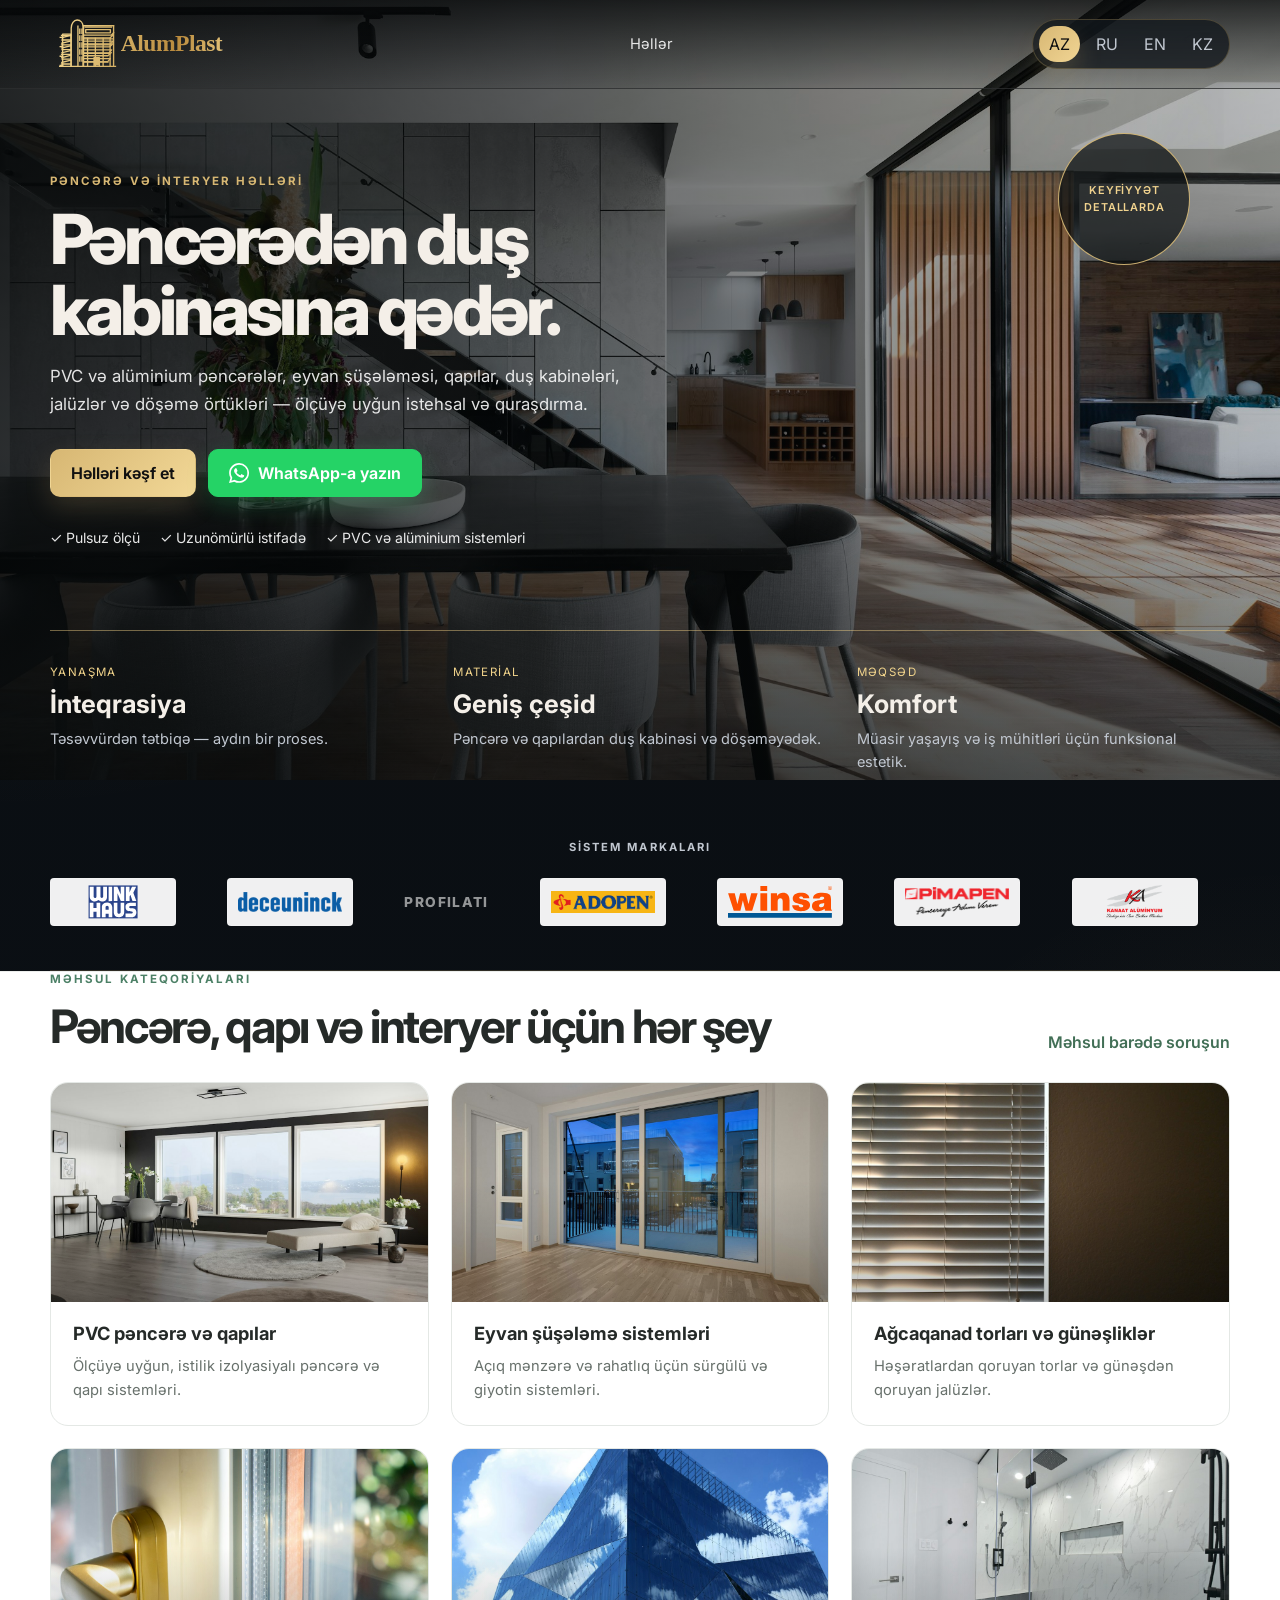
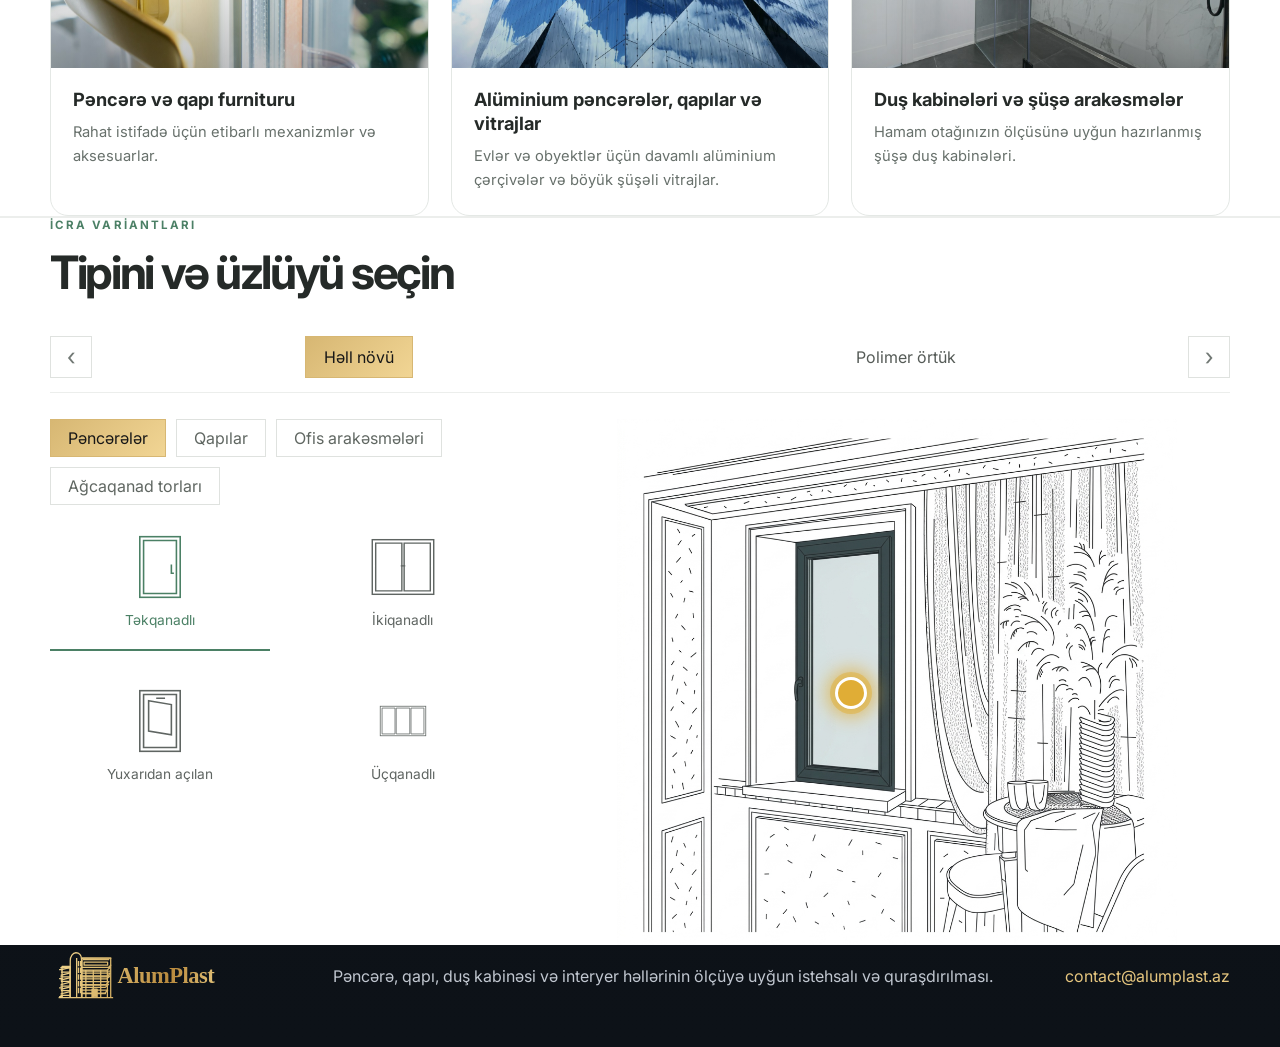
==== index.html @ 293ba4b8 "Bawlangic" ====
<!DOCTYPE html>
<html lang="az">
  <head>
    <meta charset="UTF-8" />
    <meta name="viewport" content="width=device-width, initial-scale=1.0" />
    <meta name="description" content="Alumplast — PVC and aluminium windows, doors, balcony glazing, shower cabins, blinds and flooring." />
    <title>Alumplast</title>
    <link rel="preconnect" href="https://fonts.googleapis.com" />
    <link rel="preconnect" href="https://fonts.gstatic.com" crossorigin />
    <link href="https://fonts.googleapis.com/css2?family=Inter:wght@400;500;600;700;800;900&display=swap" rel="stylesheet" />
    <link rel="stylesheet" href="styles.css" />
  </head>
  <body>
    <div class="site-shell">
      <header class="topbar container">
        <a class="brand" href="#top" aria-label="Alumplast home">
          <img src="assets/logo.svg" alt="Alumplast logo" />
        </a>

        <nav class="main-nav" aria-label="Main navigation">
          <a href="#solutions" class="nav-link">Solutions</a>
        </nav>

        <div class="actions">
          <div class="lang-switcher" aria-label="Language switcher">
            <button class="lang-btn active" data-lang="az" aria-label="Azerbaijani">AZ</button>
            <button class="lang-btn" data-lang="ru" aria-label="Russian">RU</button>
            <button class="lang-btn" data-lang="en" aria-label="English">EN</button>
            <button class="lang-btn" data-lang="kk" aria-label="Kazakh">KZ</button>
          </div>
        </div>
      </header>

      <main id="top">
        <section class="hero container">
          <div class="hero-copy">
            <p class="eyebrow" data-i18n="home.eyebrow">Windows and interior solutions</p>
            <h1 data-i18n="home.title">From windows<br />to shower cabins.</h1>
            <p class="lead" data-i18n="home.subtitle">PVC and aluminium windows, balcony glazing, doors, shower cabins, blinds and flooring — made to measure and professionally installed.</p>

            <div class="hero-actions">
              <a href="#solutions" class="button button-primary" data-i18n="hero.primaryCta">Explore solutions</a>
              <a href="https://wa.me/" class="button button-tertiary whatsapp-button" target="_blank" rel="noopener noreferrer"><svg class="whatsapp-icon" viewBox="0 0 24 24" aria-hidden="true"><path d="M20.52 3.48A11.82 11.82 0 0 0 12.08 0C5.5 0 .14 5.36.14 11.94c0 2.1.55 4.15 1.6 5.96L.04 24l6.25-1.64a11.9 11.9 0 0 0 5.78 1.47h.01c6.58 0 11.94-5.36 11.94-11.94 0-3.19-1.24-6.19-3.5-8.41ZM12.08 21.8a9.9 9.9 0 0 1-5.05-1.39l-.36-.21-3.71.97.99-3.62-.24-.37a9.87 9.87 0 0 1-1.52-5.24c0-5.46 4.45-9.91 9.91-9.91 2.64 0 5.12 1.03 7 2.91a9.85 9.85 0 0 1 2.9 7c0 5.46-4.45 9.91-9.91 9.91Zm5.44-7.42c-.3-.15-1.75-.86-2.02-.96-.27-.1-.47-.15-.67.15-.2.3-.76.96-.94 1.16-.17.2-.35.22-.65.07-.3-.15-1.25-.46-2.38-1.47-.88-.79-1.47-1.76-1.64-2.06-.17-.3-.02-.46.13-.61.13-.13.3-.35.45-.52.15-.17.2-.3.3-.5.1-.2.05-.37-.02-.52-.08-.15-.67-1.61-.92-2.21-.24-.58-.48-.5-.67-.51h-.57c-.2 0-.52.07-.79.37-.27.3-1.04 1.01-1.04 2.47s1.07 2.87 1.22 3.07c.15.2 2.1 3.2 5.08 4.49.71.31 1.26.5 1.69.64.71.23 1.36.2 1.87.12.57-.08 1.75-.71 2-1.41.25-.69.25-1.29.17-1.41-.07-.13-.27-.2-.57-.35Z"/></svg><span data-i18n="hero.whatsapp">WhatsApp-a yazın</span></a>
            </div>

            <div class="hero-proof-line" aria-label="Advantages">
              <span data-i18n="hero.proof1">✓ Free measurement</span>
              <span data-i18n="hero.proof2">✓ Long-term durability</span>
              <span data-i18n="home.proof3">✓ PVC and aluminium systems</span>
            </div>

            <ul class="hero-meta" aria-label="Key metrics">
              <li>
                <strong data-i18n="hero.metric1Value">2008</strong>
                <span data-i18n="hero.metric1Label">Since foundation</span>
              </li>
              <li>
                <strong data-i18n="hero.metric2Value">A-Z</strong>
                <span data-i18n="hero.metric2Label">Design &amp; delivery</span>
              </li>
              <li>
                <strong data-i18n="hero.metric3Value">4</strong>
                <span data-i18n="hero.metric3Label">Languages</span>
              </li>
            </ul>
          </div>

          <div class="hero-visual" aria-label="Alumplast building visualization">
            <div class="hero-badge" data-i18n="hero.badge">Quality in detail</div>
            <div class="visual-frame">
              <div class="visual-window window-1"></div>
              <div class="visual-window window-2"></div>
              <div class="visual-window window-3"></div>
              <div class="visual-window window-4"></div>
              <div class="visual-rail rail-left"></div>
              <div class="visual-rail rail-right"></div>
              <div class="visual-glow"></div>
            </div>
            <div class="floating-card card-one">
              <span class="card-label" data-i18n="home.card1Label">Full product range</span>
              <strong data-i18n="home.card1Value">Made to measure</strong>
            </div>
            <div class="floating-card card-two">
              <span class="card-label" data-i18n="hero.card2Label">Execution</span>
              <strong data-i18n="hero.card2Value">Precise detailing</strong>
            </div>
          </div>
        </section>

        <section class="stats container" aria-label="Company overview">
          <div class="stat-block">
            <span class="stat-kicker" data-i18n="stats.kicker1">Approach</span>
            <strong data-i18n="stats.value1">Integrated</strong>
            <p data-i18n="stats.text1">From concept to implementation — one clear process.</p>
          </div>
          <div class="stat-block">
            <span class="stat-kicker" data-i18n="stats.kicker2">Material</span>
            <strong data-i18n="home.stat2Value">Complete range</strong>
            <p data-i18n="home.stat2Text">From windows and doors to shower cabins and floors.</p>
          </div>
          <div class="stat-block">
            <span class="stat-kicker" data-i18n="stats.kicker3">Focus</span>
            <strong data-i18n="stats.value3">Comfort</strong>
            <p data-i18n="stats.text3">Functional aesthetics for modern living and work spaces.</p>
          </div>
        </section>

        <section class="brand-strip container" aria-label="Profile and hardware brands">
          <p class="brand-strip-label" data-i18n="brands.label">Sistem markaları</p>
          <div class="brand-strip-list">
            <div class="brand-strip-track" role="list" aria-label="Winkhaus, Deceuninck, Profilati, Adopen, Winsa, Pimapen, Kanaat Aluminium, Alumil">
              <div class="brand-strip-group" role="presentation">
                <span class="brand-logo" role="listitem"><img src="assets/brands/winkhaus.svg" alt="Winkhaus" /></span>
                <span class="brand-logo" role="listitem"><img src="assets/brands/deceuninck.png" alt="Deceuninck" /></span>
                <span class="brand-wordmark brand-profilati" role="listitem">PROFILATI</span>
                <span class="brand-logo" role="listitem"><img src="assets/brands/adopen.png" alt="Adopen" /></span>
                <span class="brand-logo" role="listitem"><img src="assets/brands/winsa.svg" alt="Winsa" /></span>
                <span class="brand-logo" role="listitem"><img src="assets/brands/pimapen.png" alt="Pimapen" /></span>
                <span class="brand-logo" role="listitem"><img src="assets/brands/kanaat.png" alt="Kanaat Aluminium" /></span>
                <span class="brand-logo" role="listitem"><img src="assets/brands/alumil.svg" alt="Alumil" /></span>
              </div>
              <div class="brand-strip-group" aria-hidden="true">
                <span class="brand-logo"><img src="assets/brands/winkhaus.svg" alt="" /></span>
                <span class="brand-logo"><img src="assets/brands/deceuninck.png" alt="" /></span>
                <span class="brand-wordmark brand-profilati">PROFILATI</span>
                <span class="brand-logo"><img src="assets/brands/adopen.png" alt="" /></span>
                <span class="brand-logo"><img src="assets/brands/winsa.svg" alt="" /></span>
                <span class="brand-logo"><img src="assets/brands/pimapen.png" alt="" /></span>
                <span class="brand-logo"><img src="assets/brands/kanaat.png" alt="" /></span>
                <span class="brand-logo"><img src="assets/brands/alumil.svg" alt="" /></span>
              </div>
            </div>
          </div>
        </section>

        <section id="solutions" class="section section-alt">
          <div class="container">
            <div class="section-heading heading-inline">
              <div>
                <p class="eyebrow" data-i18n="catalog.eyebrow">Product range</p>
                <h2 data-i18n="catalog.title">Everything for windows, doors and interiors.</h2>
              </div>
              <a href="mailto:contact@alumplast.az" class="text-link" data-i18n="catalog.link">Ask about a product</a>
            </div>

            <div class="card-grid">
              <article class="feature-card">
                <div class="catalog-visual"><img src="assets/products/pvc-windows.jpg" alt="" loading="lazy" decoding="async" /></div>
                <div class="feature-card-body">
                  <h3 data-i18n="catalog.item1Title">PVC windows and doors</h3>
                  <p data-i18n="catalog.item1Text">Thermally efficient window and door systems made to measure.</p>
                </div>
              </article>
              <article class="feature-card">
                <div class="catalog-visual"><img src="assets/products/balcony-glazing.jpg" alt="" loading="lazy" decoding="async" /></div>
                <div class="feature-card-body">
                  <h3 data-i18n="catalog.item2Title">Balcony glazing systems</h3>
                  <p data-i18n="catalog.item2Text">Sliding and guillotine systems for open views and everyday comfort.</p>
                </div>
              </article>
              <article class="feature-card">
                <div class="catalog-visual"><img src="assets/products/window-blinds.jpg" alt="" loading="lazy" decoding="async" /></div>
                <div class="feature-card-body">
                  <h3 data-i18n="catalog.item3Title">Insect screens and blinds</h3>
                  <p data-i18n="catalog.item3Text">Practical shading and insect protection for windows and doors.</p>
                </div>
              </article>
              <article class="feature-card">
                <div class="catalog-visual"><img src="assets/products/window-hardware.jpg" alt="" loading="lazy" decoding="async" /></div>
                <div class="feature-card-body">
                  <h3 data-i18n="catalog.item5Title">Window and door hardware</h3>
                  <p data-i18n="catalog.item5Text">Reliable fittings and mechanisms for smooth everyday use.</p>
                </div>
              </article>
              <article class="feature-card">
                <div class="catalog-visual"><img src="assets/products/aluminium-facade.jpg" alt="" loading="lazy" decoding="async" /></div>
                <div class="feature-card-body">
                  <h3 data-i18n="catalog.item7Title">Aluminium windows, doors and facades</h3>
                  <p data-i18n="catalog.item7Text">Aluminium glazing, entrance and facade systems for modern buildings.</p>
                </div>
              </article>
              <article class="feature-card">
                <div class="catalog-visual"><img src="assets/products/shower-cabin.jpg" alt="" loading="lazy" decoding="async" /></div>
                <div class="feature-card-body">
                  <h3 data-i18n="catalog.item8Title">Shower and WC cabins</h3>
                  <p data-i18n="catalog.item8Text">Custom-fit glass shower cabins and WC partitions.</p>
                </div>
              </article>
            </div>
          </div>
        </section>

        <section class="section finish-section" id="finishes">
          <div class="container">
            <div class="section-heading">
              <p class="eyebrow" data-i18n="finish.eyebrow">Варианты исполнения</p>
              <h2 data-i18n="finish.title">Tipini və üzlüyü seçin</h2>
            </div>

            <nav class="finish-step-tabs" aria-label="Configuration steps" data-i18n-aria-label="finish.navigation">
              <button class="finish-step-arrow" type="button" data-step-direction="-1" aria-label="Previous step" data-i18n-aria-label="finish.previousStep">‹</button>
              <div class="finish-step-list" role="group">
                <button class="finish-step-tab is-active" type="button" data-finish-step="solution" aria-current="step" aria-pressed="true" data-i18n="finish.solutionType">Тип решения</button>
                <button class="finish-step-tab" type="button" data-finish-step="polymer" aria-pressed="false" data-i18n="finish.polymer">Полимерное покрытие</button>
              </div>
              <button class="finish-step-arrow" type="button" data-step-direction="1" aria-label="Next step" data-i18n-aria-label="finish.nextStep">›</button>
            </nav>

            <div class="finish-configurator" data-product-type="windows" data-finish-step="solution">
              <div class="finish-controls">
                <section class="finish-panel" id="finish-panel-solution" data-i18n-aria-label="finish.solutionType">
                  <div class="finish-product-tabs" role="group" data-i18n-aria-label="finish.productType">
                    <button class="finish-product-tab is-active" type="button" data-product-type="windows" aria-pressed="true" data-i18n="finish.windows">Окна</button>
                    <button class="finish-product-tab" type="button" data-product-type="doors" aria-pressed="false" data-i18n="finish.doors">Двери</button>
                    <button class="finish-product-tab" type="button" data-product-type="partitions" aria-pressed="false" data-i18n="finish.partitions">Офисные перегородки</button>
                    <button class="finish-product-tab" type="button" data-product-type="mosquitoNets" aria-pressed="false" data-i18n="finish.mosquitoNets">Москитные сетки</button>
                  </div>
                  <div class="finish-window-options" role="group" data-i18n-aria-label="finish.solutionType">
                    <button class="finish-window-option is-active" type="button" data-window-type="single" aria-pressed="true">
                      <svg viewBox="0 0 38 52" aria-hidden="true"><rect x="3" y="2" width="32" height="48" /><path d="M6 5h26v42H6z" /><path d="M28 24v7h2" /></svg>
                      <span data-i18n="finish.single">Одностворчатое</span>
                    </button>
                    <button class="finish-window-option" type="button" data-window-type="double" aria-pressed="false">
                      <svg viewBox="0 0 58 52" aria-hidden="true"><rect x="2" y="2" width="54" height="48" /><path d="M5 5h23v42H5zM30 5h23v42H30zM27 25h4" /></svg>
                      <span data-i18n="finish.double">Двухстворчатое</span>
                    </button>
                    <button class="finish-window-option" type="button" data-window-type="tilt" aria-pressed="false">
                      <svg viewBox="0 0 38 52" aria-hidden="true"><rect x="3" y="2" width="32" height="48" /><path d="M6 5h26v42H6zM10 10l18 3v24l-18-3zM16 8h7" /></svg>
                      <span data-i18n="finish.tiltWindow">Откидное</span>
                    </button>
                    <button class="finish-window-option" type="button" data-window-type="triple" aria-pressed="false">
                      <svg viewBox="0 0 78 52" aria-hidden="true"><rect x="2" y="2" width="74" height="48" /><path d="M5 5h21v42H5zM28 5h22v42H28zM52 5h21v42H52z" /></svg>
                      <span data-i18n="finish.triple">Трёхстворчатое</span>
                    </button>
                  </div>
                  <div class="finish-door-options" role="group" data-i18n-aria-label="finish.doors" hidden>
                    <button class="finish-window-option" type="button" data-door-type="sliding" aria-pressed="false">
                      <svg viewBox="0 0 58 52" aria-hidden="true">
                        <rect x="2" y="2" width="54" height="48" />
                        <path d="M5 5h23v42H5zM30 5h23v42H30z" />
                        <path d="M13 26h12m-4-4 4 4-4 4M45 26H33m4-4-4 4 4 4" />
                      </svg>
                      <span data-i18n="finish.sliding">Раздвижная</span>
                    </button>
                    <button class="finish-window-option" type="button" data-door-type="single" aria-pressed="false">
                      <svg viewBox="0 0 38 52" aria-hidden="true"><rect x="3" y="2" width="32" height="48" /><path d="M6 5h26v42H6zM29 25v7h2" /></svg>
                      <span data-i18n="finish.singleDoor">Tek qapi</span>
                    </button>
                    <button class="finish-window-option" type="button" data-door-type="double" aria-pressed="false">
                      <svg viewBox="0 0 58 52" aria-hidden="true"><rect x="2" y="2" width="54" height="48" /><path d="M5 5h23v42H5zM30 5h23v42H30zM27 25h4" /></svg>
                      <span data-i18n="finish.doubleDoor">İkiqanadlı qapı</span>
                    </button>
                    <button class="finish-window-option" type="button" data-door-type="automatic" aria-pressed="false">
                      <svg viewBox="0 0 58 52" aria-hidden="true"><rect x="2" y="2" width="54" height="48" /><path d="M5 5h23v42H5zM30 5h23v42H30zM18 18l-6 8 6 8m22-16 6 8-6 8" /></svg>
                      <span data-i18n="finish.automaticDoor">Автоматические двери</span>
                    </button>
                    <button class="finish-window-option" type="button" data-door-type="antiPanic" aria-pressed="false">
                      <svg viewBox="0 0 58 52" aria-hidden="true"><rect x="8" y="2" width="42" height="48" /><path d="M12 5h34v42H12zM19 25h20m-4-4 4 4-4 4" /></svg>
                      <span data-i18n="finish.antiPanic">Антипаник</span>
                    </button>
                  </div>
                  <div class="finish-partition-options" role="group" data-i18n-aria-label="finish.partitions" hidden>
                    <button class="finish-window-option" type="button" data-partition-type="aluminium" aria-pressed="false">
                      <svg viewBox="0 0 58 52" aria-hidden="true"><rect x="2" y="2" width="54" height="48" /><path d="M5 5h15v42H5zM22 5h15v42H22zM39 5h14v42H39zM20 3v46m18-46v46" /></svg>
                      <span data-i18n="finish.aluminium">Алюминий</span>
                    </button>
                    <button class="finish-window-option" type="button" data-partition-type="plastic" aria-pressed="false">
                      <svg viewBox="0 0 58 52" aria-hidden="true"><rect x="2" y="2" width="54" height="48" /><path d="M5 5h15v42H5zM22 5h15v42H22zM39 5h14v42H39zM20 3v46m18-46v46" /></svg>
                      <span data-i18n="finish.plastic">Пластик</span>
                    </button>
                  </div>
                  <div class="finish-mosquito-options" role="group" data-i18n-aria-label="finish.mosquitoNets" hidden>
                    <button class="finish-window-option" type="button" data-mosquito-type="standard" aria-pressed="false">
                      <svg viewBox="0 0 58 52" aria-hidden="true"><rect x="4" y="2" width="50" height="48" /><path d="M8 6h42v40H8zM8 16h42M8 26h42M8 36h42M18 6v40M28 6v40M38 6v40" /></svg>
                      <span data-i18n="finish.mosquitoStandard">Обычная</span>
                    </button>
                    <button class="finish-window-option" type="button" data-mosquito-type="opening" aria-pressed="false">
                      <svg viewBox="0 0 58 52" aria-hidden="true"><rect x="4" y="2" width="50" height="48" /><path d="M8 6h42v40H8zM8 16h42M8 26h42M8 36h42M18 6v40M28 6v40M38 6v40M50 12l-8-5" /></svg>
                      <span data-i18n="finish.mosquitoOpening">Открывающаяся</span>
                    </button>
                    <button class="finish-window-option" type="button" data-mosquito-type="accordion" aria-pressed="false">
                      <svg viewBox="0 0 58 52" aria-hidden="true"><rect x="3" y="2" width="52" height="48" /><path d="M8 6h7v40H8zm7 0 8 4v32l-8 4m8-40 8 4v32l-8 4m8-40 8 4v32l-8 4m8-40 8-4v40l-8-4m8 0 8-4v32l-8-4" /></svg>
                      <span data-i18n="finish.mosquitoAccordion">Гармошка</span>
                    </button>
                  </div>
                </section>
                <section class="finish-color-panel" data-finish-panel="polymer" data-i18n-aria-label="finish.polymer" hidden>
                  <p class="finish-color-description" data-i18n="finish.colorDescription">Выберите цвет профиля из доступных образцов.</p>
                  <div class="finish-color-options" role="group" data-i18n-aria-label="finish.colors">
                    <button class="finish-color-option is-active" type="button" data-profile-color="black" data-profile-image="assets/finishes/profile-coating-black.jpg" aria-pressed="true">
                      <span class="finish-color-media"><span class="finish-color-swatch" aria-hidden="true"></span></span>
                      <span class="finish-color-name" data-i18n="finish.black">Чёрный</span>
                    </button>
                    <button class="finish-color-option" type="button" data-profile-color="grey" data-profile-image="assets/finishes/profile-coating-grey.jpg" aria-pressed="false">
                      <span class="finish-color-media"><span class="finish-color-swatch" aria-hidden="true"></span></span>
                      <span class="finish-color-name" data-i18n="finish.grey">Серый</span>
                    </button>
                    <button class="finish-color-option" type="button" data-profile-color="brown" data-profile-image="assets/finishes/profile-coating-brown.jpg" aria-pressed="false">
                      <span class="finish-color-media"><span class="finish-color-swatch" aria-hidden="true"></span></span>
                      <span class="finish-color-name" data-i18n="finish.brown">Коричневый</span>
                    </button>
                    <button class="finish-color-option" type="button" data-profile-color="anthracite" data-profile-image="assets/finishes/profile-coating-anthracite.jpg" aria-pressed="false">
                      <span class="finish-color-media"><span class="finish-color-swatch" aria-hidden="true"></span></span>
                      <span class="finish-color-name" data-i18n="finish.anthracite">Антрацит</span>
                    </button>
                    <button class="finish-color-option" type="button" data-profile-color="white" data-profile-image="assets/finishes/profile-coating-white.jpg" aria-pressed="false">
                      <span class="finish-color-media"><span class="finish-color-swatch" aria-hidden="true"></span></span>
                      <span class="finish-color-name" data-i18n="finish.white">Белый</span>
                    </button>
                  </div>
                  <div class="finish-color-facts">
                    <div class="finish-color-fact">
                      <strong data-i18n="finish.ralCount">200+</strong>
                      <span data-i18n="finish.ralCountLabel">цветов по каталогу RAL</span>
                    </div>
                    <p data-i18n="finish.polymerDescription">На выбор предоставляется 3 типа покрытий: матовое, глянцевое и муар.</p>
                  </div>
                </section>
              </div>

              <div class="finish-preview">
                <div class="finish-type-photo-stage">
                  <div class="finish-window-visual" data-window-visual="single">
                    <img class="finish-type-photo is-active" data-window-photo="single" src="assets/finishes/window-single-anthracite.jpg" data-alternate-src="assets/finishes/window-single-open.jpg" alt="" />
                    <button class="finish-door-hotspot finish-window-hotspot" type="button" aria-pressed="false" data-i18n-aria-label="finish.showOpenWindow"></button>
                  </div>
                  <div class="finish-window-visual" data-window-visual="double" hidden>
                    <img class="finish-type-photo" data-window-photo="double" src="assets/finishes/window-double-anthracite.jpg" data-alternate-src="assets/finishes/window-double-open.jpg" alt="" />
                    <button class="finish-door-hotspot finish-window-hotspot finish-double-window-hotspot" type="button" aria-pressed="false" data-i18n-aria-label="finish.showOpenWindow"></button>
                  </div>
                  <div class="finish-window-visual" data-window-visual="tilt" hidden>
                    <img class="finish-type-photo" data-window-photo="tilt" src="assets/finishes/window-tilt.jpg" data-alternate-src="assets/finishes/window-tilt-open.jpg" alt="" />
                    <button class="finish-door-hotspot finish-window-hotspot finish-tilt-window-hotspot" type="button" aria-pressed="false" data-i18n-aria-label="finish.showOpenWindow"></button>
                  </div>
                  <div class="finish-window-visual" data-window-visual="triple" hidden>
                    <img class="finish-type-photo" data-window-photo="triple" src="assets/finishes/window-triple.jpg" data-alternate-src="assets/finishes/window-triple-open.jpg" alt="" />
                    <button class="finish-door-hotspot finish-window-hotspot finish-triple-window-hotspot" type="button" aria-pressed="false" data-i18n-aria-label="finish.showOpenWindow"></button>
                  </div>
                  <div class="finish-sliding-preview" data-door-photo="sliding" hidden>
                    <div class="finish-sliding-visual">
                      <img src="assets/finishes/sliding-door.jpg" data-alternate-src="assets/finishes/sliding-door-open.jpg" alt="" />
                      <button class="finish-door-hotspot" type="button" aria-pressed="false" data-i18n-aria-label="finish.showAlternateDoor"></button>
                    </div>
                  </div>
                  <div class="finish-single-door-preview" data-door-photo="single" hidden>
                    <div class="finish-single-door-visual">
                      <img src="assets/finishes/single-door.jpg" data-alternate-src="assets/finishes/single-door-open.jpg" alt="" />
                      <button class="finish-door-hotspot finish-single-door-hotspot" type="button" aria-pressed="false" data-i18n-aria-label="finish.showOpenSingleDoor"></button>
                    </div>
                  </div>
                  <div class="finish-double-door-preview" data-door-photo="double" hidden>
                    <div class="finish-double-door-visual">
                      <img src="assets/finishes/door-double.jpg" data-alternate-src="assets/finishes/door-double-open.jpg" alt="" />
                      <button class="finish-door-hotspot finish-double-door-hotspot" type="button" aria-pressed="false" data-i18n-aria-label="finish.showOpenDoubleDoor"></button>
                    </div>
                  </div>
                  <div class="finish-automatic-door-preview" data-door-photo="automatic" hidden>
                    <div class="finish-automatic-door-visual">
                      <img src="assets/finishes/door-automatic.jpg" data-alternate-src="assets/finishes/door-automatic-open.jpg" alt="" />
                      <button class="finish-door-hotspot finish-automatic-door-hotspot" type="button" aria-pressed="false" data-i18n-aria-label="finish.showOpenAutomaticDoor"></button>
                    </div>
                  </div>
                  <div class="finish-anti-panic-door-preview" data-door-photo="antiPanic" hidden>
                    <div class="finish-anti-panic-door-visual">
                      <img src="assets/finishes/door-anti-panic.jpg" data-closed-src="assets/finishes/door-anti-panic.jpg" data-alternate-src="assets/finishes/door-anti-panic-open.jpg" alt="" />
                      <button class="finish-door-hotspot finish-anti-panic-door-hotspot" type="button" aria-pressed="false" data-i18n-aria-label="finish.showOpenAntiPanicDoor"></button>
                    </div>
                  </div>
                  <div class="finish-partition-preview" hidden>
                    <div class="finish-partition-visual" data-partition-visual="aluminium" hidden>
                      <img src="assets/finishes/partition-aluminium.jpg" data-closed-src="assets/finishes/partition-aluminium.jpg" data-alternate-src="assets/finishes/partition-aluminium-open.jpg" alt="" />
                      <button class="finish-door-hotspot finish-partition-hotspot" type="button" aria-pressed="false" data-i18n-aria-label="finish.showOpenPartition"></button>
                    </div>
                    <div class="finish-partition-visual" data-partition-visual="plastic" hidden>
                      <img src="assets/finishes/partition-plastic.jpg" data-closed-src="assets/finishes/partition-plastic.jpg" data-alternate-src="assets/finishes/partition-plastic-open.jpg" alt="" />
                      <button class="finish-door-hotspot finish-partition-hotspot" type="button" aria-pressed="false" data-i18n-aria-label="finish.showOpenPartition"></button>
                    </div>
                  </div>
                  <div class="finish-mosquito-preview" data-mosquito-preview="standard" hidden>
                    <img src="assets/finishes/mosquito-net-standard.jpg" alt="" />
                  </div>
                  <div class="finish-mosquito-preview" data-mosquito-preview="opening" hidden>
                    <img src="assets/finishes/mosquito-net-opening.jpg" alt="" />
                  </div>
                  <div class="finish-mosquito-preview" data-mosquito-preview="accordion" hidden>
                    <div class="finish-mosquito-accordion-visual">
                      <img src="assets/finishes/mosquito-net-accordion.jpg" data-closed-src="assets/finishes/mosquito-net-accordion.jpg" data-alternate-src="assets/finishes/mosquito-net-accordion-open.jpg" alt="" />
                      <button class="finish-door-hotspot finish-mosquito-accordion-hotspot" type="button" aria-pressed="false" data-i18n-aria-label="finish.showOpenAccordionNet"></button>
                    </div>
                  </div>
                </div>
                <div class="finish-coating-preview" hidden>
                  <img src="assets/finishes/profile-coating-black.jpg" alt="Чёрный профиль с полимерным покрытием" />
                </div>
              </div>
            </div>
          </div>
        </section>

      </main>

      <footer class="site-footer container">
        <div class="footer-brand">
          <img src="assets/logo.svg" alt="Alumplast logo" />
        </div>
        <p data-i18n="home.footer">Windows, doors, shower cabins and interior solutions, made and installed to measure.</p>
        <a href="mailto:contact@alumplast.az" class="footer-mail">contact@alumplast.az</a>
      </footer>
    </div>

    <script src="script.js"></script>
  </body>
</html>
---- styles.css ----
:root {
  --bg: #070b10;
  --bg-strong: #0b1016;
  --bg-soft: #0f141b;
  --panel: rgba(18, 24, 30, 0.9);
  --surface: rgba(21, 27, 32, 0.88);
  --surface-strong: rgba(28, 35, 42, 0.94);
  --line: rgba(214, 180, 110, 0.26);
  --gold: #d7b773;
  --gold-strong: #e7c77f;
  --gold-soft: rgba(215, 183, 115, 0.14);
  --text: #f4efe8;
  --muted: #c1c7d0;
  --shadow: rgba(0, 0, 0, 0.45);
  --content-width: 1180px;
}

* { box-sizing: border-box; }
html { scroll-behavior: smooth; }
body {
  margin: 0;
  background:
    radial-gradient(circle at top left, rgba(215, 183, 115, 0.08), transparent 28%),
    radial-gradient(circle at right center, rgba(215, 183, 115, 0.08), transparent 25%),
    linear-gradient(180deg, #090d11 0%, #0d1218 100%);
  color: var(--text);
  font-family: "Inter", sans-serif;
}
img { display: block; max-width: 100%; }
a { text-decoration: none; color: inherit; }
button { font: inherit; }
.container {
  width: min(var(--content-width), calc(100% - 32px));
  margin: 0 auto;
}
.site-shell {
  min-height: 100vh;
}

.topbar {
  position: fixed;
  top: 0;
  left: 0;
  z-index: 50;
  display: flex;
  align-items: center;
  justify-content: space-between;
  gap: 22px;
  width: 100%;
  max-width: none;
  min-height: 84px;
  margin: 0;
  padding: 12px max(24px, calc((100% - var(--content-width)) / 2));
  background: linear-gradient(180deg, rgba(7, 9, 10, 0.78), rgba(7, 9, 10, 0.1));
  border-bottom: 1px solid rgba(255, 255, 255, 0.12);
  transition: background 180ms ease, box-shadow 180ms ease, backdrop-filter 180ms ease;
}
.topbar.is-scrolled {
  background: rgba(7, 9, 10, 0.94);
  backdrop-filter: blur(16px);
  box-shadow: 0 8px 24px rgba(0, 0, 0, 0.28);
}

.brand {
  display: inline-flex;
  align-items: center;
  min-width: 0;
}
.brand img {
  width: 220px;
  height: auto;
}

.main-nav {
  display: flex;
  align-items: center;
  justify-content: center;
  flex: 1;
  gap: 26px;
  color: rgba(255, 255, 255, 0.88);
  font-size: 0.92rem;
}
.nav-link {
  position: relative;
  padding: 6px 0;
  transition: color 180ms ease;
}
.nav-link::after {
  content: "";
  position: absolute;
  left: 0;
  bottom: -8px;
  width: 100%;
  height: 2px;
  background: linear-gradient(90deg, transparent, var(--gold), transparent);
  transform: scaleX(0);
  transform-origin: center;
  transition: transform 180ms ease;
}
.nav-link:hover,
.nav-link:focus-visible { color: var(--text); }
.nav-link:hover::after,
.nav-link:focus-visible::after { transform: scaleX(1); }

.actions {
  display: flex;
  align-items: center;
  gap: 16px;
}
.lang-switcher {
  display: inline-flex;
  align-items: center;
  gap: 6px;
  padding: 6px;
  border-radius: 999px;
  border: 1px solid var(--line);
  background: rgba(19, 24, 29, 0.8);
}
.lang-btn {
  cursor: pointer;
  border: 0;
  background: transparent;
  color: var(--muted);
  padding: 8px 10px;
  border-radius: 999px;
  transition: all 180ms ease;
}
.lang-btn.active {
  background: linear-gradient(135deg, var(--gold) 0%, #f1d594 100%);
  color: #111111;
  box-shadow: 0 12px 24px rgba(215, 183, 115, 0.2);
}
.lang-btn:hover,
.lang-btn:focus-visible { color: var(--text); }

.button {
  display: inline-flex;
  align-items: center;
  justify-content: center;
  min-height: 48px;
  padding: 0 20px;
  border-radius: 10px;
  border: 1px solid transparent;
  font-weight: 650;
  transition: transform 180ms ease, box-shadow 180ms ease, border-color 180ms ease, background 180ms ease;
}
.button:hover,
.button:focus-visible {
  transform: translateY(-1px);
}
.button-primary {
  background: linear-gradient(135deg, var(--gold) 0%, #f2d897 100%);
  color: #111111;
  box-shadow: 0 10px 26px rgba(215, 183, 115, 0.18);
}
.button-secondary {
  background: rgba(11, 14, 15, 0.4);
  border-color: rgba(255, 255, 255, 0.45);
  color: var(--text);
}
.button-tertiary {
  background: #25d366;
  border-color: #25d366;
  color: #ffffff;
}
.whatsapp-button {
  gap: 9px;
  box-shadow: 0 8px 22px rgba(37, 211, 102, 0.2);
}
.whatsapp-icon {
  width: 20px;
  height: 20px;
  flex: 0 0 auto;
  fill: currentColor;
}
.button-secondary:hover,
.button-secondary:focus-visible,
.button-tertiary:hover,
.button-tertiary:focus-visible {
  background: rgba(215, 183, 115, 0.16);
  border-color: var(--gold-strong);
}
.button-tertiary:hover,
.button-tertiary:focus-visible {
  background: #1ebe5d;
  border-color: #1ebe5d;
  box-shadow: 0 10px 26px rgba(37, 211, 102, 0.32);
}

.hero {
  position: relative;
  display: flex;
  align-items: center;
  width: 100%;
  max-width: none;
  min-height: min(780px, 100svh);
  margin: 0;
  padding: 150px max(32px, calc((100% - var(--content-width)) / 2)) 210px;
  overflow: hidden;
}
.hero-copy {
  position: relative;
  z-index: 2;
  width: min(760px, 100%);
}
.eyebrow {
  margin: 0 0 16px;
  color: var(--gold);
  text-transform: uppercase;
  letter-spacing: 0.18em;
  font-size: 0.72rem;
  font-weight: 700;
}
.hero-copy h1 {
  margin: 0;
  max-width: 800px;
  font-size: clamp(3rem, 5.4vw, 5.15rem);
  line-height: 1.02;
  letter-spacing: -0.055em;
  font-weight: 800;
}
.lead {
  margin: 18px 0 0;
  max-width: 600px;
  color: rgba(255, 255, 255, 0.88);
  font-size: 1.05rem;
  line-height: 1.65;
}
.hero-actions {
  display: flex;
  flex-wrap: wrap;
  gap: 12px;
  margin-top: 30px;
}
.hero-proof-line {
  display: flex;
  flex-wrap: wrap;
  gap: 10px 20px;
  margin-top: 32px;
  color: rgba(255,255,255,0.9);
  font-size: 0.88rem;
}
.hero-meta {
  display: none;
}
.hero-meta li {
  padding: 18px 18px 14px;
  min-height: 98px;
  border: 1px solid var(--line);
  border-radius: 18px;
  background: linear-gradient(180deg, rgba(20, 25, 31, 0.82), rgba(12, 17, 22, 0.84));
  box-shadow: inset 0 1px 0 rgba(255,255,255,0.04);
}
.hero-meta strong {
  display: block;
  font-size: 1.6rem;
  line-height: 1.15;
}
.hero-meta span {
  display: block;
  margin-top: 8px;
  color: var(--muted);
  font-size: 0.8rem;
}

.hero-visual {
  position: absolute;
  z-index: 0;
  inset: 0;
  min-height: 0;
}
.hero-badge {
  position: absolute;
  right: max(7%, calc((100% - var(--content-width)) / 2));
  top: 17%;
  z-index: 3;
  display: grid;
  place-content: center;
  width: 132px;
  height: 132px;
  padding: 16px;
  border: 1px solid rgba(231, 199, 127, 0.85);
  border-radius: 50%;
  background: rgba(13, 17, 19, 0.72);
  color: #f1d38e;
  font-weight: 600;
  letter-spacing: 0.08em;
  font-size: 0.68rem;
  line-height: 1.5;
  text-align: center;
  text-transform: uppercase;
}
.visual-frame {
  position: relative;
  width: 100%;
  height: 100%;
  border: 0;
  border-radius: 0;
  background:
    linear-gradient(90deg, rgba(5, 8, 9, 0.82) 0%, rgba(5, 8, 9, 0.62) 38%, rgba(5, 8, 9, 0.26) 100%),
    linear-gradient(0deg, rgba(5, 8, 9, 0.58) 0%, transparent 42%),
    url("assets/hero-glazing.jpg") center 54% / cover;
  overflow: hidden;
  box-shadow: none;
}
.visual-window,
.visual-rail,
.visual-glow { display: none; }
.visual-window {
  position: absolute;
  bottom: 25%;
  width: 19%;
  height: 32%;
  border: 2px solid rgba(215, 183, 115, 0.8);
  background: linear-gradient(180deg, rgba(38, 45, 52, 0.82), rgba(13, 17, 22, 0.94));
  box-shadow: inset 0 0 0 1px rgba(215, 183, 115, 0.18);
}
.window-1 { left: 12%; }
.window-2 { left: 34%; }
.window-3 { left: 56%; }
.window-4 { left: 78%; }
.visual-window::before,
.visual-window::after {
  content: "";
  position: absolute;
  inset: 0;
  background: linear-gradient(90deg, transparent 48%, rgba(215, 183, 115, 0.88) 48%, rgba(215, 183, 115, 0.88) 52%, transparent 52%);
}
.visual-window::after {
  background: linear-gradient(180deg, transparent 48%, rgba(215, 183, 115, 0.88) 48%, rgba(215, 183, 115, 0.88) 52%, transparent 52%);
}
.visual-rail {
  position: absolute;
  width: 7%;
  height: 54%;
  bottom: 10%;
  border: 2px solid rgba(215, 183, 115, 0.7);
  background: rgba(29, 35, 41, 0.6);
}
.rail-left { left: 8%; }
.rail-right { right: 8%; }
.visual-glow {
  position: absolute;
  inset: auto 0 0 0;
  height: 36%;
  background: linear-gradient(180deg, rgba(7, 11, 16, 0), rgba(215, 183, 115, 0.12), rgba(7, 11, 16, 0.7));
}

.floating-card {
  position: absolute;
  display: flex;
  flex-direction: column;
  gap: 6px;
  padding: 16px 18px;
  border: 1px solid var(--line);
  border-radius: 18px;
  background: rgba(17, 22, 27, 0.82);
  box-shadow: 0 18px 36px rgba(0, 0, 0, 0.24);
}
.floating-card { display: none; }
.card-one {
  left: 0;
  bottom: 20%;
}
.card-two {
  right: 2%;
  top: 16%;
}
.card-label {
  font-size: 0.7rem;
  letter-spacing: 0.12em;
  text-transform: uppercase;
  color: var(--muted);
}
.floating-card strong {
  font-size: 1.08rem;
}

.stats {
  position: relative;
  z-index: 4;
  display: grid;
  grid-template-columns: repeat(3, minmax(180px, 1fr));
  gap: 30px;
  margin-top: -150px;
  margin-bottom: 0;
  padding-top: 26px;
  padding-bottom: 24px;
  border-top: 1px solid rgba(231, 199, 127, 0.48);
}
.stat-block {
  padding: 8px 0;
  background: transparent;
  border: 0;
  border-radius: 0;
}
.stat-kicker {
  display: block;
  margin-bottom: 9px;
  color: #f0d38b;
  font-size: 0.72rem;
  letter-spacing: 0.12em;
  text-transform: uppercase;
}
.stat-block strong {
  display: block;
  font-size: clamp(1.25rem, 2vw, 1.65rem);
}
.stat-block p {
  margin: 9px 0 0;
  color: var(--muted);
  line-height: 1.55;
  font-size: 0.91rem;
}

.brand-strip {
  padding: 35px 0 44px;
  border-bottom: 1px solid rgba(215, 183, 115, 0.18);
}
.brand-strip-label {
  margin: 0 0 24px;
  color: var(--muted);
  text-align: center;
  text-transform: uppercase;
  letter-spacing: 0.18em;
  font-size: 0.7rem;
  font-weight: 700;
}
.brand-strip-list {
  overflow: hidden;
}
.brand-strip-track {
  display: flex;
  width: max-content;
  animation: brand-marquee 42s linear infinite;
  will-change: transform;
}
.brand-strip-group {
  display: flex;
  flex: 0 0 auto;
  align-items: center;
  gap: clamp(28px, 4vw, 56px);
  padding-right: clamp(28px, 4vw, 56px);
}
.brand-strip-list:hover .brand-strip-track,
.brand-strip-list:focus-within .brand-strip-track {
  animation-play-state: paused;
}
.brand-wordmark {
  flex: 0 0 auto;
  color: rgba(225, 220, 207, 0.66);
  font-weight: 800;
  letter-spacing: -0.04em;
  filter: grayscale(1);
}
.brand-logo {
  display: flex;
  flex: 0 0 auto;
  align-items: center;
  justify-content: center;
  width: 126px;
  height: 48px;
  padding: 6px 10px;
  border: 1px solid rgba(255, 255, 255, 0.12);
  border-radius: 4px;
  background: rgba(255, 255, 255, 0.94);
}
.brand-logo img {
  display: block;
  max-width: 100%;
  max-height: 100%;
  object-fit: contain;
}
@keyframes brand-marquee {
  to { transform: translateX(-50%); }
}
.brand-profilati { font-size: 0.86rem; letter-spacing: 0.1em; }
}

.section {
  padding: 86px 0;
}
.section-alt {
  background: #fff;
  color: #252a28;
  border-top: 1px solid #eceeec;
  border-bottom: 1px solid #eceeec;
}
.section-alt .eyebrow {
  color: #4c8066;
}
.section-alt .text-link {
  color: #426f56;
}
.section-alt .feature-card {
  border-color: #e4e8e5;
  background: #fff;
}
.section-alt .feature-card h3 {
  color: #252a28;
}
.section-alt .feature-card p {
  color: #68716c;
}
.section-heading {
  margin-bottom: 30px;
}
.section-heading h2 {
  margin: 0;
  font-size: clamp(2.1rem, 3.6vw, 3.2rem);
  line-height: 1.08;
  letter-spacing: -0.05em;
}
.heading-inline {
  display: flex;
  align-items: end;
  justify-content: space-between;
  gap: 20px;
}
.text-link {
  color: var(--gold-strong);
  font-weight: 600;
}

.about-grid {
  display: grid;
  grid-template-columns: 1.12fr 0.88fr;
  gap: 28px;
}
.about-copy {
  display: grid;
  gap: 18px;
}
.about-copy p,
.about-panel p,
.timeline-item p,
.feature-card p,
.project-body p {
  color: var(--muted);
  line-height: 1.8;
}
.about-panel {
  display: grid;
  gap: 18px;
  padding: 22px;
  border-radius: 24px;
  border: 1px solid var(--line);
  background: linear-gradient(180deg, rgba(18, 23, 29, 0.9), rgba(12, 17, 22, 0.9));
}
.panel-item {
  display: grid;
  grid-template-columns: 62px 1fr;
  gap: 16px;
}
.panel-number {
  display: inline-flex;
  align-items: center;
  justify-content: center;
  width: 52px;
  height: 52px;
  border-radius: 14px;
  background: rgba(215, 183, 115, 0.12);
  color: var(--gold-strong);
  font-weight: 700;
}
.panel-item h3,
.timeline-item h3,
.feature-card h3,
.project-body h3 {
  margin: 0 0 8px;
  font-size: 1.22rem;
}

.card-grid {
  display: grid;
  grid-template-columns: repeat(3, minmax(220px, 1fr));
  gap: 22px;
}
.feature-card {
  overflow: hidden;
  border: 1px solid var(--line);
  border-radius: 18px;
  background: linear-gradient(180deg, rgba(18, 24, 30, 0.9), rgba(12, 17, 22, 0.9));
  transition: transform 180ms ease, border-color 180ms ease, box-shadow 180ms ease;
}
.feature-card:hover {
  transform: translateY(-4px);
  border-color: rgba(215, 183, 115, 0.45);
  box-shadow: 0 18px 30px rgba(0, 0, 0, 0.2);
}
.catalog-visual {
  position: relative;
  aspect-ratio: 1.72;
  overflow: hidden;
}
.catalog-visual img {
  width: 100%;
  height: 100%;
  object-fit: cover;
  transition: transform 500ms ease;
}
.catalog-visual::after {
  content: "";
  position: absolute;
  inset: 45% 0 0;
  pointer-events: none;
  background: linear-gradient(180deg, transparent, rgba(7, 11, 16, 0.26));
}
.feature-card:hover .catalog-visual img {
  transform: scale(1.055);
}
.feature-card-body {
  padding: 20px 22px 23px;
}
.feature-card-body h3 {
  margin: 0 0 8px;
  font-size: 1.14rem;
  line-height: 1.3;
}
.feature-card-body p {
  margin: 0;
  color: var(--muted);
  line-height: 1.65;
  font-size: 0.92rem;
}


.timeline {
  display: grid;
  grid-template-columns: repeat(3, minmax(220px, 1fr));
  gap: 22px;
}
.timeline-item {
  display: flex;
  gap: 16px;
  padding: 22px 20px;
  border-radius: 22px;
  border: 1px solid var(--line);
  background: linear-gradient(180deg, rgba(18, 23, 28, 0.82), rgba(12, 17, 22, 0.82));
}
.timeline-step {
  display: inline-flex;
  align-items: center;
  justify-content: center;
  width: 52px;
  height: 52px;
  border-radius: 50%;
  background: linear-gradient(135deg, rgba(215, 183, 115, 0.18), rgba(215, 183, 115, 0.04));
  color: var(--gold-strong);
  font-weight: 700;
}

.project-grid {
  display: grid;
  grid-template-columns: 1.1fr 0.9fr 0.9fr;
  gap: 22px;
}
.project-card {
  overflow: hidden;
  border-radius: 22px;
  border: 1px solid var(--line);
  background: linear-gradient(180deg, rgba(18, 23, 29, 0.9), rgba(12, 17, 22, 0.9));
}
.project-visual {
  position: relative;
  height: 260px;
  border-bottom: 1px solid var(--line);
  overflow: hidden;
  background-position: center;
  background-size: cover;
  transition: transform 500ms ease;
}
.project-card:hover .project-visual {
  transform: scale(1.035);
}
.project-body {
  padding: 18px 18px 22px;
}
.project-tag {
  display: inline-block;
  color: var(--gold-strong);
  font-size: 0.7rem;
  letter-spacing: 0.12em;
  text-transform: uppercase;
}
.visual-a::before,
.visual-b::before,
.visual-c::before,
.visual-a::after,
.visual-b::after,
.visual-c::after {
  content: "";
  position: absolute;
  inset: 0;
}
.visual-a {
  background-image: url("assets/project-facade.jpg");
}
.visual-b {
  background-image: url("assets/project-tower.jpg");
}
.visual-c {
  background-image: url("assets/project-interior.jpg");
}
.visual-a::before,
.visual-b::before,
.visual-c::before {
  background: linear-gradient(180deg, rgba(7, 11, 16, 0.02) 30%, rgba(7, 11, 16, 0.38) 100%);
}
.visual-a::after,
.visual-b::after,
.visual-c::after {
  display: none;
}
.visual-a::before {
  background: linear-gradient(180deg, rgba(7, 11, 16, 0.02) 30%, rgba(7, 11, 16, 0.38) 100%);
}
.visual-b::before {
  background: linear-gradient(180deg, rgba(7, 11, 16, 0.02) 30%, rgba(7, 11, 16, 0.38) 100%);
}

.cta-section {
  padding-bottom: 110px;
}
.cta-panel {
  display: flex;
  align-items: center;
  justify-content: space-between;
  gap: 18px;
  padding: 28px 32px;
  border: 1px solid var(--line);
  border-radius: 28px;
  background: linear-gradient(135deg, rgba(18, 23, 29, 0.9), rgba(12, 17, 22, 0.92));
}
.cta-panel h2 {
  margin: 0;
  font-size: clamp(2rem, 3vw, 2.8rem);
  letter-spacing: -0.05em;
}

.site-footer {
  display: flex;
  align-items: center;
  justify-content: space-between;
  gap: 18px;
  padding: 0 0 40px;
  color: var(--muted);
}
.footer-brand img {
  width: 210px;
}
.footer-mail {
  color: var(--gold-strong);
}

.finish-section {
  background: #fff;
  color: #252a28;
  border-top: 1px solid #eceeec;
  scroll-margin-top: 96px;
}
.finish-section .eyebrow {
  color: #4c8066;
}
.finish-section .section-heading {
  margin-bottom: 38px;
}
.finish-section .section-heading h2 {
  max-width: 760px;
  color: #252a28;
}
.finish-step-tabs {
  display: flex;
  align-items: center;
  gap: 20px;
  margin: 0 0 26px;
  padding: 0 0 14px;
  border-bottom: 1px solid #eceeec;
}
.finish-step-list {
  display: flex;
  flex: 1;
  align-items: center;
  justify-content: space-around;
  gap: clamp(14px, 3vw, 48px);
}
.finish-step-tab {
  min-height: 42px;
  padding: 0 18px;
  border: 1px solid transparent;
  background: transparent;
  color: #555b57;
  font: inherit;
  white-space: nowrap;
  cursor: pointer;
  transition: color 160ms ease, border-color 160ms ease, background 160ms ease;
}
.finish-step-tab:hover {
  color: #4c8066;
}
.finish-step-tab.is-active {
  border-color: var(--gold);
  background: linear-gradient(135deg, var(--gold) 0%, #f1d594 100%);
  color: #171717;
}
.finish-step-arrow {
  display: grid;
  flex: 0 0 42px;
  width: 42px;
  height: 42px;
  place-items: center;
  border: 1px solid #dfe2df;
  background: #fff;
  color: #717874;
  font-size: 1.5rem;
  line-height: 1;
  cursor: pointer;
}
.finish-step-arrow:hover {
  border-color: #4c8066;
  color: #4c8066;
}
.finish-configurator {
  --finish-accent: #4b8065;
  display: grid;
  grid-template-columns: minmax(270px, 0.82fr) minmax(0, 1.18fr);
  grid-template-areas: "controls preview";
  column-gap: clamp(28px, 4vw, 52px);
  align-items: start;
}
.finish-controls {
  grid-area: controls;
  min-width: 0;
}
.finish-color-panel[hidden] {
  display: none;
}
.finish-color-description {
  margin: 0 0 18px;
  color: #6c736f;
  line-height: 1.6;
}
.finish-color-options {
  display: grid;
  grid-template-columns: repeat(5, minmax(0, 1fr));
  gap: 4px;
}
.finish-color-option {
  position: relative;
  display: flex;
  flex-direction: column;
  align-items: center;
  min-width: 0;
  min-height: 104px;
  padding: 0 4px 6px;
  border: 0;
  background: transparent;
  color: rgba(65, 65, 65, 0.58);
  text-align: center;
  cursor: pointer;
  transition: color 160ms ease;
}
.finish-color-option:hover,
.finish-color-option.is-active {
  color: #252a28;
}
.finish-color-media {
  position: relative;
  display: flex;
  width: 100%;
  height: 62px;
  align-items: flex-start;
  justify-content: center;
  padding-bottom: 20px;
  border-bottom: 2px solid #f5f5f5;
}
.finish-color-media::after {
  position: absolute;
  right: 0;
  bottom: -3px;
  left: 0;
  width: 70px;
  height: 3px;
  margin: auto;
  background: #4caa3b;
  content: "";
  opacity: 0;
  transition: opacity 160ms ease;
}
.finish-color-option.is-active .finish-color-media::after {
  opacity: 1;
}
.finish-color-swatch {
  display: block;
  width: 40px;
  height: 40px;
  border: 1px solid rgba(0, 0, 0, 0.12);
  background: var(--profile-color);
}
.finish-color-option[data-profile-color="black"] .finish-color-swatch {
  --profile-color: #252525;
}
.finish-color-option[data-profile-color="grey"] .finish-color-swatch {
  --profile-color: #a5a6a4;
}
.finish-color-option[data-profile-color="brown"] .finish-color-swatch {
  --profile-color: #624538;
}
.finish-color-option[data-profile-color="anthracite"] .finish-color-swatch {
  --profile-color: #454b4b;
}
.finish-color-option[data-profile-color="white"] .finish-color-swatch {
  --profile-color: #f4f3ee;
}
.finish-color-name {
  margin-top: 16px;
  font-size: 0.82rem;
  font-weight: 500;
  line-height: 1.35;
}
.finish-color-facts {
  margin-top: 22px;
  color: #414141;
}
.finish-color-fact {
  display: flex;
  min-height: 78px;
  flex-direction: column;
  justify-content: center;
  margin-bottom: 8px;
}
.finish-color-fact strong {
  font-size: clamp(2rem, 3vw, 2.6rem);
  font-weight: 500;
  line-height: 1.1;
}
.finish-color-fact span,
.finish-color-facts > p {
  font-size: 0.88rem;
  line-height: 1.5;
}
.finish-color-facts > p {
  max-width: 480px;
}
.finish-coating-preview {
  position: relative;
  display: grid;
  grid-area: auto;
  width: min(100%, 620px);
  height: auto;
  min-height: 0;
  aspect-ratio: 1232 / 768;
  place-items: center;
  justify-self: center;
  overflow: hidden;
}
.finish-coating-preview[hidden] {
  display: none;
}
.finish-coating-preview img {
  position: absolute;
  inset: 0;
  display: block;
  width: 100%;
  height: 100%;
  object-fit: cover;
}
.finish-swatch-options {
  grid-template-columns: repeat(4, minmax(0, 1fr));
  row-gap: 18px;
}
.finish-swatch-option {
  display: flex;
  min-width: 0;
  flex-direction: column;
  align-items: center;
  gap: 10px;
  padding: 0 6px 8px;
  border: 0;
  border-bottom: 2px solid transparent;
  background: transparent;
  color: #737a75;
  font: inherit;
  font-size: 0.8rem;
  line-height: 1.35;
  text-align: center;
  cursor: pointer;
}
.finish-swatch-option::before {
  width: 40px;
  height: 40px;
  border: 1px solid rgba(0, 0, 0, 0.12);
  background: var(--sample-color);
  content: "";
}
.finish-swatch-option.is-active {
  border-bottom-color: #4caa3b;
  color: #252a28;
}
.finish-decor-options .finish-swatch-option::before {
  background:
    repeating-linear-gradient(7deg, transparent 0 5px, rgba(60, 35, 15, 0.22) 6px, transparent 8px),
    var(--sample-color);
}
.finish-panel h3 {
  margin: 0 0 20px;
  color: #252a28;
  font-size: clamp(1.3rem, 1.9vw, 1.55rem);
  font-weight: 500;
  letter-spacing: -0.03em;
}
.finish-product-tabs {
  display: flex;
  flex-wrap: wrap;
  gap: 10px;
  margin: 0 0 14px;
}
.finish-product-tab {
  min-height: 38px;
  padding: 0 17px;
  border: 1px solid #dfe2df;
  background: #fff;
  color: #606762;
  cursor: pointer;
  transition: color 160ms ease, border-color 160ms ease, background 160ms ease;
}
.finish-product-tab.is-active {
  border-color: var(--gold);
  background: linear-gradient(135deg, var(--gold) 0%, #f1d594 100%);
  color: #171717;
}
.finish-product-tab.is-active:hover {
  border-color: var(--gold);
}
.finish-configurator[data-product-type="doors"] .finish-window-options,
.finish-configurator[data-product-type="windows"] .finish-door-options,
.finish-configurator[data-product-type="partitions"] .finish-window-options,
.finish-configurator[data-product-type="partitions"] .finish-door-options,
.finish-configurator[data-product-type="mosquitoNets"] .finish-window-options,
.finish-configurator[data-product-type="mosquitoNets"] .finish-door-options,
.finish-configurator[data-product-type="mosquitoNets"] .finish-partition-options {
  display: none;
}
.finish-window-options[hidden],
.finish-door-options[hidden],
.finish-partition-options[hidden],
.finish-mosquito-options[hidden] {
  display: none;
}
.finish-door-options {
  display: grid;
  max-width: 320px;
  grid-template-columns: repeat(2, minmax(0, 1fr));
  gap: 22px;
}
.finish-partition-options {
  display: grid;
  max-width: 320px;
  grid-template-columns: repeat(2, minmax(0, 1fr));
  gap: 22px;
}
.finish-mosquito-options {
  display: grid;
  max-width: 320px;
  grid-template-columns: repeat(2, minmax(0, 1fr));
  gap: 22px;
}
.finish-sliding-preview {
  width: min(100%, 620px);
}
.finish-sliding-preview[hidden] {
  display: none;
}
.finish-sliding-visual {
  position: relative;
  width: min(100%, 560px);
  margin: 0 auto;
}
.finish-single-door-preview {
  width: min(100%, 620px);
}
.finish-single-door-preview[hidden] {
  display: none;
}
.finish-single-door-visual {
  position: relative;
  width: min(100%, 560px);
  margin: 0 auto;
  overflow: hidden;
}
.finish-double-door-preview {
  width: min(100%, 620px);
}
.finish-double-door-preview[hidden] {
  display: none;
}
.finish-double-door-visual {
  position: relative;
  width: min(100%, 560px);
  margin: 0 auto;
  overflow: hidden;
}
.finish-automatic-door-preview {
  width: min(100%, 620px);
}
.finish-automatic-door-preview[hidden] {
  display: none;
}
.finish-automatic-door-visual {
  position: relative;
  width: min(100%, 560px);
  margin: 0 auto;
  overflow: hidden;
}
.finish-anti-panic-door-preview {
  width: min(100%, 620px);
}
.finish-anti-panic-door-preview[hidden] {
  display: none;
}
.finish-anti-panic-door-visual {
  position: relative;
  width: min(100%, 560px);
  margin: 0 auto;
  overflow: hidden;
}
.finish-partition-preview {
  width: min(100%, 620px);
}
.finish-partition-preview[hidden] {
  display: none;
}
.finish-partition-visual {
  position: relative;
  width: min(100%, 620px);
  margin: 0 auto;
  overflow: hidden;
}
.finish-configurator[data-product-type="partitions"] .finish-preview {
  min-height: 500px;
  overflow: visible;
}
.finish-configurator[data-product-type="partitions"] .finish-type-photo-stage {
  min-height: inherit;
  overflow: visible;
}
.finish-sliding-visual img,
.finish-single-door-visual img,
.finish-double-door-visual img,
.finish-automatic-door-visual img,
.finish-anti-panic-door-visual img,
.finish-partition-visual img {
  display: block;
  width: 100%;
  max-height: 470px;
  object-fit: contain;
}
.finish-partition-visual img {
  height: 470px;
  max-height: none;
  object-fit: cover;
}
.finish-mosquito-preview {
  width: min(100%, 620px);
  margin: 0 auto;
}
.finish-mosquito-preview[hidden] {
  display: none;
}
.finish-mosquito-preview img {
  display: block;
  width: min(100%, 560px);
  max-height: 560px;
  margin: 0 auto;
  object-fit: contain;
}
.finish-mosquito-accordion-visual {
  position: relative;
  width: min(100%, 560px);
  margin: 0 auto;
}
.finish-mosquito-accordion-visual img {
  width: 100%;
}
.finish-mosquito-accordion-hotspot {
  top: 51%;
  left: 57%;
}
.finish-door-hotspot {
  position: absolute;
  top: 54%;
  left: 29%;
  z-index: 1;
  width: 32px;
  height: 32px;
  padding: 0;
  border: 3px solid #fff;
  border-radius: 50%;
  background: #e0ad36;
  box-shadow: 0 0 0 5px rgb(224 173 54 / 48%), 0 0 18px 8px rgb(224 173 54 / 72%);
  cursor: pointer;
  animation: finish-door-pulse 850ms ease-in-out infinite;
}
.finish-single-door-hotspot {
  top: 51%;
  left: 31%;
}
.finish-double-door-hotspot {
  top: 50%;
  left: 35%;
}
.finish-automatic-door-hotspot {
  top: 51%;
  left: 44%;
}
.finish-anti-panic-door-hotspot {
  top: 59%;
  left: 69%;
}
.finish-partition-hotspot {
  top: 50%;
  left: 56%;
}
.finish-door-hotspot:hover {
  background: #f2c34f;
}
@keyframes finish-door-pulse {
  0%, 100% {
    opacity: 1;
    transform: scale(1);
    box-shadow: 0 0 0 5px rgb(224 173 54 / 58%), 0 0 18px 8px rgb(224 173 54 / 76%);
  }
  50% {
    opacity: 0.72;
    transform: scale(1.22);
    box-shadow: 0 0 0 13px rgb(224 173 54 / 12%), 0 0 30px 14px rgb(224 173 54 / 88%);
  }
}
.finish-window-options {
  display: grid;
  grid-template-columns: repeat(2, minmax(0, 1fr));
  gap: 22px;
}
.finish-window-option {
  position: relative;
  display: flex;
  min-width: 0;
  min-height: 132px;
  flex-direction: column;
  align-items: center;
  justify-content: center;
  gap: 12px;
  padding: 8px 12px 14px;
  border: 0;
  border-bottom: 2px solid transparent;
  background: transparent;
  color: #5f6562;
  cursor: pointer;
  transition: border-color 160ms ease, color 160ms ease;
}
.finish-window-option svg {
  width: 48px;
  height: 66px;
  fill: none;
  stroke: currentColor;
  stroke-width: 1.25;
}
.finish-window-option:nth-child(2) svg {
  width: 66px;
}
.finish-window-option.is-active {
  border-bottom-color: var(--finish-accent);
  color: var(--finish-accent);
}
.finish-window-option span {
  font-size: 0.86rem;
  text-align: center;
}
.finish-preview {
  grid-area: preview;
  display: grid;
  min-width: 0;
  min-height: 500px;
  place-items: center;
  overflow: hidden;
}
.finish-preview[hidden] {
  display: none;
}
.finish-type-photo-stage {
  display: grid;
  width: min(100%, 620px);
  min-height: inherit;
  place-items: center;
  overflow: hidden;
}
.finish-type-photo-stage[hidden] {
  display: none;
}
.finish-type-photo {
  display: none;
  width: min(100%, 560px);
  max-height: 560px;
  object-fit: contain;
}
.finish-type-photo.is-active {
  display: block;
}
.finish-window-visual {
  position: relative;
  width: min(100%, 560px);
  margin: 0 auto;
}
.finish-window-visual[hidden] {
  display: none;
}
.finish-window-visual img.finish-type-photo {
  width: 100%;
  margin: 0;
}
.finish-window-hotspot {
  top: 49%;
  left: 39%;
}
.finish-double-window-hotspot {
  top: 49%;
  left: 32%;
}
.finish-tilt-window-hotspot {
  top: 49%;
  left: 40%;
}
.finish-triple-window-hotspot {
  top: 50%;
  left: 47%;
}
.finish-configurator button:focus-visible {
  outline: 2px solid #4b8065;
  outline-offset: 3px;
}
.finish-configurator button:hover:not(:disabled) {
  border-bottom-color: var(--finish-accent);
}


@media (max-width: 980px) {
  .finish-configurator {
    grid-template-columns: minmax(0, 1fr);
    grid-template-areas: "controls" "preview";
    row-gap: 24px;
  }
  .finish-preview {
    min-height: 380px;
  }
  .finish-coating-preview {
    width: min(100%, 620px);
  }
  .topbar {
    flex-wrap: wrap;
    justify-content: center;
    padding: 12px 24px;
  }
  .main-nav {
    order: 3;
    flex: 0 0 100%;
    width: 100%;
    flex-wrap: wrap;
    gap: 12px 18px;
  }
  .hero,
  .about-grid,
  .timeline,
  .project-grid {
    grid-template-columns: 1fr;
  }
  .card-grid {
    grid-template-columns: repeat(2, minmax(0, 1fr));
  }

  .hero {
    min-height: 760px;
    padding: 160px 32px 210px;
  }
  .hero-visual {
    min-height: 0;
  }
  .cta-panel,
  .heading-inline,
  .site-footer {
    flex-direction: column;
    align-items: flex-start;
  }
}

@media (max-width: 640px) {
  .finish-section {
    padding: 60px 0;
    scroll-margin-top: 120px;
  }
  .finish-section .section-heading {
    margin-bottom: 24px;
  }
  .finish-step-tabs {
    gap: 8px;
    margin-top: 22px;
    padding-bottom: 10px;
  }
  .finish-step-list {
    justify-content: flex-start;
    gap: 22px;
    overflow-x: auto;
    scrollbar-width: thin;
  }
  .finish-step-tab {
    min-height: 40px;
    padding-inline: 12px;
    font-size: 0.85rem;
  }
  .finish-step-arrow {
    flex-basis: 34px;
    width: 34px;
    height: 34px;
  }
  .finish-color-name {
    font-size: 0.72rem;
  }
  .finish-swatch-options {
    grid-template-columns: repeat(3, minmax(0, 1fr));
  }
  .finish-configurator {
    grid-template-columns: minmax(0, 1fr);
    grid-template-areas: "controls" "preview";
    row-gap: 20px;
  }
  .finish-configurator[data-finish-step="polymer"] {
    grid-template-areas: "preview" "controls";
  }
  .finish-preview {
    min-height: 350px;
  }
  .finish-coating-preview {
    width: 100%;
  }
  .finish-color-preview {
    min-height: 350px;
  }
  .finish-configurator[data-product-type="partitions"] .finish-preview {
    min-height: 350px;
  }
  .finish-partition-visual img {
    height: 350px;
  }
  .finish-type-photo-stage {
    width: 100%;
  }
  .finish-type-photo {
    width: min(100%, 360px);
    max-height: 360px;
  }
  .finish-partition-visual img {
    max-height: 520px;
  }
  .finish-panel h3 {
    margin-bottom: 18px;
  }
  .finish-window-options {
    gap: 12px;
  }
  .finish-window-option {
    min-height: 118px;
    padding-inline: 4px;
  }
  .topbar {
    justify-content: space-between;
    gap: 8px 12px;
    padding: 10px 16px;
  }
  .brand img {
    width: 158px;
  }
  .actions {
    justify-content: flex-end;
    width: auto;
    gap: 0;
  }
  .topbar .button-primary {
    display: none;
  }
  .lang-switcher {
    overflow: auto;
    gap: 2px;
    padding: 4px;
  }
  .lang-btn {
    padding: 6px 7px;
    font-size: 0.8rem;
  }
  .main-nav {
    order: 3;
    flex: 0 0 100%;
    width: 100%;
    justify-content: flex-start;
    flex-wrap: nowrap;
    gap: 20px;
    padding: 6px 0 2px;
    overflow-x: auto;
    scrollbar-width: none;
    font-size: 0.82rem;
  }
  .nav-link {
    flex: 0 0 auto;
    white-space: nowrap;
  }
  .main-nav::-webkit-scrollbar {
    display: none;
  }
  .hero-meta,
  .stats {
    grid-template-columns: 1fr;
  }
  .card-grid {
    grid-template-columns: 1fr;
  }

  .hero {
    min-height: 760px;
    padding: 150px 22px 240px;
  }
  .visual-frame {
    background:
      linear-gradient(180deg, #070b10 0%, rgba(7, 11, 16, 0.97) 27%, rgba(7, 11, 16, 0.64) 48%, rgba(7, 11, 16, 0.08) 76%),
      linear-gradient(90deg, rgba(7, 11, 16, 0.18), transparent 76%),
      url("assets/hero-glazing.jpg") 78% center / auto 100%;
  }
  .hero-copy h1 {
    font-size: clamp(2.35rem, 9.2vw, 3.3rem);
  }
  .hero-badge {
    display: none;
  }
  .stats {
    gap: 14px;
    margin-top: -135px;
    padding: 20px 0;
  }
  .stat-block {
    padding: 8px 0;
  }
  .brand-strip-list {
    margin-inline: -16px;
  }
  .brand-strip {
    padding: 28px 0 34px;
  }
  .hero-proof-line {
    gap: 8px 12px;
  }
  .floating-card {
    padding: 12px 14px;
  }
  .cta-panel {
    padding: 22px 18px;
  }
}

@media (prefers-reduced-motion: reduce) {
  html { scroll-behavior: auto; }
  *, *::before, *::after { animation: none !important; transition: none !important; }
}
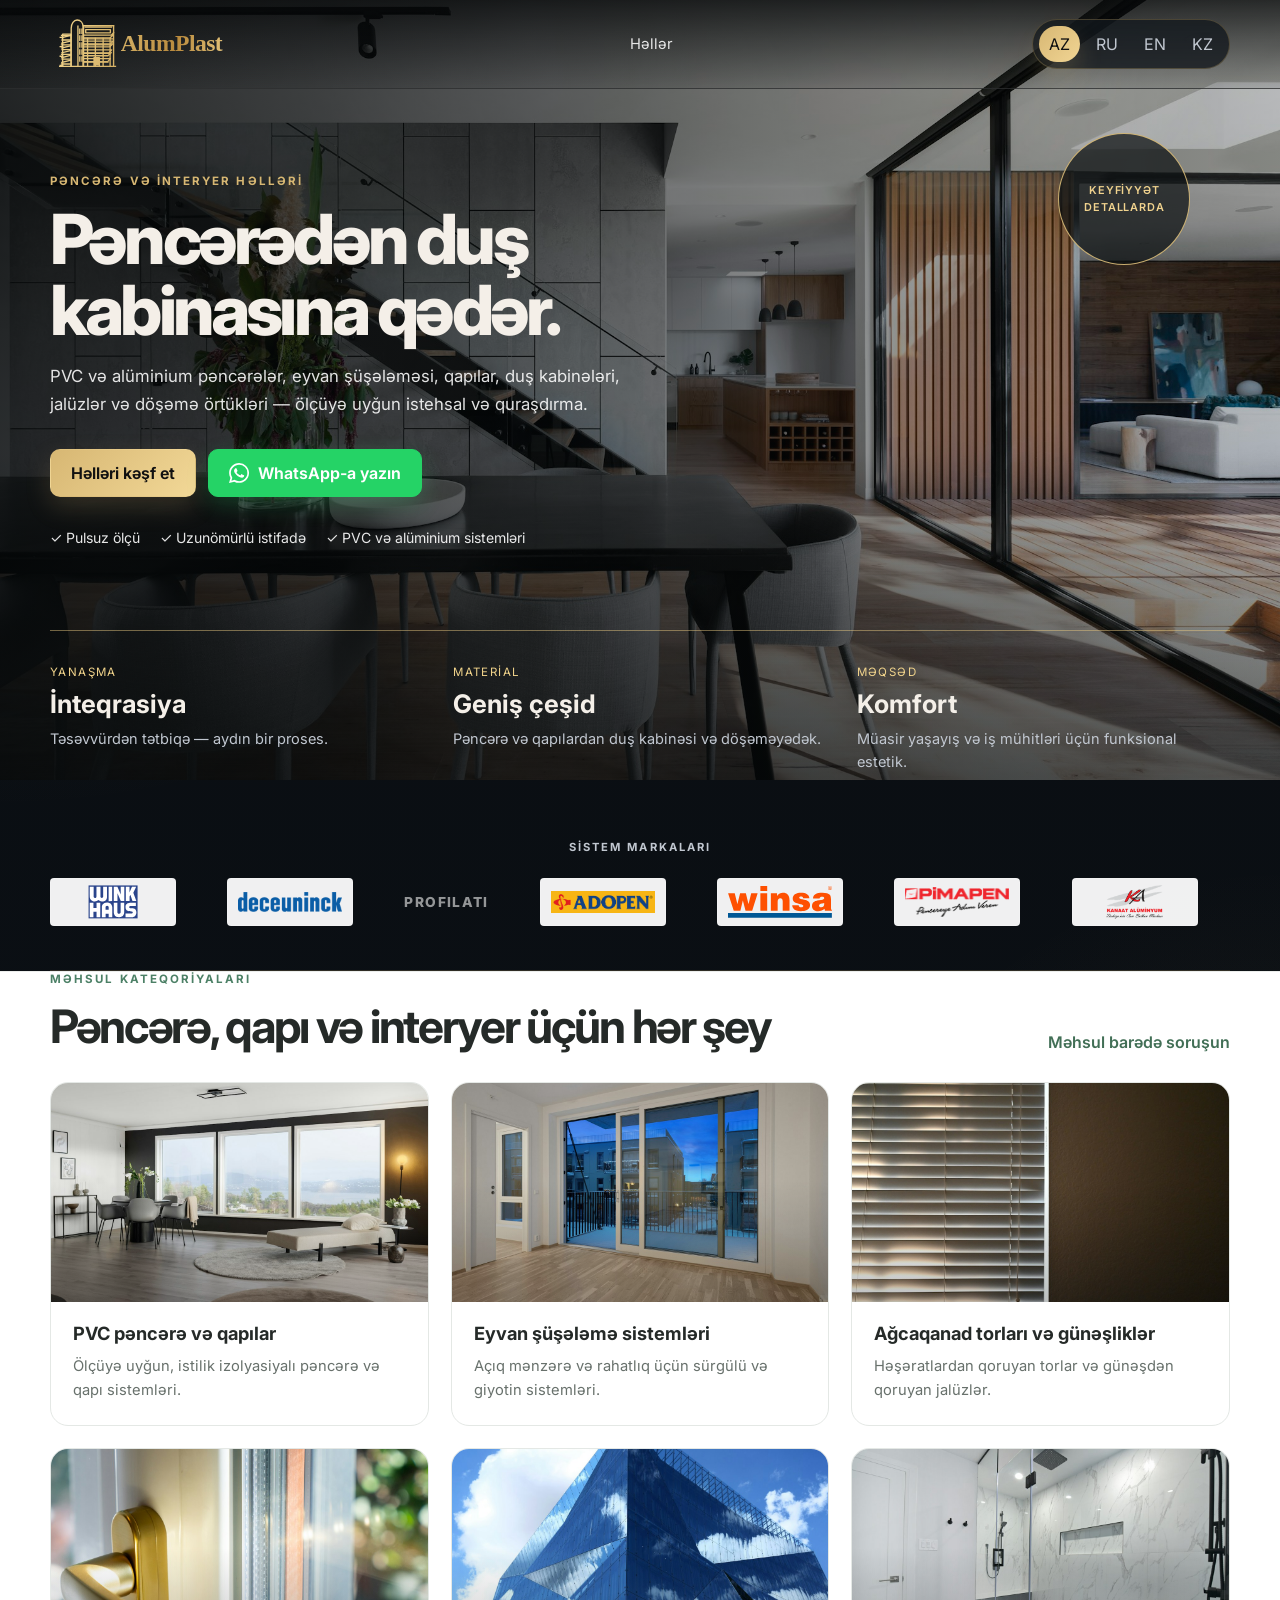
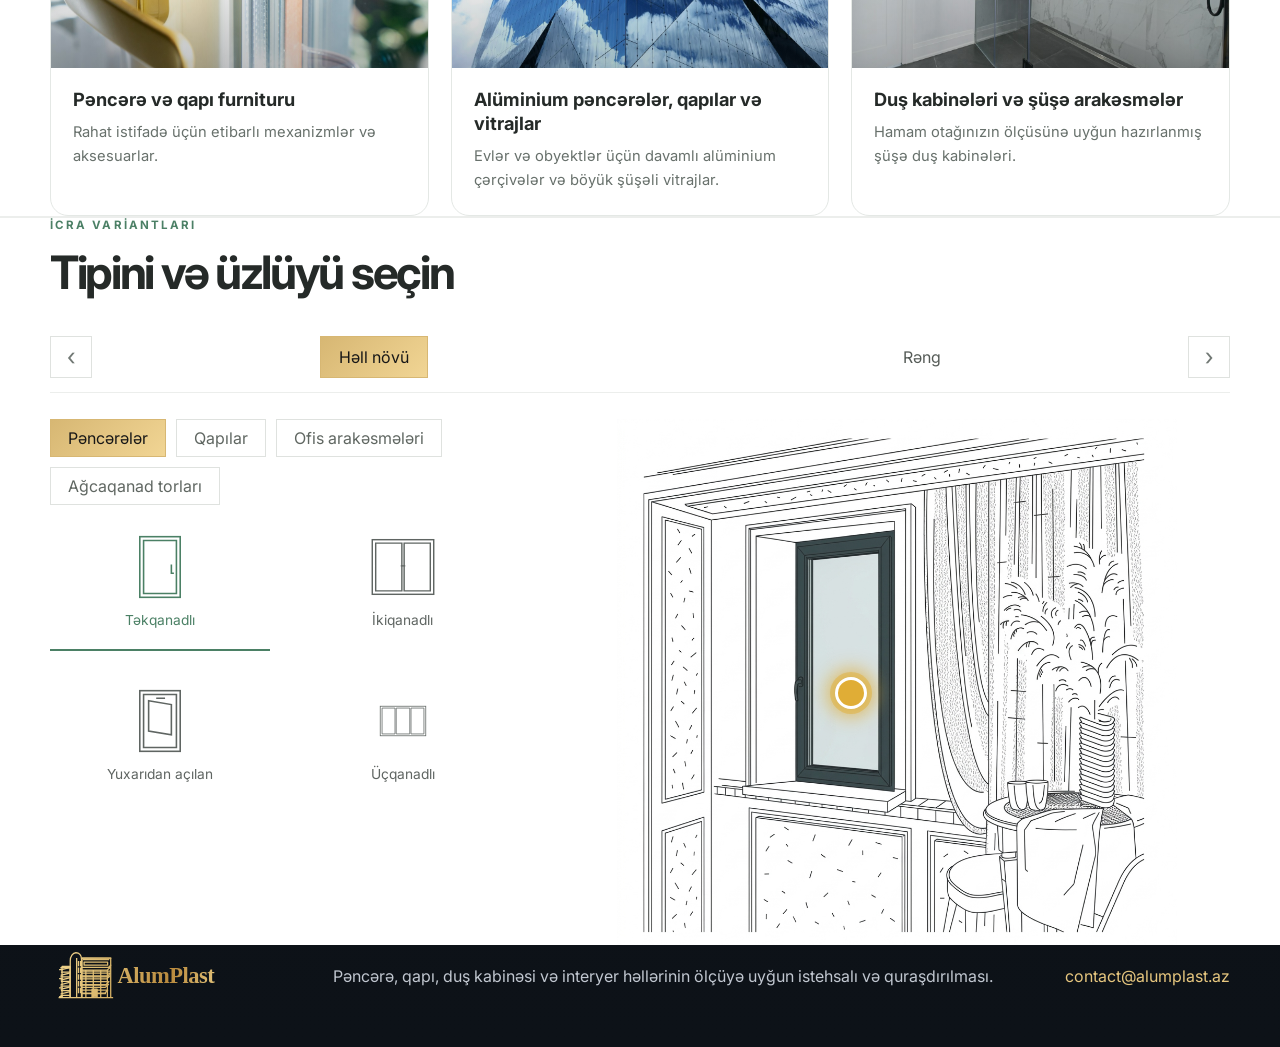
==== commit c2ae16f3: "12," ====
--- a/index.html
+++ b/index.html
@@ -201,7 +201,7 @@
               <button class="finish-step-arrow" type="button" data-step-direction="-1" aria-label="Previous step" data-i18n-aria-label="finish.previousStep">‹</button>
               <div class="finish-step-list" role="group">
                 <button class="finish-step-tab is-active" type="button" data-finish-step="solution" aria-current="step" aria-pressed="true" data-i18n="finish.solutionType">Тип решения</button>
-                <button class="finish-step-tab" type="button" data-finish-step="polymer" aria-pressed="false" data-i18n="finish.polymer">Полимерное покрытие</button>
+                <button class="finish-step-tab" type="button" data-finish-step="polymer" aria-pressed="false" data-i18n="finish.color">Цвет</button>
               </div>
               <button class="finish-step-arrow" type="button" data-step-direction="1" aria-label="Next step" data-i18n-aria-label="finish.nextStep">›</button>
             </nav>
@@ -284,9 +284,14 @@
                     </button>
                   </div>
                 </section>
-                <section class="finish-color-panel" data-finish-panel="polymer" data-i18n-aria-label="finish.polymer" hidden>
+                <section class="finish-color-panel" data-finish-panel="polymer" data-i18n-aria-label="finish.color" hidden>
+                  <div class="finish-material-options" role="group" data-i18n-aria-label="finish.profileMaterial">
+                    <button class="finish-material-option is-active" type="button" data-profile-material="aluminium" aria-pressed="true" data-i18n="finish.aluminium">Алюминий</button>
+                    <button class="finish-material-option" type="button" data-profile-material="plastic" aria-pressed="false" data-i18n="finish.plastic">Пластик</button>
+                  </div>
                   <p class="finish-color-description" data-i18n="finish.colorDescription">Выберите цвет профиля из доступных образцов.</p>
-                  <div class="finish-color-options" role="group" data-i18n-aria-label="finish.colors">
+                  <div class="finish-material-color-set" data-material-colors="aluminium">
+                    <div class="finish-color-options" role="group" data-i18n-aria-label="finish.colors">
                     <button class="finish-color-option is-active" type="button" data-profile-color="black" data-profile-image="assets/finishes/profile-coating-black.jpg" aria-pressed="true">
                       <span class="finish-color-media"><span class="finish-color-swatch" aria-hidden="true"></span></span>
                       <span class="finish-color-name" data-i18n="finish.black">Чёрный</span>
@@ -307,13 +312,44 @@
                       <span class="finish-color-media"><span class="finish-color-swatch" aria-hidden="true"></span></span>
                       <span class="finish-color-name" data-i18n="finish.white">Белый</span>
                     </button>
-                  </div>
-                  <div class="finish-color-facts">
-                    <div class="finish-color-fact">
-                      <strong data-i18n="finish.ralCount">200+</strong>
-                      <span data-i18n="finish.ralCountLabel">цветов по каталогу RAL</span>
-                    </div>
-                    <p data-i18n="finish.polymerDescription">На выбор предоставляется 3 типа покрытий: матовое, глянцевое и муар.</p>
+                    </div>
+                    <div class="finish-color-facts">
+                      <div class="finish-color-fact">
+                        <strong data-i18n="finish.ralCount">200+</strong>
+                        <span data-i18n="finish.ralCountLabel">цветов по каталогу RAL</span>
+                      </div>
+                      <p data-i18n="finish.polymerDescription">На выбор предоставляется 3 типа покрытий: матовое, глянцевое и муар.</p>
+                    </div>
+                  </div>
+                  <div class="finish-material-color-set" data-material-colors="plastic" hidden>
+                    <div class="finish-color-options" role="group" data-i18n-aria-label="finish.colors">
+                      <button class="finish-color-option is-active" type="button" data-profile-color="mahogany" data-profile-image="assets/finishes/profile-plastic-mahogany.jpg" aria-pressed="true">
+                        <span class="finish-color-media"><span class="finish-color-swatch" aria-hidden="true"></span></span>
+                        <span class="finish-color-name" data-i18n="finish.mahogany">Махагон</span>
+                      </button>
+                      <button class="finish-color-option" type="button" data-profile-color="whiteOak" data-profile-image="assets/finishes/profile-plastic-white-oak.jpg" aria-pressed="false">
+                        <span class="finish-color-media"><span class="finish-color-swatch" aria-hidden="true"></span></span>
+                        <span class="finish-color-name" data-i18n="finish.whiteOak">Белый дуб</span>
+                      </button>
+                      <button class="finish-color-option" type="button" data-profile-color="walnut" data-profile-image="assets/finishes/profile-plastic-walnut.jpg" aria-pressed="false">
+                        <span class="finish-color-media"><span class="finish-color-swatch" aria-hidden="true"></span></span>
+                        <span class="finish-color-name" data-i18n="finish.walnut">Орех</span>
+                      </button>
+                      <button class="finish-color-option" type="button" data-profile-color="anthracite" data-profile-image="assets/finishes/profile-plastic-anthracite.jpg" aria-pressed="false">
+                        <span class="finish-color-media"><span class="finish-color-swatch" aria-hidden="true"></span></span>
+                        <span class="finish-color-name" data-i18n="finish.anthracite">Антрацит</span>
+                      </button>
+                      <button class="finish-color-option" type="button" data-profile-color="goldenOak" data-profile-image="assets/finishes/profile-plastic-golden-oak.jpg" aria-pressed="false">
+                        <span class="finish-color-media"><span class="finish-color-swatch" aria-hidden="true"></span></span>
+                        <span class="finish-color-name" data-i18n="finish.goldenOak">Золотой дуб</span>
+                      </button>
+                    </div>
+                    <div class="finish-color-facts">
+                      <div class="finish-color-fact">
+                        <strong data-i18n="finish.plasticColorCount">180+</strong>
+                        <span data-i18n="finish.plasticColorCountLabel">цветов по каталогу</span>
+                      </div>
+                    </div>
                   </div>
                 </section>
               </div>
--- a/styles.css
+++ b/styles.css
@@ -835,6 +835,36 @@
 .finish-color-panel[hidden] {
   display: none;
 }
+.finish-material-color-set[hidden] {
+  display: none;
+}
+.finish-material-options {
+  display: flex;
+  flex-wrap: wrap;
+  gap: 10px;
+  margin: 0 0 16px;
+}
+.finish-material-option {
+  min-height: 38px;
+  padding: 0 17px;
+  border: 1px solid #dfe2df;
+  background: #fff;
+  color: #606762;
+  font: inherit;
+  cursor: pointer;
+  transition: color 160ms ease, border-color 160ms ease, background 160ms ease;
+}
+.finish-material-option:hover {
+  border-color: var(--gold);
+}
+.finish-material-option.is-active {
+  border-color: var(--gold);
+  background: linear-gradient(135deg, var(--gold) 0%, #f1d594 100%);
+  color: #171717;
+}
+.finish-material-option.is-active:hover {
+  border-color: var(--gold);
+}
 .finish-color-description {
   margin: 0 0 18px;
   color: #6c736f;
@@ -911,6 +941,18 @@
 }
 .finish-color-option[data-profile-color="white"] .finish-color-swatch {
   --profile-color: #f4f3ee;
+}
+.finish-color-option[data-profile-color="mahogany"] .finish-color-swatch {
+  --profile-color: #55291f;
+}
+.finish-color-option[data-profile-color="whiteOak"] .finish-color-swatch {
+  --profile-color: #c7beaa;
+}
+.finish-color-option[data-profile-color="walnut"] .finish-color-swatch {
+  --profile-color: #563a29;
+}
+.finish-color-option[data-profile-color="goldenOak"] .finish-color-swatch {
+  --profile-color: #b77b2d;
 }
 .finish-color-name {
   margin-top: 16px;
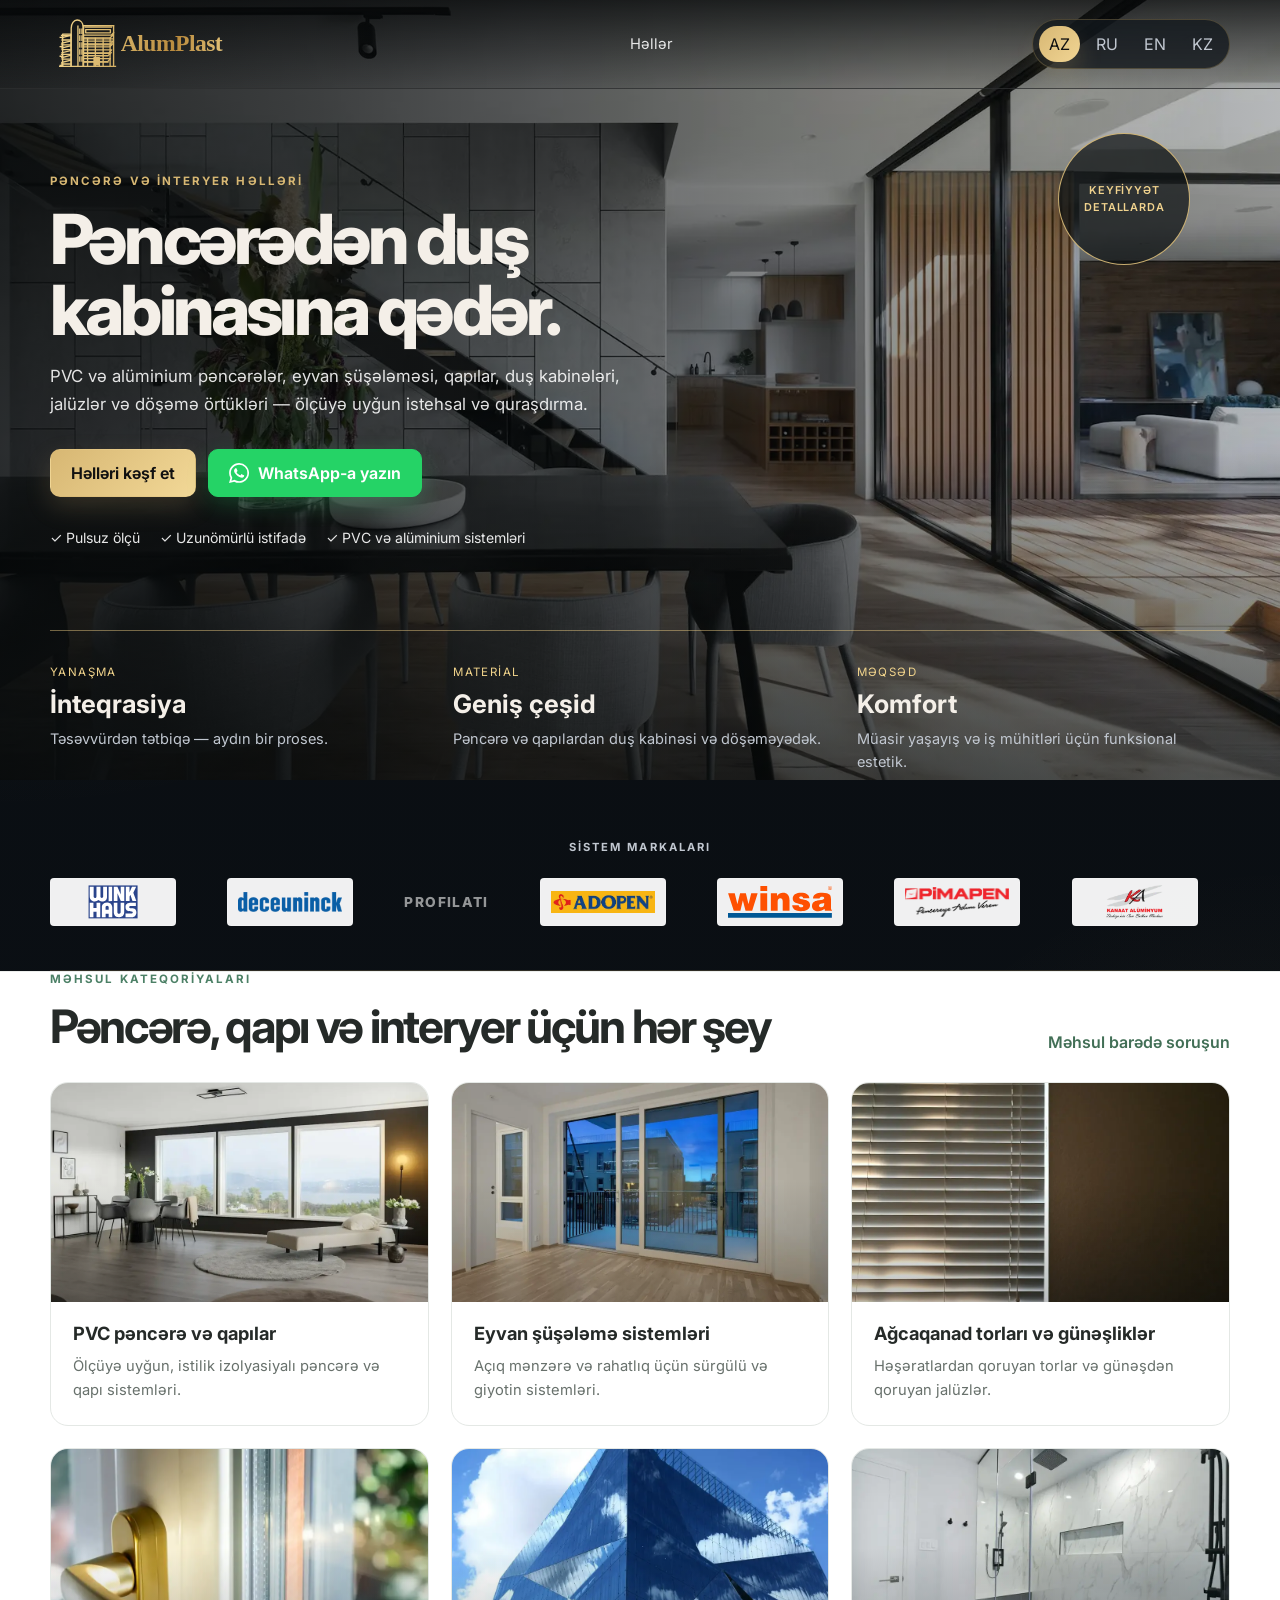
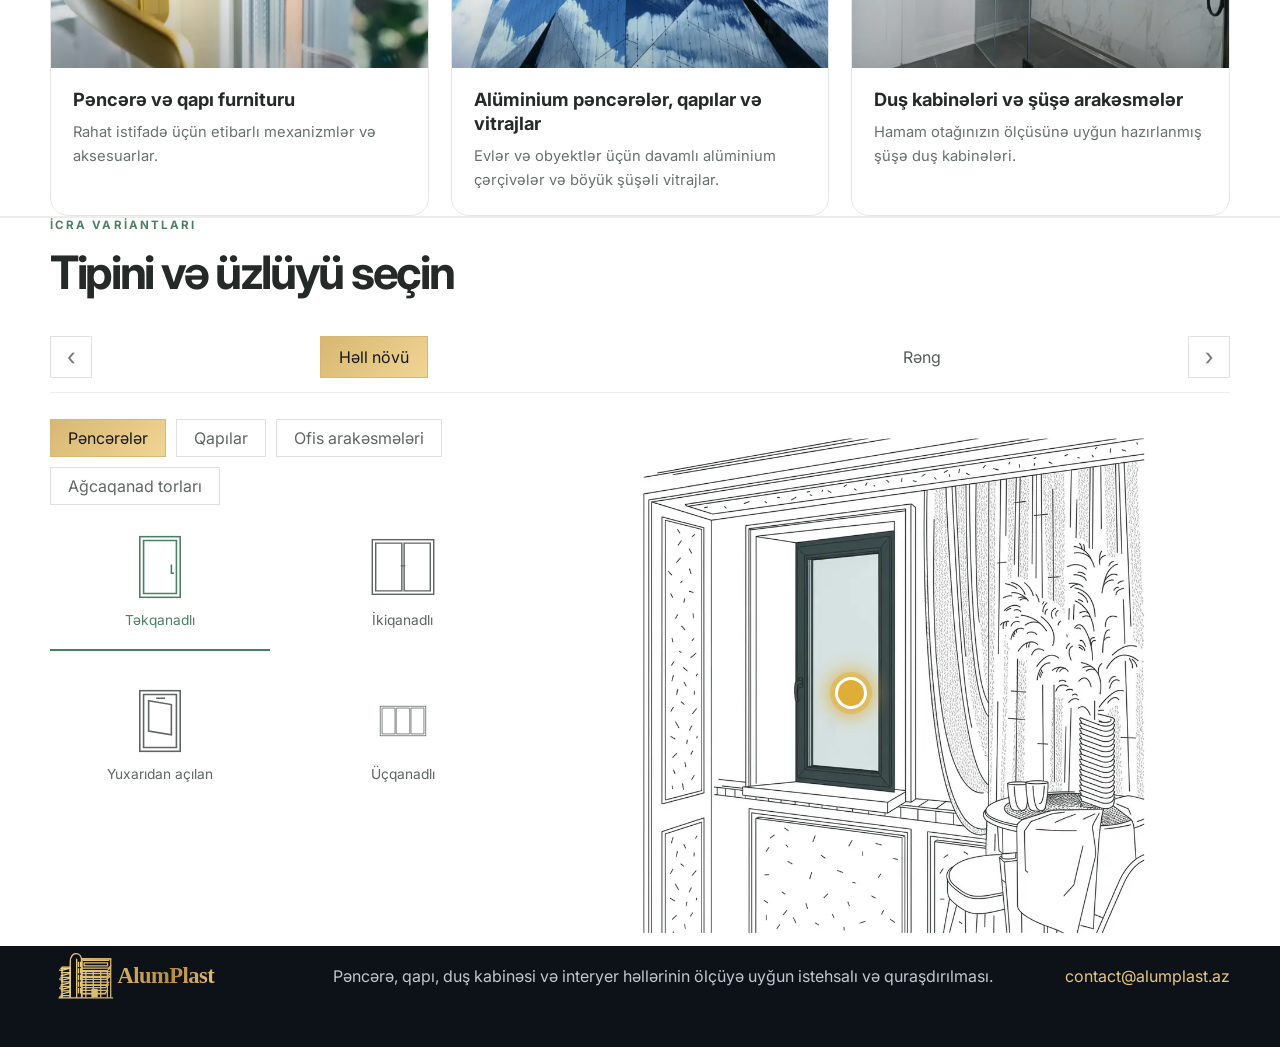
==== commit a22e2687: "Optimize site images and loading Convert site photos and brand logos to WebP, lazy-load offscreen pr" ====
--- a/index.html
+++ b/index.html
@@ -5,10 +5,13 @@
     <meta name="viewport" content="width=device-width, initial-scale=1.0" />
     <meta name="description" content="Alumplast — PVC and aluminium windows, doors, balcony glazing, shower cabins, blinds and flooring." />
     <title>Alumplast</title>
+    <link rel="preload" as="image" href="assets/hero-glazing.webp" fetchpriority="high" />
+    <link rel="preload" as="image" href="assets/finishes/window-single-open.webp" fetchpriority="low" />
     <link rel="preconnect" href="https://fonts.googleapis.com" />
     <link rel="preconnect" href="https://fonts.gstatic.com" crossorigin />
-    <link href="https://fonts.googleapis.com/css2?family=Inter:wght@400;500;600;700;800;900&display=swap" rel="stylesheet" />
-    <link rel="stylesheet" href="styles.css" />
+    <link rel="preload" as="style" href="https://fonts.googleapis.com/css2?family=Inter:wght@400;500;600;700;800;900&display=swap" onload="this.onload=null;this.rel='stylesheet'" />
+    <noscript><link href="https://fonts.googleapis.com/css2?family=Inter:wght@400;500;600;700;800;900&display=swap" rel="stylesheet" /></noscript>
+    <link rel="stylesheet" href="styles.css?v=2" />
   </head>
   <body>
     <div class="site-shell">
@@ -111,22 +114,22 @@
             <div class="brand-strip-track" role="list" aria-label="Winkhaus, Deceuninck, Profilati, Adopen, Winsa, Pimapen, Kanaat Aluminium, Alumil">
               <div class="brand-strip-group" role="presentation">
                 <span class="brand-logo" role="listitem"><img src="assets/brands/winkhaus.svg" alt="Winkhaus" /></span>
-                <span class="brand-logo" role="listitem"><img src="assets/brands/deceuninck.png" alt="Deceuninck" /></span>
+                <span class="brand-logo" role="listitem"><img src="assets/brands/deceuninck.webp" alt="Deceuninck" /></span>
                 <span class="brand-wordmark brand-profilati" role="listitem">PROFILATI</span>
-                <span class="brand-logo" role="listitem"><img src="assets/brands/adopen.png" alt="Adopen" /></span>
+                <span class="brand-logo" role="listitem"><img src="assets/brands/adopen.webp" alt="Adopen" /></span>
                 <span class="brand-logo" role="listitem"><img src="assets/brands/winsa.svg" alt="Winsa" /></span>
-                <span class="brand-logo" role="listitem"><img src="assets/brands/pimapen.png" alt="Pimapen" /></span>
-                <span class="brand-logo" role="listitem"><img src="assets/brands/kanaat.png" alt="Kanaat Aluminium" /></span>
+                <span class="brand-logo" role="listitem"><img src="assets/brands/pimapen.webp" alt="Pimapen" /></span>
+                <span class="brand-logo" role="listitem"><img src="assets/brands/kanaat.webp" alt="Kanaat Aluminium" /></span>
                 <span class="brand-logo" role="listitem"><img src="assets/brands/alumil.svg" alt="Alumil" /></span>
               </div>
               <div class="brand-strip-group" aria-hidden="true">
                 <span class="brand-logo"><img src="assets/brands/winkhaus.svg" alt="" /></span>
-                <span class="brand-logo"><img src="assets/brands/deceuninck.png" alt="" /></span>
+                <span class="brand-logo"><img src="assets/brands/deceuninck.webp" alt="" /></span>
                 <span class="brand-wordmark brand-profilati">PROFILATI</span>
-                <span class="brand-logo"><img src="assets/brands/adopen.png" alt="" /></span>
+                <span class="brand-logo"><img src="assets/brands/adopen.webp" alt="" /></span>
                 <span class="brand-logo"><img src="assets/brands/winsa.svg" alt="" /></span>
-                <span class="brand-logo"><img src="assets/brands/pimapen.png" alt="" /></span>
-                <span class="brand-logo"><img src="assets/brands/kanaat.png" alt="" /></span>
+                <span class="brand-logo"><img src="assets/brands/pimapen.webp" alt="" /></span>
+                <span class="brand-logo"><img src="assets/brands/kanaat.webp" alt="" /></span>
                 <span class="brand-logo"><img src="assets/brands/alumil.svg" alt="" /></span>
               </div>
             </div>
@@ -145,42 +148,42 @@
 
             <div class="card-grid">
               <article class="feature-card">
-                <div class="catalog-visual"><img src="assets/products/pvc-windows.jpg" alt="" loading="lazy" decoding="async" /></div>
+                <div class="catalog-visual"><img src="assets/products/pvc-windows.webp" alt="" loading="lazy" decoding="async" /></div>
                 <div class="feature-card-body">
                   <h3 data-i18n="catalog.item1Title">PVC windows and doors</h3>
                   <p data-i18n="catalog.item1Text">Thermally efficient window and door systems made to measure.</p>
                 </div>
               </article>
               <article class="feature-card">
-                <div class="catalog-visual"><img src="assets/products/balcony-glazing.jpg" alt="" loading="lazy" decoding="async" /></div>
+                <div class="catalog-visual"><img src="assets/products/balcony-glazing.webp" alt="" loading="lazy" decoding="async" /></div>
                 <div class="feature-card-body">
                   <h3 data-i18n="catalog.item2Title">Balcony glazing systems</h3>
                   <p data-i18n="catalog.item2Text">Sliding and guillotine systems for open views and everyday comfort.</p>
                 </div>
               </article>
               <article class="feature-card">
-                <div class="catalog-visual"><img src="assets/products/window-blinds.jpg" alt="" loading="lazy" decoding="async" /></div>
+                <div class="catalog-visual"><img src="assets/products/window-blinds.webp" alt="" loading="lazy" decoding="async" /></div>
                 <div class="feature-card-body">
                   <h3 data-i18n="catalog.item3Title">Insect screens and blinds</h3>
                   <p data-i18n="catalog.item3Text">Practical shading and insect protection for windows and doors.</p>
                 </div>
               </article>
               <article class="feature-card">
-                <div class="catalog-visual"><img src="assets/products/window-hardware.jpg" alt="" loading="lazy" decoding="async" /></div>
+                <div class="catalog-visual"><img src="assets/products/window-hardware.webp" alt="" loading="lazy" decoding="async" /></div>
                 <div class="feature-card-body">
                   <h3 data-i18n="catalog.item5Title">Window and door hardware</h3>
                   <p data-i18n="catalog.item5Text">Reliable fittings and mechanisms for smooth everyday use.</p>
                 </div>
               </article>
               <article class="feature-card">
-                <div class="catalog-visual"><img src="assets/products/aluminium-facade.jpg" alt="" loading="lazy" decoding="async" /></div>
+                <div class="catalog-visual"><img src="assets/products/aluminium-facade.webp" alt="" loading="lazy" decoding="async" /></div>
                 <div class="feature-card-body">
                   <h3 data-i18n="catalog.item7Title">Aluminium windows, doors and facades</h3>
                   <p data-i18n="catalog.item7Text">Aluminium glazing, entrance and facade systems for modern buildings.</p>
                 </div>
               </article>
               <article class="feature-card">
-                <div class="catalog-visual"><img src="assets/products/shower-cabin.jpg" alt="" loading="lazy" decoding="async" /></div>
+                <div class="catalog-visual"><img src="assets/products/shower-cabin.webp" alt="" loading="lazy" decoding="async" /></div>
                 <div class="feature-card-body">
                   <h3 data-i18n="catalog.item8Title">Shower and WC cabins</h3>
                   <p data-i18n="catalog.item8Text">Custom-fit glass shower cabins and WC partitions.</p>
@@ -292,23 +295,23 @@
                   <p class="finish-color-description" data-i18n="finish.colorDescription">Выберите цвет профиля из доступных образцов.</p>
                   <div class="finish-material-color-set" data-material-colors="aluminium">
                     <div class="finish-color-options" role="group" data-i18n-aria-label="finish.colors">
-                    <button class="finish-color-option is-active" type="button" data-profile-color="black" data-profile-image="assets/finishes/profile-coating-black.jpg" aria-pressed="true">
+                    <button class="finish-color-option is-active" type="button" data-profile-color="black" data-profile-image="assets/finishes/profile-coating-black.webp" aria-pressed="true">
                       <span class="finish-color-media"><span class="finish-color-swatch" aria-hidden="true"></span></span>
                       <span class="finish-color-name" data-i18n="finish.black">Чёрный</span>
                     </button>
-                    <button class="finish-color-option" type="button" data-profile-color="grey" data-profile-image="assets/finishes/profile-coating-grey.jpg" aria-pressed="false">
+                    <button class="finish-color-option" type="button" data-profile-color="grey" data-profile-image="assets/finishes/profile-coating-grey.webp" aria-pressed="false">
                       <span class="finish-color-media"><span class="finish-color-swatch" aria-hidden="true"></span></span>
                       <span class="finish-color-name" data-i18n="finish.grey">Серый</span>
                     </button>
-                    <button class="finish-color-option" type="button" data-profile-color="brown" data-profile-image="assets/finishes/profile-coating-brown.jpg" aria-pressed="false">
+                    <button class="finish-color-option" type="button" data-profile-color="brown" data-profile-image="assets/finishes/profile-coating-brown.webp" aria-pressed="false">
                       <span class="finish-color-media"><span class="finish-color-swatch" aria-hidden="true"></span></span>
                       <span class="finish-color-name" data-i18n="finish.brown">Коричневый</span>
                     </button>
-                    <button class="finish-color-option" type="button" data-profile-color="anthracite" data-profile-image="assets/finishes/profile-coating-anthracite.jpg" aria-pressed="false">
+                    <button class="finish-color-option" type="button" data-profile-color="anthracite" data-profile-image="assets/finishes/profile-coating-anthracite.webp" aria-pressed="false">
                       <span class="finish-color-media"><span class="finish-color-swatch" aria-hidden="true"></span></span>
                       <span class="finish-color-name" data-i18n="finish.anthracite">Антрацит</span>
                     </button>
-                    <button class="finish-color-option" type="button" data-profile-color="white" data-profile-image="assets/finishes/profile-coating-white.jpg" aria-pressed="false">
+                    <button class="finish-color-option" type="button" data-profile-color="white" data-profile-image="assets/finishes/profile-coating-white.webp" aria-pressed="false">
                       <span class="finish-color-media"><span class="finish-color-swatch" aria-hidden="true"></span></span>
                       <span class="finish-color-name" data-i18n="finish.white">Белый</span>
                     </button>
@@ -323,23 +326,23 @@
                   </div>
                   <div class="finish-material-color-set" data-material-colors="plastic" hidden>
                     <div class="finish-color-options" role="group" data-i18n-aria-label="finish.colors">
-                      <button class="finish-color-option is-active" type="button" data-profile-color="mahogany" data-profile-image="assets/finishes/profile-plastic-mahogany.jpg" aria-pressed="true">
+                      <button class="finish-color-option is-active" type="button" data-profile-color="mahogany" data-profile-image="assets/finishes/profile-plastic-mahogany.webp" aria-pressed="true">
                         <span class="finish-color-media"><span class="finish-color-swatch" aria-hidden="true"></span></span>
                         <span class="finish-color-name" data-i18n="finish.mahogany">Махагон</span>
                       </button>
-                      <button class="finish-color-option" type="button" data-profile-color="whiteOak" data-profile-image="assets/finishes/profile-plastic-white-oak.jpg" aria-pressed="false">
+                      <button class="finish-color-option" type="button" data-profile-color="whiteOak" data-profile-image="assets/finishes/profile-plastic-white-oak.webp" aria-pressed="false">
                         <span class="finish-color-media"><span class="finish-color-swatch" aria-hidden="true"></span></span>
                         <span class="finish-color-name" data-i18n="finish.whiteOak">Белый дуб</span>
                       </button>
-                      <button class="finish-color-option" type="button" data-profile-color="walnut" data-profile-image="assets/finishes/profile-plastic-walnut.jpg" aria-pressed="false">
+                      <button class="finish-color-option" type="button" data-profile-color="walnut" data-profile-image="assets/finishes/profile-plastic-walnut.webp" aria-pressed="false">
                         <span class="finish-color-media"><span class="finish-color-swatch" aria-hidden="true"></span></span>
                         <span class="finish-color-name" data-i18n="finish.walnut">Орех</span>
                       </button>
-                      <button class="finish-color-option" type="button" data-profile-color="anthracite" data-profile-image="assets/finishes/profile-plastic-anthracite.jpg" aria-pressed="false">
+                      <button class="finish-color-option" type="button" data-profile-color="anthracite" data-profile-image="assets/finishes/profile-plastic-anthracite.webp" aria-pressed="false">
                         <span class="finish-color-media"><span class="finish-color-swatch" aria-hidden="true"></span></span>
                         <span class="finish-color-name" data-i18n="finish.anthracite">Антрацит</span>
                       </button>
-                      <button class="finish-color-option" type="button" data-profile-color="goldenOak" data-profile-image="assets/finishes/profile-plastic-golden-oak.jpg" aria-pressed="false">
+                      <button class="finish-color-option" type="button" data-profile-color="goldenOak" data-profile-image="assets/finishes/profile-plastic-golden-oak.webp" aria-pressed="false">
                         <span class="finish-color-media"><span class="finish-color-swatch" aria-hidden="true"></span></span>
                         <span class="finish-color-name" data-i18n="finish.goldenOak">Золотой дуб</span>
                       </button>
@@ -357,76 +360,76 @@
               <div class="finish-preview">
                 <div class="finish-type-photo-stage">
                   <div class="finish-window-visual" data-window-visual="single">
-                    <img class="finish-type-photo is-active" data-window-photo="single" src="assets/finishes/window-single-anthracite.jpg" data-alternate-src="assets/finishes/window-single-open.jpg" alt="" />
+                    <img class="finish-type-photo is-active" data-window-photo="single" src="assets/finishes/window-single-anthracite.webp" data-alternate-src="assets/finishes/window-single-open.webp" alt="" loading="lazy" decoding="async" />
                     <button class="finish-door-hotspot finish-window-hotspot" type="button" aria-pressed="false" data-i18n-aria-label="finish.showOpenWindow"></button>
                   </div>
                   <div class="finish-window-visual" data-window-visual="double" hidden>
-                    <img class="finish-type-photo" data-window-photo="double" src="assets/finishes/window-double-anthracite.jpg" data-alternate-src="assets/finishes/window-double-open.jpg" alt="" />
+                    <img class="finish-type-photo" data-window-photo="double" src="assets/finishes/window-double-anthracite.webp" data-alternate-src="assets/finishes/window-double-open.webp" alt="" loading="lazy" decoding="async" />
                     <button class="finish-door-hotspot finish-window-hotspot finish-double-window-hotspot" type="button" aria-pressed="false" data-i18n-aria-label="finish.showOpenWindow"></button>
                   </div>
                   <div class="finish-window-visual" data-window-visual="tilt" hidden>
-                    <img class="finish-type-photo" data-window-photo="tilt" src="assets/finishes/window-tilt.jpg" data-alternate-src="assets/finishes/window-tilt-open.jpg" alt="" />
+                    <img class="finish-type-photo" data-window-photo="tilt" src="assets/finishes/window-tilt.webp" data-alternate-src="assets/finishes/window-tilt-open.webp" alt="" loading="lazy" decoding="async" />
                     <button class="finish-door-hotspot finish-window-hotspot finish-tilt-window-hotspot" type="button" aria-pressed="false" data-i18n-aria-label="finish.showOpenWindow"></button>
                   </div>
                   <div class="finish-window-visual" data-window-visual="triple" hidden>
-                    <img class="finish-type-photo" data-window-photo="triple" src="assets/finishes/window-triple.jpg" data-alternate-src="assets/finishes/window-triple-open.jpg" alt="" />
+                    <img class="finish-type-photo" data-window-photo="triple" src="assets/finishes/window-triple.webp" data-alternate-src="assets/finishes/window-triple-open.webp" alt="" loading="lazy" decoding="async" />
                     <button class="finish-door-hotspot finish-window-hotspot finish-triple-window-hotspot" type="button" aria-pressed="false" data-i18n-aria-label="finish.showOpenWindow"></button>
                   </div>
                   <div class="finish-sliding-preview" data-door-photo="sliding" hidden>
                     <div class="finish-sliding-visual">
-                      <img src="assets/finishes/sliding-door.jpg" data-alternate-src="assets/finishes/sliding-door-open.jpg" alt="" />
+                      <img src="assets/finishes/sliding-door.webp" data-alternate-src="assets/finishes/sliding-door-open.webp" alt="" loading="lazy" decoding="async" />
                       <button class="finish-door-hotspot" type="button" aria-pressed="false" data-i18n-aria-label="finish.showAlternateDoor"></button>
                     </div>
                   </div>
                   <div class="finish-single-door-preview" data-door-photo="single" hidden>
                     <div class="finish-single-door-visual">
-                      <img src="assets/finishes/single-door.jpg" data-alternate-src="assets/finishes/single-door-open.jpg" alt="" />
+                      <img src="assets/finishes/single-door.webp" data-alternate-src="assets/finishes/single-door-open.webp" alt="" loading="lazy" decoding="async" />
                       <button class="finish-door-hotspot finish-single-door-hotspot" type="button" aria-pressed="false" data-i18n-aria-label="finish.showOpenSingleDoor"></button>
                     </div>
                   </div>
                   <div class="finish-double-door-preview" data-door-photo="double" hidden>
                     <div class="finish-double-door-visual">
-                      <img src="assets/finishes/door-double.jpg" data-alternate-src="assets/finishes/door-double-open.jpg" alt="" />
+                      <img src="assets/finishes/door-double.webp" data-alternate-src="assets/finishes/door-double-open.webp" alt="" loading="lazy" decoding="async" />
                       <button class="finish-door-hotspot finish-double-door-hotspot" type="button" aria-pressed="false" data-i18n-aria-label="finish.showOpenDoubleDoor"></button>
                     </div>
                   </div>
                   <div class="finish-automatic-door-preview" data-door-photo="automatic" hidden>
                     <div class="finish-automatic-door-visual">
-                      <img src="assets/finishes/door-automatic.jpg" data-alternate-src="assets/finishes/door-automatic-open.jpg" alt="" />
+                      <img src="assets/finishes/door-automatic.webp" data-alternate-src="assets/finishes/door-automatic-open.webp" alt="" loading="lazy" decoding="async" />
                       <button class="finish-door-hotspot finish-automatic-door-hotspot" type="button" aria-pressed="false" data-i18n-aria-label="finish.showOpenAutomaticDoor"></button>
                     </div>
                   </div>
                   <div class="finish-anti-panic-door-preview" data-door-photo="antiPanic" hidden>
                     <div class="finish-anti-panic-door-visual">
-                      <img src="assets/finishes/door-anti-panic.jpg" data-closed-src="assets/finishes/door-anti-panic.jpg" data-alternate-src="assets/finishes/door-anti-panic-open.jpg" alt="" />
+                      <img src="assets/finishes/door-anti-panic.webp" data-closed-src="assets/finishes/door-anti-panic.webp" data-alternate-src="assets/finishes/door-anti-panic-open.webp" alt="" loading="lazy" decoding="async" />
                       <button class="finish-door-hotspot finish-anti-panic-door-hotspot" type="button" aria-pressed="false" data-i18n-aria-label="finish.showOpenAntiPanicDoor"></button>
                     </div>
                   </div>
                   <div class="finish-partition-preview" hidden>
                     <div class="finish-partition-visual" data-partition-visual="aluminium" hidden>
-                      <img src="assets/finishes/partition-aluminium.jpg" data-closed-src="assets/finishes/partition-aluminium.jpg" data-alternate-src="assets/finishes/partition-aluminium-open.jpg" alt="" />
+                      <img src="assets/finishes/partition-aluminium.webp" data-closed-src="assets/finishes/partition-aluminium.webp" data-alternate-src="assets/finishes/partition-aluminium-open.webp" alt="" loading="lazy" decoding="async" />
                       <button class="finish-door-hotspot finish-partition-hotspot" type="button" aria-pressed="false" data-i18n-aria-label="finish.showOpenPartition"></button>
                     </div>
                     <div class="finish-partition-visual" data-partition-visual="plastic" hidden>
-                      <img src="assets/finishes/partition-plastic.jpg" data-closed-src="assets/finishes/partition-plastic.jpg" data-alternate-src="assets/finishes/partition-plastic-open.jpg" alt="" />
+                      <img src="assets/finishes/partition-plastic.webp" data-closed-src="assets/finishes/partition-plastic.webp" data-alternate-src="assets/finishes/partition-plastic-open.webp" alt="" loading="lazy" decoding="async" />
                       <button class="finish-door-hotspot finish-partition-hotspot" type="button" aria-pressed="false" data-i18n-aria-label="finish.showOpenPartition"></button>
                     </div>
                   </div>
                   <div class="finish-mosquito-preview" data-mosquito-preview="standard" hidden>
-                    <img src="assets/finishes/mosquito-net-standard.jpg" alt="" />
+                    <img src="assets/finishes/mosquito-net-standard.webp" alt="" loading="lazy" decoding="async" />
                   </div>
                   <div class="finish-mosquito-preview" data-mosquito-preview="opening" hidden>
-                    <img src="assets/finishes/mosquito-net-opening.jpg" alt="" />
+                    <img src="assets/finishes/mosquito-net-opening.webp" alt="" loading="lazy" decoding="async" />
                   </div>
                   <div class="finish-mosquito-preview" data-mosquito-preview="accordion" hidden>
                     <div class="finish-mosquito-accordion-visual">
-                      <img src="assets/finishes/mosquito-net-accordion.jpg" data-closed-src="assets/finishes/mosquito-net-accordion.jpg" data-alternate-src="assets/finishes/mosquito-net-accordion-open.jpg" alt="" />
+                      <img src="assets/finishes/mosquito-net-accordion.webp" data-closed-src="assets/finishes/mosquito-net-accordion.webp" data-alternate-src="assets/finishes/mosquito-net-accordion-open.webp" alt="" loading="lazy" decoding="async" />
                       <button class="finish-door-hotspot finish-mosquito-accordion-hotspot" type="button" aria-pressed="false" data-i18n-aria-label="finish.showOpenAccordionNet"></button>
                     </div>
                   </div>
                 </div>
                 <div class="finish-coating-preview" hidden>
-                  <img src="assets/finishes/profile-coating-black.jpg" alt="Чёрный профиль с полимерным покрытием" />
+                  <img src="assets/finishes/profile-coating-black.webp" alt="Чёрный профиль с полимерным покрытием" loading="lazy" decoding="async" />
                 </div>
               </div>
             </div>
@@ -444,6 +447,6 @@
       </footer>
     </div>
 
-    <script src="script.js"></script>
+    <script src="script.js?v=2"></script>
   </body>
 </html>
--- a/styles.css
+++ b/styles.css
@@ -299,7 +299,7 @@
   background:
     linear-gradient(90deg, rgba(5, 8, 9, 0.82) 0%, rgba(5, 8, 9, 0.62) 38%, rgba(5, 8, 9, 0.26) 100%),
     linear-gradient(0deg, rgba(5, 8, 9, 0.58) 0%, transparent 42%),
-    url("assets/hero-glazing.jpg") center 54% / cover;
+    url("assets/hero-glazing.webp") center 54% / cover;
   overflow: hidden;
   box-shadow: none;
 }
@@ -694,13 +694,13 @@
   inset: 0;
 }
 .visual-a {
-  background-image: url("assets/project-facade.jpg");
+  background-image: url("assets/project-facade.webp");
 }
 .visual-b {
-  background-image: url("assets/project-tower.jpg");
+  background-image: url("assets/project-tower.webp");
 }
 .visual-c {
-  background-image: url("assets/project-interior.jpg");
+  background-image: url("assets/project-interior.webp");
 }
 .visual-a::before,
 .visual-b::before,
@@ -1572,7 +1572,7 @@
     background:
       linear-gradient(180deg, #070b10 0%, rgba(7, 11, 16, 0.97) 27%, rgba(7, 11, 16, 0.64) 48%, rgba(7, 11, 16, 0.08) 76%),
       linear-gradient(90deg, rgba(7, 11, 16, 0.18), transparent 76%),
-      url("assets/hero-glazing.jpg") 78% center / auto 100%;
+      url("assets/hero-glazing.webp") 78% center / auto 100%;
   }
   .hero-copy h1 {
     font-size: clamp(2.35rem, 9.2vw, 3.3rem);
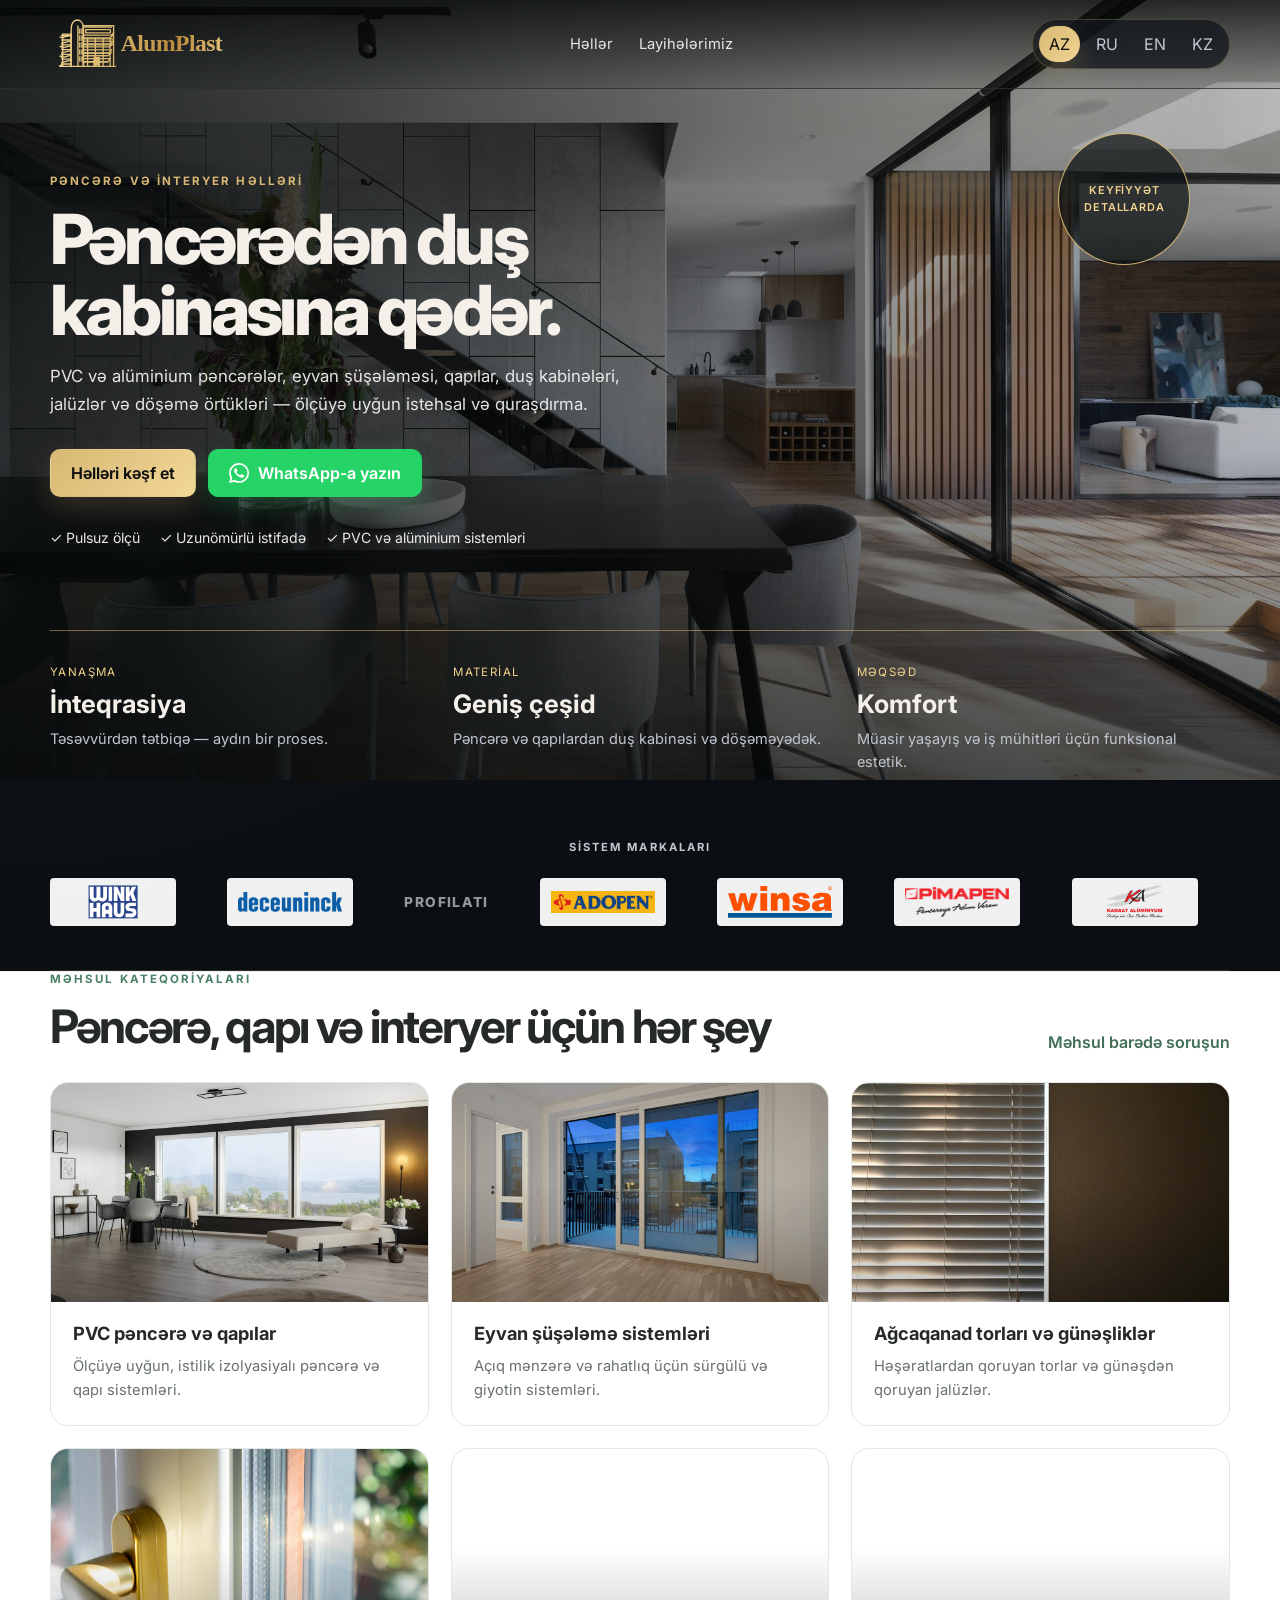
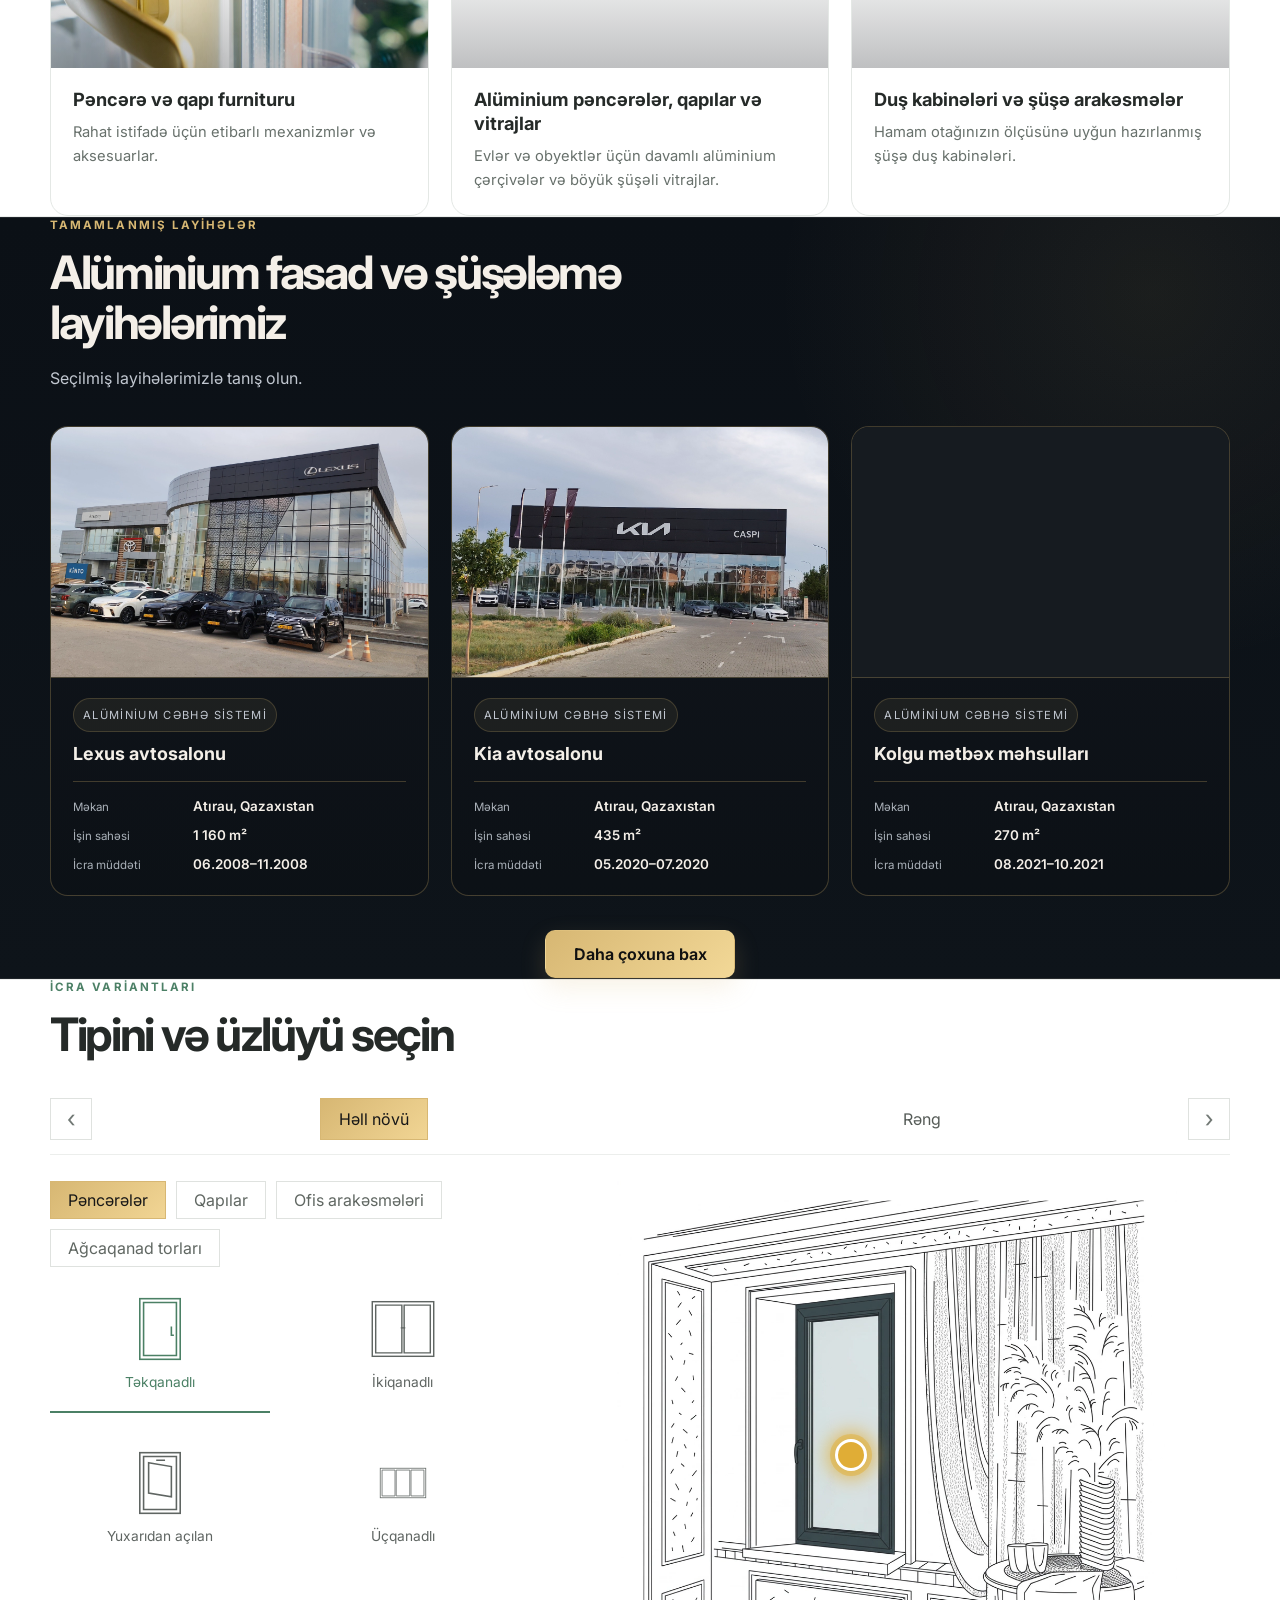
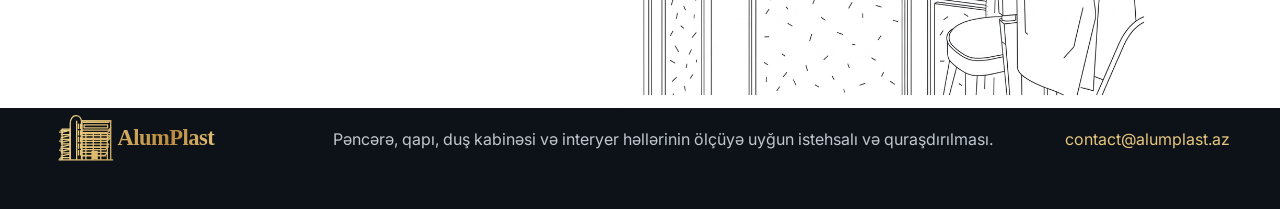
==== commit 46baf106: "Layihelerimiz" ====
--- a/index.html
+++ b/index.html
@@ -3,15 +3,19 @@
   <head>
     <meta charset="UTF-8" />
     <meta name="viewport" content="width=device-width, initial-scale=1.0" />
-    <meta name="description" content="Alumplast — PVC and aluminium windows, doors, balcony glazing, shower cabins, blinds and flooring." />
-    <title>Alumplast</title>
-    <link rel="preload" as="image" href="assets/hero-glazing.webp" fetchpriority="high" />
-    <link rel="preload" as="image" href="assets/finishes/window-single-open.webp" fetchpriority="low" />
+    <meta name="description" content="Alumplast layihələrindən nümunələr: PVC və alüminium pəncərə-qapılar, eyvan şüşələməsi, duş kabinələri və fasad sistemləri." />
+    <meta property="og:title" content="Alumplast | PVC və alüminium pəncərələr, qapılar, fasadlar" />
+    <meta property="og:description" content="Alumplast layihələrindən nümunələr: PVC və alüminium pəncərə-qapılar, eyvan şüşələməsi, duş kabinələri və fasad sistemləri." />
+    <meta property="og:type" content="website" />
+    <meta property="og:locale" content="az_AZ" />
+    <title>Alumplast | PVC və alüminium pəncərələr, qapılar, fasadlar</title>
+    <link rel="preload" as="image" href="assets/hero-glazing.webp?v=5" fetchpriority="high" />
+    <link rel="preload" as="image" href="assets/finishes/window-single-open.webp?v=5" fetchpriority="low" />
     <link rel="preconnect" href="https://fonts.googleapis.com" />
     <link rel="preconnect" href="https://fonts.gstatic.com" crossorigin />
     <link rel="preload" as="style" href="https://fonts.googleapis.com/css2?family=Inter:wght@400;500;600;700;800;900&display=swap" onload="this.onload=null;this.rel='stylesheet'" />
     <noscript><link href="https://fonts.googleapis.com/css2?family=Inter:wght@400;500;600;700;800;900&display=swap" rel="stylesheet" /></noscript>
-    <link rel="stylesheet" href="styles.css?v=2" />
+    <link rel="stylesheet" href="styles.css?v=4" />
   </head>
   <body>
     <div class="site-shell">
@@ -20,8 +24,9 @@
           <img src="assets/logo.svg" alt="Alumplast logo" />
         </a>
 
-        <nav class="main-nav" aria-label="Main navigation">
-          <a href="#solutions" class="nav-link">Solutions</a>
+        <nav class="main-nav" aria-label="Əsas menyu" data-i18n-aria-label="nav.label">
+          <a href="#solutions" class="nav-link">Həllər</a>
+          <a href="projects.html" class="nav-link" data-i18n="nav.projects">Layihələrimiz</a>
         </nav>
 
         <div class="actions">
@@ -114,22 +119,22 @@
             <div class="brand-strip-track" role="list" aria-label="Winkhaus, Deceuninck, Profilati, Adopen, Winsa, Pimapen, Kanaat Aluminium, Alumil">
               <div class="brand-strip-group" role="presentation">
                 <span class="brand-logo" role="listitem"><img src="assets/brands/winkhaus.svg" alt="Winkhaus" /></span>
-                <span class="brand-logo" role="listitem"><img src="assets/brands/deceuninck.webp" alt="Deceuninck" /></span>
+                <span class="brand-logo" role="listitem"><img src="assets/brands/deceuninck.webp?v=5" alt="Deceuninck" /></span>
                 <span class="brand-wordmark brand-profilati" role="listitem">PROFILATI</span>
-                <span class="brand-logo" role="listitem"><img src="assets/brands/adopen.webp" alt="Adopen" /></span>
+                <span class="brand-logo" role="listitem"><img src="assets/brands/adopen.webp?v=5" alt="Adopen" /></span>
                 <span class="brand-logo" role="listitem"><img src="assets/brands/winsa.svg" alt="Winsa" /></span>
-                <span class="brand-logo" role="listitem"><img src="assets/brands/pimapen.webp" alt="Pimapen" /></span>
-                <span class="brand-logo" role="listitem"><img src="assets/brands/kanaat.webp" alt="Kanaat Aluminium" /></span>
+                <span class="brand-logo" role="listitem"><img src="assets/brands/pimapen.webp?v=5" alt="Pimapen" /></span>
+                <span class="brand-logo" role="listitem"><img src="assets/brands/kanaat.webp?v=5" alt="Kanaat Aluminium" /></span>
                 <span class="brand-logo" role="listitem"><img src="assets/brands/alumil.svg" alt="Alumil" /></span>
               </div>
               <div class="brand-strip-group" aria-hidden="true">
                 <span class="brand-logo"><img src="assets/brands/winkhaus.svg" alt="" /></span>
-                <span class="brand-logo"><img src="assets/brands/deceuninck.webp" alt="" /></span>
+                <span class="brand-logo"><img src="assets/brands/deceuninck.webp?v=5" alt="" /></span>
                 <span class="brand-wordmark brand-profilati">PROFILATI</span>
-                <span class="brand-logo"><img src="assets/brands/adopen.webp" alt="" /></span>
+                <span class="brand-logo"><img src="assets/brands/adopen.webp?v=5" alt="" /></span>
                 <span class="brand-logo"><img src="assets/brands/winsa.svg" alt="" /></span>
-                <span class="brand-logo"><img src="assets/brands/pimapen.webp" alt="" /></span>
-                <span class="brand-logo"><img src="assets/brands/kanaat.webp" alt="" /></span>
+                <span class="brand-logo"><img src="assets/brands/pimapen.webp?v=5" alt="" /></span>
+                <span class="brand-logo"><img src="assets/brands/kanaat.webp?v=5" alt="" /></span>
                 <span class="brand-logo"><img src="assets/brands/alumil.svg" alt="" /></span>
               </div>
             </div>
@@ -148,42 +153,42 @@
 
             <div class="card-grid">
               <article class="feature-card">
-                <div class="catalog-visual"><img src="assets/products/pvc-windows.webp" alt="" loading="lazy" decoding="async" /></div>
+                <div class="catalog-visual"><img src="assets/products/pvc-windows.webp?v=5" alt="" loading="lazy" decoding="async" /></div>
                 <div class="feature-card-body">
                   <h3 data-i18n="catalog.item1Title">PVC windows and doors</h3>
                   <p data-i18n="catalog.item1Text">Thermally efficient window and door systems made to measure.</p>
                 </div>
               </article>
               <article class="feature-card">
-                <div class="catalog-visual"><img src="assets/products/balcony-glazing.webp" alt="" loading="lazy" decoding="async" /></div>
+                <div class="catalog-visual"><img src="assets/products/balcony-glazing.webp?v=5" alt="" loading="lazy" decoding="async" /></div>
                 <div class="feature-card-body">
                   <h3 data-i18n="catalog.item2Title">Balcony glazing systems</h3>
                   <p data-i18n="catalog.item2Text">Sliding and guillotine systems for open views and everyday comfort.</p>
                 </div>
               </article>
               <article class="feature-card">
-                <div class="catalog-visual"><img src="assets/products/window-blinds.webp" alt="" loading="lazy" decoding="async" /></div>
+                <div class="catalog-visual"><img src="assets/products/window-blinds.webp?v=5" alt="" loading="lazy" decoding="async" /></div>
                 <div class="feature-card-body">
                   <h3 data-i18n="catalog.item3Title">Insect screens and blinds</h3>
                   <p data-i18n="catalog.item3Text">Practical shading and insect protection for windows and doors.</p>
                 </div>
               </article>
               <article class="feature-card">
-                <div class="catalog-visual"><img src="assets/products/window-hardware.webp" alt="" loading="lazy" decoding="async" /></div>
+                <div class="catalog-visual"><img src="assets/products/window-hardware.webp?v=5" alt="" loading="lazy" decoding="async" /></div>
                 <div class="feature-card-body">
                   <h3 data-i18n="catalog.item5Title">Window and door hardware</h3>
                   <p data-i18n="catalog.item5Text">Reliable fittings and mechanisms for smooth everyday use.</p>
                 </div>
               </article>
               <article class="feature-card">
-                <div class="catalog-visual"><img src="assets/products/aluminium-facade.webp" alt="" loading="lazy" decoding="async" /></div>
+                <div class="catalog-visual"><img src="assets/products/aluminium-facade.webp?v=5" alt="" loading="lazy" decoding="async" /></div>
                 <div class="feature-card-body">
                   <h3 data-i18n="catalog.item7Title">Aluminium windows, doors and facades</h3>
                   <p data-i18n="catalog.item7Text">Aluminium glazing, entrance and facade systems for modern buildings.</p>
                 </div>
               </article>
               <article class="feature-card">
-                <div class="catalog-visual"><img src="assets/products/shower-cabin.webp" alt="" loading="lazy" decoding="async" /></div>
+                <div class="catalog-visual"><img src="assets/products/shower-cabin.webp?v=5" alt="" loading="lazy" decoding="async" /></div>
                 <div class="feature-card-body">
                   <h3 data-i18n="catalog.item8Title">Shower and WC cabins</h3>
                   <p data-i18n="catalog.item8Text">Custom-fit glass shower cabins and WC partitions.</p>
@@ -192,6 +197,10 @@
             </div>
           </div>
         </section>
+
+        <section id="featured-projects" class="section projects-section" aria-labelledby="projects-title"><div class="container"><div class="section-heading projects-heading"><p class="eyebrow" data-i18n="projects.eyebrow">Tamamlanmış layihələr</p><h2 id="projects-title" data-i18n="projects.title">Alüminium fasad və şüşələmə layihələrimiz</h2><p class="projects-intro" data-i18n="projects.featuredIntro">Se&#231;ilmi&#351; layih&#601;l&#601;rimizl&#601; tan&#305;&#351; olun.</p></div><div class="project-grid"><article class="project-card"><a class="project-card-link" href="project-lexus.html" data-i18n-aria-label="projects.name1" aria-label="Lexus avtosalonu"><div class="project-visual"><img src="assets/projects/lexus-showroom.webp?v=5" alt="Lexus avtosalonu" data-i18n-alt="projects.alt1" loading="lazy" decoding="async" /></div><div class="project-body"><p class="project-tag" data-i18n="projects.tagFacade">Alüminium cəbhə sistemi</p><h3 data-i18n="projects.name1">Lexus avtosalonu</h3><dl class="project-meta"><div><dt data-i18n="projects.location">Məkan</dt><dd data-i18n="projects.locationAtyrau">Atırau, Qazaxıstan</dd></div><div><dt data-i18n="projects.area">İşin sahəsi</dt><dd>1 160 m²</dd></div><div><dt data-i18n="projects.period">İcra müddəti</dt><dd>06.2008–11.2008</dd></div></dl></div></a></article>
+<article class="project-card"><a class="project-card-link" href="project-kia.html" data-i18n-aria-label="projects.name2" aria-label="Kia avtosalonu"><div class="project-visual"><img src="assets/projects/kia-showroom.webp?v=5" alt="Kia avtosalonu" data-i18n-alt="projects.alt2" loading="lazy" decoding="async" /></div><div class="project-body"><p class="project-tag" data-i18n="projects.tagFacade">Alüminium cəbhə sistemi</p><h3 data-i18n="projects.name2">Kia avtosalonu</h3><dl class="project-meta"><div><dt data-i18n="projects.location">Məkan</dt><dd data-i18n="projects.locationAtyrau">Atırau, Qazaxıstan</dd></div><div><dt data-i18n="projects.area">İşin sahəsi</dt><dd>435 m²</dd></div><div><dt data-i18n="projects.period">İcra müddəti</dt><dd>05.2020–07.2020</dd></div></dl></div></a></article>
+<article class="project-card"><a class="project-card-link" href="project-kolgu.html" data-i18n-aria-label="projects.name3" aria-label="Kolgu mətbəx məhsulları"><div class="project-visual"><img src="assets/projects/kolgu-kitchen-showroom.webp?v=5" alt="Kolgu mətbəx məhsulları" data-i18n-alt="projects.alt3" loading="lazy" decoding="async" /></div><div class="project-body"><p class="project-tag" data-i18n="projects.tagFacade">Alüminium cəbhə sistemi</p><h3 data-i18n="projects.name3">Kolgu mətbəx məhsulları</h3><dl class="project-meta"><div><dt data-i18n="projects.location">Məkan</dt><dd data-i18n="projects.locationAtyrau">Atırau, Qazaxıstan</dd></div><div><dt data-i18n="projects.area">İşin sahəsi</dt><dd>270 m²</dd></div><div><dt data-i18n="projects.period">İcra müddəti</dt><dd>08.2021–10.2021</dd></div></dl></div></a></article></div><div class="project-more-wrap"><a class="button button-primary project-more" href="projects.html" data-i18n="projects.more">Daha çoxuna bax</a></div></div></section>
 
         <section class="section finish-section" id="finishes">
           <div class="container">
@@ -295,23 +304,23 @@
                   <p class="finish-color-description" data-i18n="finish.colorDescription">Выберите цвет профиля из доступных образцов.</p>
                   <div class="finish-material-color-set" data-material-colors="aluminium">
                     <div class="finish-color-options" role="group" data-i18n-aria-label="finish.colors">
-                    <button class="finish-color-option is-active" type="button" data-profile-color="black" data-profile-image="assets/finishes/profile-coating-black.webp" aria-pressed="true">
+                    <button class="finish-color-option is-active" type="button" data-profile-color="black" data-profile-image="assets/finishes/profile-coating-black.webp?v=5" aria-pressed="true">
                       <span class="finish-color-media"><span class="finish-color-swatch" aria-hidden="true"></span></span>
                       <span class="finish-color-name" data-i18n="finish.black">Чёрный</span>
                     </button>
-                    <button class="finish-color-option" type="button" data-profile-color="grey" data-profile-image="assets/finishes/profile-coating-grey.webp" aria-pressed="false">
+                    <button class="finish-color-option" type="button" data-profile-color="grey" data-profile-image="assets/finishes/profile-coating-grey.webp?v=5" aria-pressed="false">
                       <span class="finish-color-media"><span class="finish-color-swatch" aria-hidden="true"></span></span>
                       <span class="finish-color-name" data-i18n="finish.grey">Серый</span>
                     </button>
-                    <button class="finish-color-option" type="button" data-profile-color="brown" data-profile-image="assets/finishes/profile-coating-brown.webp" aria-pressed="false">
+                    <button class="finish-color-option" type="button" data-profile-color="brown" data-profile-image="assets/finishes/profile-coating-brown.webp?v=5" aria-pressed="false">
                       <span class="finish-color-media"><span class="finish-color-swatch" aria-hidden="true"></span></span>
                       <span class="finish-color-name" data-i18n="finish.brown">Коричневый</span>
                     </button>
-                    <button class="finish-color-option" type="button" data-profile-color="anthracite" data-profile-image="assets/finishes/profile-coating-anthracite.webp" aria-pressed="false">
+                    <button class="finish-color-option" type="button" data-profile-color="anthracite" data-profile-image="assets/finishes/profile-coating-anthracite.webp?v=5" aria-pressed="false">
                       <span class="finish-color-media"><span class="finish-color-swatch" aria-hidden="true"></span></span>
                       <span class="finish-color-name" data-i18n="finish.anthracite">Антрацит</span>
                     </button>
-                    <button class="finish-color-option" type="button" data-profile-color="white" data-profile-image="assets/finishes/profile-coating-white.webp" aria-pressed="false">
+                    <button class="finish-color-option" type="button" data-profile-color="white" data-profile-image="assets/finishes/profile-coating-white.webp?v=5" aria-pressed="false">
                       <span class="finish-color-media"><span class="finish-color-swatch" aria-hidden="true"></span></span>
                       <span class="finish-color-name" data-i18n="finish.white">Белый</span>
                     </button>
@@ -326,23 +335,23 @@
                   </div>
                   <div class="finish-material-color-set" data-material-colors="plastic" hidden>
                     <div class="finish-color-options" role="group" data-i18n-aria-label="finish.colors">
-                      <button class="finish-color-option is-active" type="button" data-profile-color="mahogany" data-profile-image="assets/finishes/profile-plastic-mahogany.webp" aria-pressed="true">
+                      <button class="finish-color-option is-active" type="button" data-profile-color="mahogany" data-profile-image="assets/finishes/profile-plastic-mahogany.webp?v=5" aria-pressed="true">
                         <span class="finish-color-media"><span class="finish-color-swatch" aria-hidden="true"></span></span>
                         <span class="finish-color-name" data-i18n="finish.mahogany">Махагон</span>
                       </button>
-                      <button class="finish-color-option" type="button" data-profile-color="whiteOak" data-profile-image="assets/finishes/profile-plastic-white-oak.webp" aria-pressed="false">
+                      <button class="finish-color-option" type="button" data-profile-color="whiteOak" data-profile-image="assets/finishes/profile-plastic-white-oak.webp?v=5" aria-pressed="false">
                         <span class="finish-color-media"><span class="finish-color-swatch" aria-hidden="true"></span></span>
                         <span class="finish-color-name" data-i18n="finish.whiteOak">Белый дуб</span>
                       </button>
-                      <button class="finish-color-option" type="button" data-profile-color="walnut" data-profile-image="assets/finishes/profile-plastic-walnut.webp" aria-pressed="false">
+                      <button class="finish-color-option" type="button" data-profile-color="walnut" data-profile-image="assets/finishes/profile-plastic-walnut.webp?v=5" aria-pressed="false">
                         <span class="finish-color-media"><span class="finish-color-swatch" aria-hidden="true"></span></span>
                         <span class="finish-color-name" data-i18n="finish.walnut">Орех</span>
                       </button>
-                      <button class="finish-color-option" type="button" data-profile-color="anthracite" data-profile-image="assets/finishes/profile-plastic-anthracite.webp" aria-pressed="false">
+                      <button class="finish-color-option" type="button" data-profile-color="anthracite" data-profile-image="assets/finishes/profile-plastic-anthracite.webp?v=5" aria-pressed="false">
                         <span class="finish-color-media"><span class="finish-color-swatch" aria-hidden="true"></span></span>
                         <span class="finish-color-name" data-i18n="finish.anthracite">Антрацит</span>
                       </button>
-                      <button class="finish-color-option" type="button" data-profile-color="goldenOak" data-profile-image="assets/finishes/profile-plastic-golden-oak.webp" aria-pressed="false">
+                      <button class="finish-color-option" type="button" data-profile-color="goldenOak" data-profile-image="assets/finishes/profile-plastic-golden-oak.webp?v=5" aria-pressed="false">
                         <span class="finish-color-media"><span class="finish-color-swatch" aria-hidden="true"></span></span>
                         <span class="finish-color-name" data-i18n="finish.goldenOak">Золотой дуб</span>
                       </button>
@@ -360,76 +369,76 @@
               <div class="finish-preview">
                 <div class="finish-type-photo-stage">
                   <div class="finish-window-visual" data-window-visual="single">
-                    <img class="finish-type-photo is-active" data-window-photo="single" src="assets/finishes/window-single-anthracite.webp" data-alternate-src="assets/finishes/window-single-open.webp" alt="" loading="lazy" decoding="async" />
+                    <img class="finish-type-photo is-active" data-window-photo="single" src="assets/finishes/window-single-anthracite.webp?v=5" data-alternate-src="assets/finishes/window-single-open.webp?v=5" alt="" loading="lazy" decoding="async" />
                     <button class="finish-door-hotspot finish-window-hotspot" type="button" aria-pressed="false" data-i18n-aria-label="finish.showOpenWindow"></button>
                   </div>
                   <div class="finish-window-visual" data-window-visual="double" hidden>
-                    <img class="finish-type-photo" data-window-photo="double" src="assets/finishes/window-double-anthracite.webp" data-alternate-src="assets/finishes/window-double-open.webp" alt="" loading="lazy" decoding="async" />
+                    <img class="finish-type-photo" data-window-photo="double" src="assets/finishes/window-double-anthracite.webp?v=5" data-alternate-src="assets/finishes/window-double-open.webp?v=5" alt="" loading="lazy" decoding="async" />
                     <button class="finish-door-hotspot finish-window-hotspot finish-double-window-hotspot" type="button" aria-pressed="false" data-i18n-aria-label="finish.showOpenWindow"></button>
                   </div>
                   <div class="finish-window-visual" data-window-visual="tilt" hidden>
-                    <img class="finish-type-photo" data-window-photo="tilt" src="assets/finishes/window-tilt.webp" data-alternate-src="assets/finishes/window-tilt-open.webp" alt="" loading="lazy" decoding="async" />
+                    <img class="finish-type-photo" data-window-photo="tilt" src="assets/finishes/window-tilt.webp?v=5" data-alternate-src="assets/finishes/window-tilt-open.webp?v=5" alt="" loading="lazy" decoding="async" />
                     <button class="finish-door-hotspot finish-window-hotspot finish-tilt-window-hotspot" type="button" aria-pressed="false" data-i18n-aria-label="finish.showOpenWindow"></button>
                   </div>
                   <div class="finish-window-visual" data-window-visual="triple" hidden>
-                    <img class="finish-type-photo" data-window-photo="triple" src="assets/finishes/window-triple.webp" data-alternate-src="assets/finishes/window-triple-open.webp" alt="" loading="lazy" decoding="async" />
+                    <img class="finish-type-photo" data-window-photo="triple" src="assets/finishes/window-triple.webp?v=5" data-alternate-src="assets/finishes/window-triple-open.webp?v=5" alt="" loading="lazy" decoding="async" />
                     <button class="finish-door-hotspot finish-window-hotspot finish-triple-window-hotspot" type="button" aria-pressed="false" data-i18n-aria-label="finish.showOpenWindow"></button>
                   </div>
                   <div class="finish-sliding-preview" data-door-photo="sliding" hidden>
                     <div class="finish-sliding-visual">
-                      <img src="assets/finishes/sliding-door.webp" data-alternate-src="assets/finishes/sliding-door-open.webp" alt="" loading="lazy" decoding="async" />
+                      <img src="assets/finishes/sliding-door.webp?v=5" data-alternate-src="assets/finishes/sliding-door-open.webp?v=5" alt="" loading="lazy" decoding="async" />
                       <button class="finish-door-hotspot" type="button" aria-pressed="false" data-i18n-aria-label="finish.showAlternateDoor"></button>
                     </div>
                   </div>
                   <div class="finish-single-door-preview" data-door-photo="single" hidden>
                     <div class="finish-single-door-visual">
-                      <img src="assets/finishes/single-door.webp" data-alternate-src="assets/finishes/single-door-open.webp" alt="" loading="lazy" decoding="async" />
+                      <img src="assets/finishes/single-door.webp?v=5" data-alternate-src="assets/finishes/single-door-open.webp?v=5" alt="" loading="lazy" decoding="async" />
                       <button class="finish-door-hotspot finish-single-door-hotspot" type="button" aria-pressed="false" data-i18n-aria-label="finish.showOpenSingleDoor"></button>
                     </div>
                   </div>
                   <div class="finish-double-door-preview" data-door-photo="double" hidden>
                     <div class="finish-double-door-visual">
-                      <img src="assets/finishes/door-double.webp" data-alternate-src="assets/finishes/door-double-open.webp" alt="" loading="lazy" decoding="async" />
+                      <img src="assets/finishes/door-double.webp?v=5" data-alternate-src="assets/finishes/door-double-open.webp?v=5" alt="" loading="lazy" decoding="async" />
                       <button class="finish-door-hotspot finish-double-door-hotspot" type="button" aria-pressed="false" data-i18n-aria-label="finish.showOpenDoubleDoor"></button>
                     </div>
                   </div>
                   <div class="finish-automatic-door-preview" data-door-photo="automatic" hidden>
                     <div class="finish-automatic-door-visual">
-                      <img src="assets/finishes/door-automatic.webp" data-alternate-src="assets/finishes/door-automatic-open.webp" alt="" loading="lazy" decoding="async" />
+                      <img src="assets/finishes/door-automatic.webp?v=5" data-alternate-src="assets/finishes/door-automatic-open.webp?v=5" alt="" loading="lazy" decoding="async" />
                       <button class="finish-door-hotspot finish-automatic-door-hotspot" type="button" aria-pressed="false" data-i18n-aria-label="finish.showOpenAutomaticDoor"></button>
                     </div>
                   </div>
                   <div class="finish-anti-panic-door-preview" data-door-photo="antiPanic" hidden>
                     <div class="finish-anti-panic-door-visual">
-                      <img src="assets/finishes/door-anti-panic.webp" data-closed-src="assets/finishes/door-anti-panic.webp" data-alternate-src="assets/finishes/door-anti-panic-open.webp" alt="" loading="lazy" decoding="async" />
+                      <img src="assets/finishes/door-anti-panic.webp?v=5" data-closed-src="assets/finishes/door-anti-panic.webp?v=5" data-alternate-src="assets/finishes/door-anti-panic-open.webp?v=5" alt="" loading="lazy" decoding="async" />
                       <button class="finish-door-hotspot finish-anti-panic-door-hotspot" type="button" aria-pressed="false" data-i18n-aria-label="finish.showOpenAntiPanicDoor"></button>
                     </div>
                   </div>
                   <div class="finish-partition-preview" hidden>
                     <div class="finish-partition-visual" data-partition-visual="aluminium" hidden>
-                      <img src="assets/finishes/partition-aluminium.webp" data-closed-src="assets/finishes/partition-aluminium.webp" data-alternate-src="assets/finishes/partition-aluminium-open.webp" alt="" loading="lazy" decoding="async" />
+                      <img src="assets/finishes/partition-aluminium.webp?v=5" data-closed-src="assets/finishes/partition-aluminium.webp?v=5" data-alternate-src="assets/finishes/partition-aluminium-open.webp?v=5" alt="" loading="lazy" decoding="async" />
                       <button class="finish-door-hotspot finish-partition-hotspot" type="button" aria-pressed="false" data-i18n-aria-label="finish.showOpenPartition"></button>
                     </div>
                     <div class="finish-partition-visual" data-partition-visual="plastic" hidden>
-                      <img src="assets/finishes/partition-plastic.webp" data-closed-src="assets/finishes/partition-plastic.webp" data-alternate-src="assets/finishes/partition-plastic-open.webp" alt="" loading="lazy" decoding="async" />
+                      <img src="assets/finishes/partition-plastic.webp?v=5" data-closed-src="assets/finishes/partition-plastic.webp?v=5" data-alternate-src="assets/finishes/partition-plastic-open.webp?v=5" alt="" loading="lazy" decoding="async" />
                       <button class="finish-door-hotspot finish-partition-hotspot" type="button" aria-pressed="false" data-i18n-aria-label="finish.showOpenPartition"></button>
                     </div>
                   </div>
                   <div class="finish-mosquito-preview" data-mosquito-preview="standard" hidden>
-                    <img src="assets/finishes/mosquito-net-standard.webp" alt="" loading="lazy" decoding="async" />
+                    <img src="assets/finishes/mosquito-net-standard.webp?v=5" alt="" loading="lazy" decoding="async" />
                   </div>
                   <div class="finish-mosquito-preview" data-mosquito-preview="opening" hidden>
-                    <img src="assets/finishes/mosquito-net-opening.webp" alt="" loading="lazy" decoding="async" />
+                    <img src="assets/finishes/mosquito-net-opening.webp?v=5" alt="" loading="lazy" decoding="async" />
                   </div>
                   <div class="finish-mosquito-preview" data-mosquito-preview="accordion" hidden>
                     <div class="finish-mosquito-accordion-visual">
-                      <img src="assets/finishes/mosquito-net-accordion.webp" data-closed-src="assets/finishes/mosquito-net-accordion.webp" data-alternate-src="assets/finishes/mosquito-net-accordion-open.webp" alt="" loading="lazy" decoding="async" />
+                      <img src="assets/finishes/mosquito-net-accordion.webp?v=5" data-closed-src="assets/finishes/mosquito-net-accordion.webp?v=5" data-alternate-src="assets/finishes/mosquito-net-accordion-open.webp?v=5" alt="" loading="lazy" decoding="async" />
                       <button class="finish-door-hotspot finish-mosquito-accordion-hotspot" type="button" aria-pressed="false" data-i18n-aria-label="finish.showOpenAccordionNet"></button>
                     </div>
                   </div>
                 </div>
                 <div class="finish-coating-preview" hidden>
-                  <img src="assets/finishes/profile-coating-black.webp" alt="Чёрный профиль с полимерным покрытием" loading="lazy" decoding="async" />
+                  <img src="assets/finishes/profile-coating-black.webp?v=5" alt="Чёрный профиль с полимерным покрытием" loading="lazy" decoding="async" />
                 </div>
               </div>
             </div>
@@ -447,6 +456,6 @@
       </footer>
     </div>
 
-    <script src="script.js?v=2"></script>
+    <script src="script.js?v=6"></script>
   </body>
 </html>
--- a/styles.css
+++ b/styles.css
@@ -299,7 +299,7 @@
   background:
     linear-gradient(90deg, rgba(5, 8, 9, 0.82) 0%, rgba(5, 8, 9, 0.62) 38%, rgba(5, 8, 9, 0.26) 100%),
     linear-gradient(0deg, rgba(5, 8, 9, 0.58) 0%, transparent 42%),
-    url("assets/hero-glazing.webp") center 54% / cover;
+    url("assets/hero-glazing.webp?v=5") center 54% / cover;
   overflow: hidden;
   box-shadow: none;
 }
@@ -650,73 +650,371 @@
   font-weight: 700;
 }
 
+.projects-section {
+  color: var(--text);
+  background:
+    radial-gradient(circle at 90% 10%, rgba(215, 183, 115, 0.08), transparent 28%),
+    linear-gradient(180deg, #0b1016 0%, #0e141a 100%);
+  border-top: 1px solid rgba(255, 255, 255, 0.08);
+  border-bottom: 1px solid rgba(255, 255, 255, 0.08);
+  scroll-margin-top: 96px;
+}
+.projects-heading {
+  max-width: 820px;
+  margin-bottom: 34px;
+}
+.projects-heading h2 {
+  max-width: 760px;
+}
+.projects-intro {
+  max-width: 720px;
+  margin: 16px 0 0;
+  color: var(--muted);
+  line-height: 1.75;
+}
 .project-grid {
   display: grid;
-  grid-template-columns: 1.1fr 0.9fr 0.9fr;
+  grid-template-columns: repeat(3, minmax(0, 1fr));
   gap: 22px;
 }
 .project-card {
+  display: flex;
+  min-width: 0;
+  flex-direction: column;
   overflow: hidden;
-  border-radius: 22px;
+  border-radius: 18px;
   border: 1px solid var(--line);
   background: linear-gradient(180deg, rgba(18, 23, 29, 0.9), rgba(12, 17, 22, 0.9));
+  transition: transform 180ms ease, border-color 180ms ease, box-shadow 180ms ease;
+}
+.project-card-link {
+  display: flex;
+  min-width: 0;
+  flex: 1;
+  flex-direction: column;
+  color: inherit;
+}
+.project-card-link:focus-visible,
+.project-back-link:focus-visible {
+  outline: 2px solid var(--gold-strong);
+  outline-offset: 4px;
+}
+.project-card:hover {
+  transform: translateY(-4px);
+  border-color: rgba(215, 183, 115, 0.48);
+  box-shadow: 0 18px 34px rgba(0, 0, 0, 0.24);
 }
 .project-visual {
   position: relative;
-  height: 260px;
+  aspect-ratio: 1.5;
   border-bottom: 1px solid var(--line);
   overflow: hidden;
-  background-position: center;
-  background-size: cover;
+  background: #161b20;
+}
+.project-visual img {
+  width: 100%;
+  height: 100%;
+  object-fit: cover;
   transition: transform 500ms ease;
 }
-.project-card:hover .project-visual {
-  transform: scale(1.035);
-}
+.project-card:hover .project-visual img { transform: scale(1.045); }
 .project-body {
-  padding: 18px 18px 22px;
+  display: flex;
+  flex: 1;
+  flex-direction: column;
+  padding: 20px 22px 22px;
 }
 .project-tag {
-  display: inline-block;
+  display: inline-flex;
+  align-self: flex-start;
+  margin: 0 0 10px;
+  padding: 6px 9px;
+  border: 1px solid rgba(215, 183, 115, 0.2);
+  border-radius: 999px;
+  background: rgba(215, 183, 115, 0.08);
   color: var(--gold-strong);
   font-size: 0.7rem;
   letter-spacing: 0.12em;
   text-transform: uppercase;
 }
-.visual-a::before,
-.visual-b::before,
-.visual-c::before,
-.visual-a::after,
-.visual-b::after,
-.visual-c::after {
-  content: "";
+.project-body h3 {
+  margin: 0 0 15px;
+  color: var(--text);
+  font-size: 1.12rem;
+  line-height: 1.35;
+}
+.project-meta {
+  display: grid;
+  gap: 10px;
+  margin: auto 0 0;
+  padding: 15px 0 0;
+  border-top: 1px solid var(--line);
+}
+.project-meta div {
+  display: grid;
+  grid-template-columns: 110px minmax(0, 1fr);
+  align-items: baseline;
+  gap: 10px;
+}
+.project-meta dt {
+  color: #aab1b9;
+  font-size: 0.72rem;
+  line-height: 1.4;
+}
+.project-meta dd {
+  margin: 0;
+  color: var(--text);
+  font-size: 0.84rem;
+  font-weight: 600;
+  line-height: 1.4;
+}
+.project-more-wrap {
+  display: flex;
+  justify-content: center;
+  margin-top: 34px;
+}
+.project-more {
+  min-width: 190px;
+  justify-content: center;
+}
+.projects-page {
+  min-height: calc(100vh - 160px);
+  padding-top: 150px;
+}
+.projects-page-heading h1,
+.project-detail-heading h1 {
+  max-width: 820px;
+  margin: 0;
+  color: var(--text);
+  font-size: clamp(2.2rem, 4vw, 3.4rem);
+  line-height: 1.08;
+  letter-spacing: -0.05em;
+}
+.project-detail-section {
+  min-height: calc(100vh - 160px);
+  padding-top: 142px;
+}
+.project-back-link {
+  display: inline-flex;
+  align-items: center;
+  gap: 9px;
+  margin-bottom: 28px;
+  color: var(--gold-strong);
+  font-size: 0.9rem;
+  font-weight: 600;
+}
+.project-back-link span:first-child {
+  font-size: 1.2rem;
+  line-height: 1;
+}
+.project-detail-heading {
+  max-width: 840px;
+  margin-bottom: 34px;
+}
+.project-detail-heading .project-tag {
+  margin-bottom: 14px;
+}
+.project-detail-summary {
+  max-width: 700px;
+  margin: 14px 0 0;
+  color: var(--muted);
+  font-size: 1rem;
+  line-height: 1.75;
+}
+.project-detail-layout {
+  display: grid;
+  grid-template-columns: minmax(0, 1.6fr) minmax(250px, 0.65fr);
+  align-items: start;
+  gap: 28px;
+}
+.project-gallery {
+  display: block;
+  min-width: 0;
+}
+.project-carousel {
+  min-width: 0;
+}
+.project-carousel [hidden] {
+  display: none;
+}
+.project-carousel-stage {
+  position: relative;
+  display: flex;
+  min-height: clamp(250px, 40vw, 570px);
+  align-items: center;
+  justify-content: center;
+  overflow: hidden;
+  border: 1px solid var(--line);
+  border-radius: 18px;
+  background: #090d12;
+}
+.project-carousel-main {
+  display: block;
+  width: 100%;
+  max-height: min(72vh, 680px);
+  object-fit: contain;
+}
+.project-carousel-arrow,
+.project-carousel-toggle {
   position: absolute;
-  inset: 0;
-}
-.visual-a {
-  background-image: url("assets/project-facade.webp");
-}
-.visual-b {
-  background-image: url("assets/project-tower.webp");
-}
-.visual-c {
-  background-image: url("assets/project-interior.webp");
-}
-.visual-a::before,
-.visual-b::before,
-.visual-c::before {
-  background: linear-gradient(180deg, rgba(7, 11, 16, 0.02) 30%, rgba(7, 11, 16, 0.38) 100%);
-}
-.visual-a::after,
-.visual-b::after,
-.visual-c::after {
-  display: none;
-}
-.visual-a::before {
-  background: linear-gradient(180deg, rgba(7, 11, 16, 0.02) 30%, rgba(7, 11, 16, 0.38) 100%);
-}
-.visual-b::before {
-  background: linear-gradient(180deg, rgba(7, 11, 16, 0.02) 30%, rgba(7, 11, 16, 0.38) 100%);
+  z-index: 2;
+  display: grid;
+  place-items: center;
+  padding: 0;
+  border: 1px solid rgba(255, 255, 255, 0.38);
+  border-radius: 50%;
+  background: rgba(7, 11, 16, 0.72);
+  color: #fff;
+  cursor: pointer;
+  backdrop-filter: blur(8px);
+  transition: background 160ms ease, border-color 160ms ease, transform 160ms ease;
+}
+.project-carousel-arrow {
+  top: 50%;
+  width: 48px;
+  height: 48px;
+  font-size: 2rem;
+  line-height: 1;
+  transform: translateY(-50%);
+}
+.project-carousel-previous { left: 16px; }
+.project-carousel-next { right: 16px; }
+.project-carousel-arrow:hover,
+.project-carousel-toggle:hover {
+  border-color: var(--gold-strong);
+  background: rgba(7, 11, 16, 0.94);
+}
+.project-carousel-arrow:focus-visible,
+.project-carousel-toggle:focus-visible,
+.project-carousel-thumbnail:focus-visible {
+  outline: 2px solid var(--gold-strong);
+  outline-offset: 3px;
+}
+.project-carousel-counter {
+  position: absolute;
+  bottom: 14px;
+  left: 14px;
+  z-index: 2;
+  padding: 7px 10px;
+  border: 1px solid rgba(255, 255, 255, 0.28);
+  border-radius: 999px;
+  background: rgba(7, 11, 16, 0.72);
+  color: #fff;
+  font-size: 0.76rem;
+  font-variant-numeric: tabular-nums;
+  backdrop-filter: blur(8px);
+}
+.project-carousel-toggle {
+  right: 14px;
+  bottom: 14px;
+  width: 38px;
+  height: 38px;
+  font-size: 0.88rem;
+}
+.project-carousel-thumbnails {
+  display: flex;
+  gap: 10px;
+  margin-top: 14px;
+  padding: 2px 2px 9px;
+  overflow-x: auto;
+  overscroll-behavior-x: contain;
+  scrollbar-width: thin;
+  scrollbar-color: rgba(215, 183, 115, 0.65) rgba(255, 255, 255, 0.08);
+  scroll-snap-type: x mandatory;
+}
+.project-carousel-thumbnail {
+  flex: 0 0 clamp(82px, 11vw, 112px);
+  aspect-ratio: 1.45;
+  padding: 3px;
+  overflow: hidden;
+  border: 1px solid var(--line);
+  border-radius: 9px;
+  background: #11171d;
+  opacity: 0.68;
+  cursor: pointer;
+  scroll-snap-align: start;
+  transition: border-color 160ms ease, opacity 160ms ease, transform 160ms ease;
+}
+.project-carousel-thumbnail img {
+  display: block;
+  width: 100%;
+  height: 100%;
+  border-radius: 5px;
+  object-fit: cover;
+}
+.project-carousel-thumbnail:hover,
+.project-carousel-thumbnail.is-active {
+  border-color: var(--gold-strong);
+  opacity: 1;
+}
+.project-carousel-thumbnail.is-active {
+  transform: translateY(-2px);
+}
+.project-gallery-item {
+  min-width: 0;
+  margin: 0;
+  overflow: hidden;
+  border: 1px solid var(--line);
+  border-radius: 14px;
+  background: #11171d;
+}
+.project-gallery-item:first-of-type {
+  grid-column: 1 / -1;
+}
+.project-gallery-item img {
+  display: block;
+  width: 100%;
+  height: auto;
+}
+.project-facts-panel {
+  position: sticky;
+  top: 116px;
+  padding: 24px;
+  border: 1px solid var(--line);
+  border-radius: 18px;
+  background: linear-gradient(180deg, rgba(18, 23, 29, 0.95), rgba(12, 17, 22, 0.95));
+}
+.project-facts-panel h2 {
+  margin: 0 0 18px;
+  color: var(--text);
+  font-size: 1.3rem;
+}
+.project-facts {
+  display: grid;
+  gap: 16px;
+  margin: 0;
+}
+.project-facts div {
+  display: grid;
+  gap: 5px;
+  padding-bottom: 14px;
+  border-bottom: 1px solid var(--line);
+}
+.project-facts div:last-child {
+  padding-bottom: 0;
+  border-bottom: 0;
+}
+.project-facts dt {
+  color: #aab1b9;
+  font-size: 0.76rem;
+}
+.project-facts dd {
+  margin: 0;
+  color: var(--text);
+  font-size: 0.92rem;
+  font-weight: 600;
+  line-height: 1.55;
+}
+.visually-hidden {
+  position: absolute;
+  width: 1px;
+  height: 1px;
+  padding: 0;
+  margin: -1px;
+  overflow: hidden;
+  clip: rect(0, 0, 0, 0);
+  white-space: nowrap;
+  border: 0;
 }
 
 .cta-section {
@@ -1411,10 +1709,12 @@
   }
   .hero,
   .about-grid,
-  .timeline,
-  .project-grid {
+  .timeline {
     grid-template-columns: 1fr;
   }
+  .project-grid { grid-template-columns: repeat(2, minmax(0, 1fr)); }
+  .project-detail-layout { grid-template-columns: minmax(0, 1fr); }
+  .project-facts-panel { position: static; }
   .card-grid {
     grid-template-columns: repeat(2, minmax(0, 1fr));
   }
@@ -1435,6 +1735,23 @@
 }
 
 @media (max-width: 640px) {
+  .projects-section { scroll-margin-top: 124px; }
+  .project-grid { grid-template-columns: 1fr; gap: 18px; }
+  .project-body { padding: 18px 18px 20px; }
+  .project-meta div { grid-template-columns: 108px minmax(0, 1fr); }
+  .projects-page { padding-top: 132px; }
+  .project-detail-section { padding-top: 128px; }
+  .project-detail-heading { margin-bottom: 26px; }
+  .project-gallery { grid-template-columns: 1fr; gap: 12px; }
+  .project-gallery-item:first-of-type { grid-column: auto; }
+  .project-carousel-stage { min-height: 220px; border-radius: 14px; }
+  .project-carousel-main { max-height: 58vh; }
+  .project-carousel-arrow { width: 42px; height: 42px; }
+  .project-carousel-previous { left: 10px; }
+  .project-carousel-next { right: 10px; }
+  .project-carousel-thumbnail { flex-basis: 76px; }
+  .project-carousel-thumbnails { gap: 8px; margin-top: 11px; }
+  .project-facts-panel { padding: 20px; }
   .finish-section {
     padding: 60px 0;
     scroll-margin-top: 120px;
@@ -1572,7 +1889,7 @@
     background:
       linear-gradient(180deg, #070b10 0%, rgba(7, 11, 16, 0.97) 27%, rgba(7, 11, 16, 0.64) 48%, rgba(7, 11, 16, 0.08) 76%),
       linear-gradient(90deg, rgba(7, 11, 16, 0.18), transparent 76%),
-      url("assets/hero-glazing.webp") 78% center / auto 100%;
+      url("assets/hero-glazing.webp?v=5") 78% center / auto 100%;
   }
   .hero-copy h1 {
     font-size: clamp(2.35rem, 9.2vw, 3.3rem);
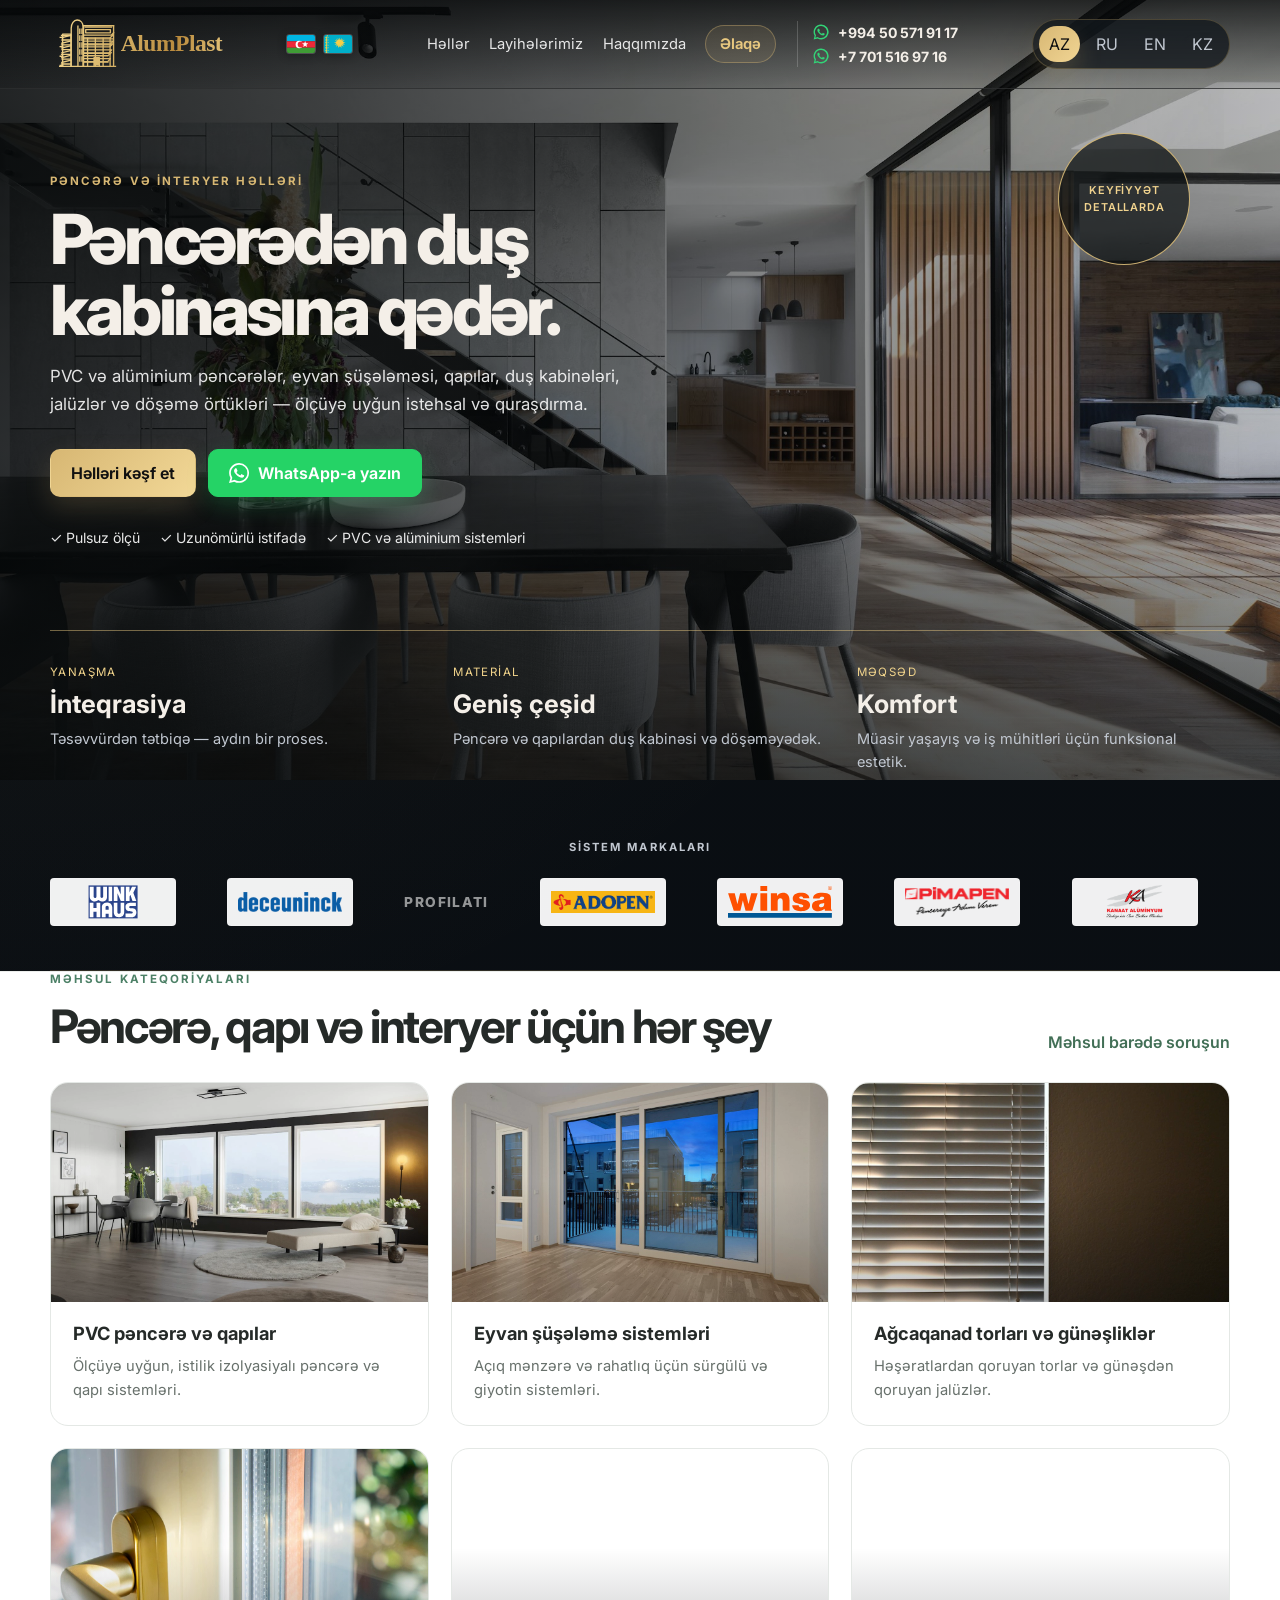
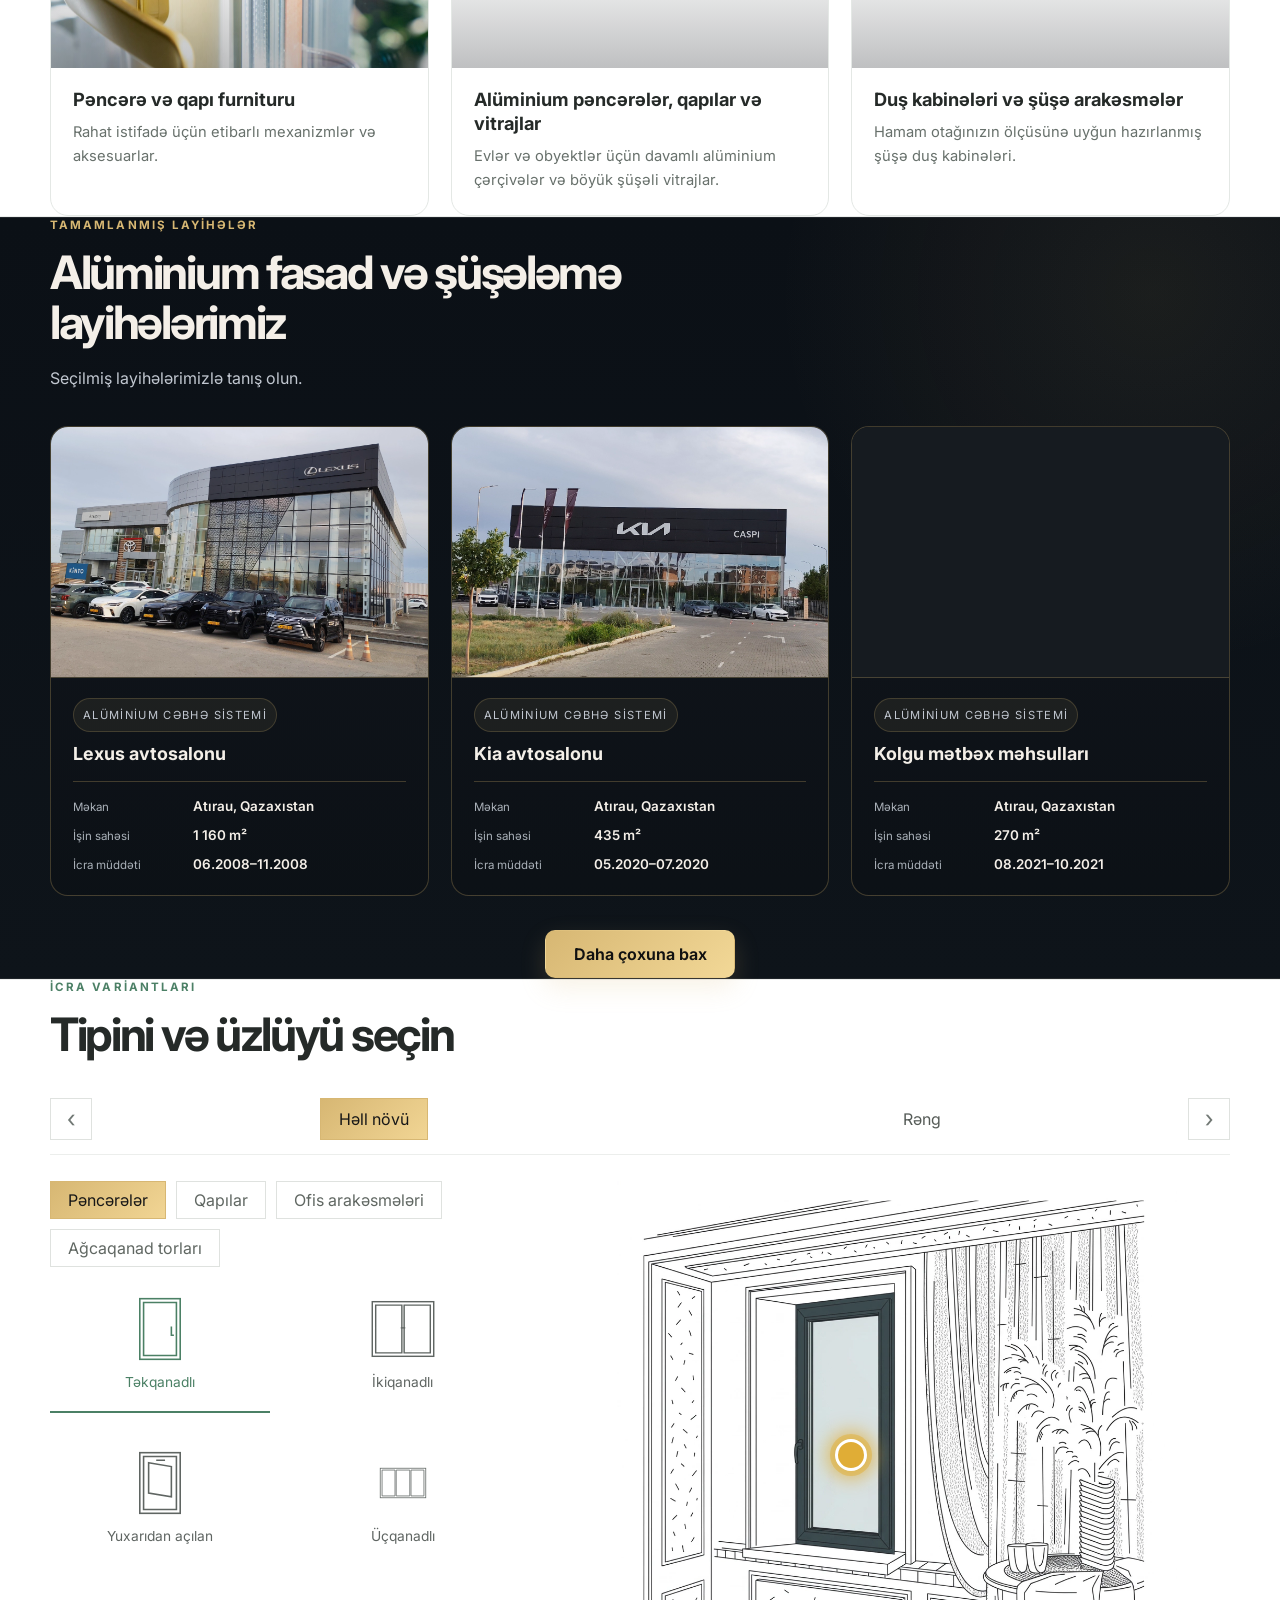
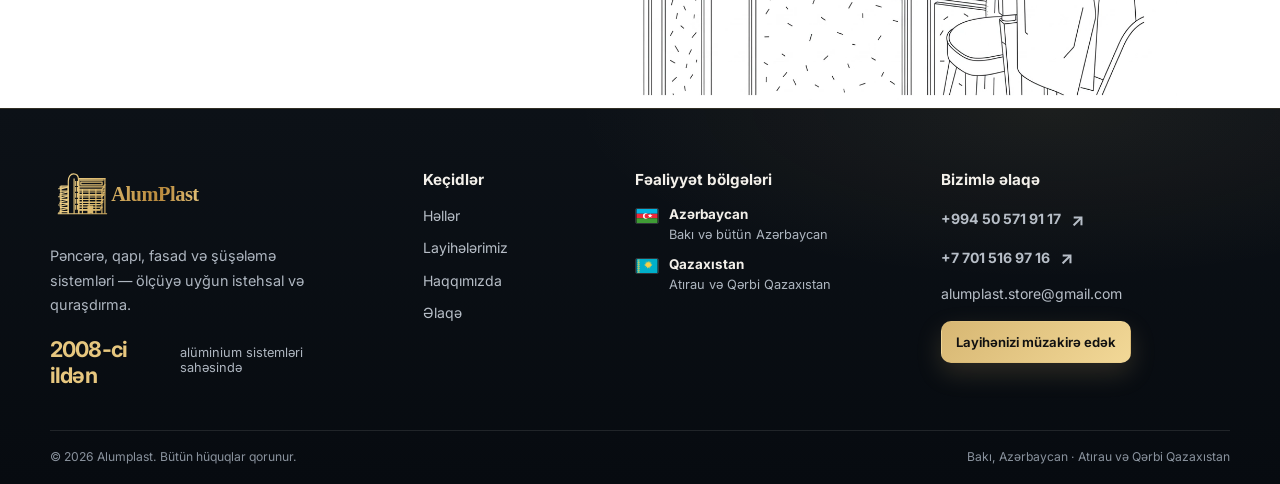
==== commit d9ba9ee0: "ilkin versiyasi" ====
--- a/index.html
+++ b/index.html
@@ -15,18 +15,30 @@
     <link rel="preconnect" href="https://fonts.gstatic.com" crossorigin />
     <link rel="preload" as="style" href="https://fonts.googleapis.com/css2?family=Inter:wght@400;500;600;700;800;900&display=swap" onload="this.onload=null;this.rel='stylesheet'" />
     <noscript><link href="https://fonts.googleapis.com/css2?family=Inter:wght@400;500;600;700;800;900&display=swap" rel="stylesheet" /></noscript>
-    <link rel="stylesheet" href="styles.css?v=4" />
+    <link rel="stylesheet" href="styles.css?v=9" />
   </head>
   <body>
     <div class="site-shell">
       <header class="topbar container">
-        <a class="brand" href="#top" aria-label="Alumplast home">
-          <img src="assets/logo.svg" alt="Alumplast logo" />
-        </a>
+        <div class="brand-lockup">
+          <a class="brand" href="#top" aria-label="Alumplast home">
+                    <img src="assets/logo.svg" alt="Alumplast logo" />
+                  </a>
+          <div class="country-flags" aria-label="Azərbaycan və Qazaxıstan bayraqları" data-i18n-aria-label="header.flags">
+                    <img src="assets/flags/azerbaijan.svg" alt="Azərbaycan bayrağı" data-i18n-alt="header.flagAz" width="30" height="20" />
+                    <img src="assets/flags/kazakhstan.svg" alt="Qazaxıstan bayrağı" data-i18n-alt="header.flagKz" width="30" height="20" />
+                  </div>
+        </div>
 
         <nav class="main-nav" aria-label="Əsas menyu" data-i18n-aria-label="nav.label">
           <a href="#solutions" class="nav-link">Həllər</a>
           <a href="projects.html" class="nav-link" data-i18n="nav.projects">Layihələrimiz</a>
+          <a href="about.html" class="nav-link" data-i18n="nav.about">Haqqımızda</a>
+          <a href="contact.html" class="nav-link nav-contact" data-i18n="nav.contact">Əlaqə</a>
+          <div class="header-phone-list">
+            <a href="https://wa.me/994505719117" class="header-phone" target="_blank" rel="noopener noreferrer" aria-label="WhatsApp +994 50 571 91 17" data-i18n-aria-label="header.whatsapp"><svg viewBox="0 0 24 24" aria-hidden="true"><path d="M12.04 2a9.85 9.85 0 0 0-8.48 14.86L2.2 22l5.3-1.39A9.91 9.91 0 1 0 12.04 2Zm0 17.98a8.05 8.05 0 0 1-4.1-1.12l-.3-.18-3.14.82.84-3.06-.2-.31a8.04 8.04 0 1 1 6.9 3.85Zm4.42-6.03c-.24-.12-1.42-.7-1.64-.78-.22-.08-.38-.12-.54.12-.16.24-.62.78-.76.94-.14.16-.28.18-.52.06-.24-.12-1.02-.38-1.95-1.2-.72-.64-1.2-1.42-1.34-1.66-.14-.24-.02-.37.1-.49.1-.1.24-.28.36-.42.12-.14.16-.24.24-.4.08-.16.04-.3-.02-.42-.06-.12-.54-1.3-.74-1.78-.2-.46-.4-.4-.54-.4h-.46c-.16 0-.42.06-.64.3-.22.24-.84.82-.84 2s.86 2.32.98 2.48c.12.16 1.7 2.6 4.12 3.64.58.25 1.03.4 1.38.51.58.18 1.1.15 1.52.09.46-.07 1.42-.58 1.62-1.14.2-.56.2-1.04.14-1.14-.06-.1-.22-.16-.46-.28Z"/></svg><span>+994 50 571 91 17</span></a>
+            <a href="https://wa.me/77015169716" class="header-phone" target="_blank" rel="noopener noreferrer" aria-label="WhatsApp +7 701 516 97 16" data-i18n-aria-label="header.whatsappKz"><svg viewBox="0 0 24 24" aria-hidden="true"><path d="M12.04 2a9.85 9.85 0 0 0-8.48 14.86L2.2 22l5.3-1.39A9.91 9.91 0 1 0 12.04 2Zm0 17.98a8.05 8.05 0 0 1-4.1-1.12l-.3-.18-3.14.82.84-3.06-.2-.31a8.04 8.04 0 1 1 6.9 3.85Zm4.42-6.03c-.24-.12-1.42-.7-1.64-.78-.22-.08-.38-.12-.54.12-.16.24-.62.78-.76.94-.14.16-.28.18-.52.06-.24-.12-1.02-.38-1.95-1.2-.72-.64-1.2-1.42-1.34-1.66-.14-.24-.02-.37.1-.49.1-.1.24-.28.36-.42.12-.14.16-.24.24-.4.08-.16.04-.3-.02-.42-.06-.12-.54-1.3-.74-1.78-.2-.46-.4-.4-.54-.4h-.46c-.16 0-.42.06-.64.3-.22.24-.84.82-.84 2s.86 2.32.98 2.48c.12.16 1.7 2.6 4.12 3.64.58.25 1.03.4 1.38.51.58.18 1.1.15 1.52.09.46-.07 1.42-.58 1.62-1.14.2-.56.2-1.04.14-1.14-.06-.1-.22-.16-.46-.28Z"/></svg><span>+7 701 516 97 16</span></a>
+          </div>
         </nav>
 
         <div class="actions">
@@ -148,7 +160,7 @@
                 <p class="eyebrow" data-i18n="catalog.eyebrow">Product range</p>
                 <h2 data-i18n="catalog.title">Everything for windows, doors and interiors.</h2>
               </div>
-              <a href="mailto:contact@alumplast.az" class="text-link" data-i18n="catalog.link">Ask about a product</a>
+              <a href="mailto:alumplast.store@gmail.com" class="text-link" data-i18n="catalog.link">Ask about a product</a>
             </div>
 
             <div class="card-grid">
@@ -447,15 +459,42 @@
 
       </main>
 
-      <footer class="site-footer container">
-        <div class="footer-brand">
-          <img src="assets/logo.svg" alt="Alumplast logo" />
-        </div>
-        <p data-i18n="home.footer">Windows, doors, shower cabins and interior solutions, made and installed to measure.</p>
-        <a href="mailto:contact@alumplast.az" class="footer-mail">contact@alumplast.az</a>
-      </footer>
+      <footer class="site-footer">
+  <div class="container">
+    <div class="footer-main">
+      <div class="footer-brand-block">
+        <a class="footer-brand" href="index.html" aria-label="Alumplast"><img src="assets/logo.svg" alt="Alumplast" /></a>
+        <p data-i18n="footer.text">Memarlıq, komfort və davamlılıq üçün alüminium sistemləri.</p>
+        <span class="footer-since"><strong data-i18n="footer.since">2008-ci ildən</strong><span data-i18n="footer.sinceLabel">alüminium sistemləri sahəsində</span></span>
+      </div>
+      <div class="footer-column">
+        <h2 data-i18n="footer.navTitle">Keçidlər</h2>
+        <a href="index.html#solutions" data-i18n="nav.solutions">Həllər</a>
+        <a href="projects.html" data-i18n="nav.projects">Layihələrimiz</a>
+        <a href="about.html" data-i18n="nav.about">Haqqımızda</a>
+        <a href="contact.html" data-i18n="nav.contact">Əlaqə</a>
+      </div>
+      <div class="footer-column footer-regions">
+        <h2 data-i18n="footer.areas">Fəaliyyət bölgələri</h2>
+        <div class="footer-region"><img src="assets/flags/azerbaijan.svg" alt="" width="24" height="16" /><div><strong data-i18n="footer.azerbaijan">Azərbaycan</strong><span data-i18n="footer.azCoverage">Bakı və bütün Azərbaycan</span></div></div>
+        <div class="footer-region"><img src="assets/flags/kazakhstan.svg" alt="" width="24" height="16" /><div><strong data-i18n="footer.kazakhstan">Qazaxıstan</strong><span data-i18n="footer.kzCoverage">Atırau və Qərbi Qazaxıstan</span></div></div>
+      </div>
+      <div class="footer-column footer-contact">
+        <h2 data-i18n="contactPage.eyebrow">Bizimlə əlaqə</h2>
+        <a class="footer-contact-phone" href="https://wa.me/994505719117" target="_blank" rel="noopener noreferrer">+994 50 571 91 17 <span>↗</span></a>
+        <a class="footer-contact-phone" href="https://wa.me/77015169716" target="_blank" rel="noopener noreferrer" aria-label="WhatsApp +7 701 516 97 16" data-i18n-aria-label="header.whatsappKz">+7 701 516 97 16 <span>&#8599;</span></a>
+        <a class="footer-mail" href="mailto:alumplast.store@gmail.com">alumplast.store@gmail.com</a>
+        <a class="button button-primary footer-cta" href="contact.html" data-i18n="footer.contactCta">Layihənizi müzakirə edək</a>
+      </div>
     </div>
-
-    <script src="script.js?v=6"></script>
+    <div class="footer-bottom">
+      <p>© <span data-current-year>2026</span> Alumplast. <span data-i18n="footer.rights">Bütün hüquqlar qorunur.</span></p>
+      <p data-i18n="footer.regionLine">Bakı, Azərbaycan · Atırau, Qazaxıstan</p>
+    </div>
+  </div>
+</footer>
+    </div>
+
+    <script src="script.js?v=11"></script>
   </body>
 </html>
--- a/styles.css
+++ b/styles.css
@@ -1926,3 +1926,603 @@
   html { scroll-behavior: auto; }
   *, *::before, *::after { animation: none !important; transition: none !important; }
 }
+
+.info-page {
+  min-height: 100vh;
+  padding-top: 84px;
+  background:
+    radial-gradient(circle at 12% 14%, rgba(215, 183, 115, 0.08), transparent 30%),
+    linear-gradient(180deg, #0b1016 0%, #0e141a 100%);
+}
+.company-hero {
+  position: relative;
+  overflow: hidden;
+  padding: 96px 0 84px;
+  border-bottom: 1px solid rgba(255,255,255,.08);
+  background:
+    radial-gradient(circle at 78% 40%, rgba(215, 183, 115, 0.15), transparent 28%),
+    linear-gradient(115deg, rgba(7, 11, 16, .4), rgba(18, 24, 30, .08));
+}
+.company-hero-grid {
+  display: grid;
+  grid-template-columns: minmax(0, 1.2fr) minmax(280px, .8fr);
+  align-items: center;
+  gap: 56px;
+}
+.company-hero-copy h1,
+.contact-hero h1 {
+  max-width: 790px;
+  margin: 0;
+  font-size: clamp(2.8rem, 5.5vw, 5rem);
+  line-height: 1.02;
+  letter-spacing: -.055em;
+}
+.company-hero-lead,
+.contact-hero-lead {
+  max-width: 680px;
+  margin: 22px 0 28px;
+  color: var(--muted);
+  font-size: 1.04rem;
+  line-height: 1.8;
+}
+.company-year-art {
+  position: relative;
+  display: grid;
+  place-content: center;
+  justify-self: center;
+  width: min(100%, 360px);
+  aspect-ratio: 1;
+  border: 1px solid rgba(215, 183, 115, .36);
+  border-radius: 50%;
+  background: radial-gradient(circle, rgba(215, 183, 115, .16), rgba(215, 183, 115, .025) 60%, transparent 61%);
+  box-shadow: inset 0 0 90px rgba(215, 183, 115, .08), 0 30px 90px rgba(0,0,0,.24);
+}
+.company-year-orbit {
+  position: absolute;
+  inset: 12%;
+  border: 1px dashed rgba(215, 183, 115, .32);
+  border-radius: 50%;
+}
+.company-year-number {
+  color: var(--gold-strong);
+  font-size: clamp(4.5rem, 9vw, 7.2rem);
+  font-weight: 800;
+  letter-spacing: -.09em;
+  line-height: .95;
+}
+.company-year-caption {
+  margin-top: 16px;
+  color: var(--muted);
+  font-size: .74rem;
+  font-weight: 700;
+  letter-spacing: .3em;
+  text-align: center;
+}
+.company-metrics {
+  position: relative;
+  z-index: 1;
+  display: grid;
+  grid-template-columns: repeat(3, minmax(0, 1fr));
+  margin-top: -28px;
+  border: 1px solid var(--line);
+  border-radius: 20px;
+  background: rgba(13, 18, 24, .94);
+  box-shadow: 0 24px 60px rgba(0,0,0,.24);
+}
+.company-metric {
+  display: grid;
+  align-content: center;
+  gap: 8px;
+  min-height: 126px;
+  padding: 24px 28px;
+}
+.company-metric + .company-metric { border-left: 1px solid var(--line); }
+.company-metric-value {
+  color: var(--gold-strong);
+  font-size: clamp(1.18rem, 2.1vw, 1.8rem);
+  font-weight: 750;
+  letter-spacing: -.04em;
+}
+.company-metric-label { color: var(--muted); font-size: .88rem; line-height: 1.5; }
+.company-approach { padding-top: 104px; }
+.company-section-heading { max-width: 850px; }
+.company-section-heading h2,
+.company-faq-intro h2 {
+  margin: 0;
+  font-size: clamp(2rem, 3.7vw, 3.2rem);
+  line-height: 1.1;
+  letter-spacing: -.05em;
+}
+.company-section-heading .projects-intro { max-width: 780px; }
+.company-principles {
+  display: grid;
+  grid-template-columns: repeat(3, minmax(0, 1fr));
+  gap: 18px;
+  margin-top: 36px;
+}
+.company-principle {
+  min-height: 230px;
+  padding: 26px;
+  border: 1px solid var(--line);
+  border-radius: 18px;
+  background: linear-gradient(155deg, rgba(23,30,37,.94), rgba(12,17,22,.94));
+}
+.principle-index {
+  display: inline-block;
+  margin-bottom: 28px;
+  color: var(--gold-strong);
+  font-size: .82rem;
+  font-weight: 750;
+  letter-spacing: .16em;
+}
+.company-principle h3 { margin: 0 0 10px; font-size: 1.22rem; }
+.company-principle p,
+.company-faq-intro > p:not(.eyebrow),
+.company-faq-item p,
+.contact-form-heading > p:not(.eyebrow),
+.contact-coverage-card p,
+.contact-form-note,
+.company-cta p {
+  color: var(--muted);
+  line-height: 1.75;
+}
+.company-principle p { margin: 0; }
+.company-faq {
+  background: rgba(5, 8, 12, .38);
+  border-top: 1px solid rgba(255,255,255,.07);
+  border-bottom: 1px solid rgba(255,255,255,.07);
+}
+.company-faq-grid {
+  display: grid;
+  grid-template-columns: minmax(250px, .72fr) minmax(0, 1.28fr);
+  gap: 64px;
+  align-items: start;
+}
+.company-faq-intro { position: sticky; top: 120px; }
+.company-faq-intro h2 { margin-bottom: 18px; }
+.company-faq-intro > p:not(.eyebrow) { margin: 0 0 22px; }
+.company-faq-list { border-top: 1px solid var(--line); }
+.company-faq-item { border-bottom: 1px solid var(--line); }
+.company-faq-item summary {
+  position: relative;
+  display: block;
+  padding: 22px 38px 22px 0;
+  color: var(--text);
+  font-weight: 650;
+  line-height: 1.5;
+  cursor: pointer;
+  list-style: none;
+}
+.company-faq-item summary::-webkit-details-marker { display: none; }
+.company-faq-item summary::after {
+  content: "+";
+  position: absolute;
+  top: 50%;
+  right: 4px;
+  color: var(--gold-strong);
+  font-size: 1.5rem;
+  font-weight: 400;
+  transform: translateY(-50%);
+  transition: transform 180ms ease;
+}
+.company-faq-item[open] summary::after { content: "−"; }
+.company-faq-item summary:focus-visible { outline: 2px solid var(--gold-strong); outline-offset: 4px; }
+.company-faq-item p { max-width: 720px; margin: -4px 38px 22px 0; }
+.company-cta-wrap { padding: 0 0 88px; }
+.company-cta { margin-top: 0; }
+.company-cta h2 { margin: 0 0 8px; }
+.company-cta p { margin: 0; max-width: 700px; }
+.contact-hero { padding: 92px 0 46px; }
+.contact-hero h1 { max-width: 860px; }
+.contact-hero-lead { max-width: 760px; margin-bottom: 0; }
+.contact-layout {
+  display: grid;
+  grid-template-columns: minmax(260px, .78fr) minmax(0, 1.22fr);
+  gap: 24px;
+  align-items: start;
+  padding-bottom: 92px;
+}
+.contact-details { display: grid; gap: 14px; }
+.contact-card,
+.contact-form-card {
+  padding: 24px;
+  border: 1px solid var(--line);
+  border-radius: 18px;
+  background: linear-gradient(155deg, rgba(23,30,37,.94), rgba(12,17,22,.94));
+}
+.contact-card-primary { background: linear-gradient(145deg, rgba(215,183,115,.17), rgba(18,24,30,.96) 70%); }
+.contact-card-label {
+  display: block;
+  margin-bottom: 12px;
+  color: var(--muted);
+  font-size: .78rem;
+  font-weight: 700;
+  letter-spacing: .13em;
+  text-transform: uppercase;
+}
+.contact-card-value {
+  display: inline-block;
+  color: var(--text);
+  font-size: clamp(1.28rem, 2vw, 1.7rem);
+  font-weight: 700;
+  letter-spacing: -.04em;
+  overflow-wrap: anywhere;
+}
+.contact-email-value { font-size: clamp(1rem, 1.65vw, 1.32rem); }
+.contact-actions { display: flex; flex-wrap: wrap; align-items: center; gap: 14px; margin-top: 22px; }
+.contact-actions .button { min-height: 44px; padding-inline: 15px; }
+.contact-secondary-number { display: grid; justify-items: start; gap: 8px; margin-top: 20px; padding-top: 18px; border-top: 1px solid rgba(255,255,255,.12); }
+.contact-secondary-number .contact-card-label { margin-bottom: 0; }
+.contact-kz-whatsapp { margin-top: 3px; }
+.contact-call-link { color: var(--gold-strong); font-weight: 650; }
+.contact-coverage-card p { margin: 0; }
+.contact-direct-note { margin: 2px 4px 0; color: var(--muted); font-size: .86rem; line-height: 1.6; }
+.contact-form-card { padding: clamp(24px, 4vw, 38px); }
+.contact-form-heading { margin-bottom: 28px; }
+.contact-form-heading .eyebrow { margin-bottom: 11px; }
+.contact-form-heading h2 { margin: 0; font-size: clamp(1.8rem, 3vw, 2.5rem); letter-spacing: -.05em; }
+.contact-form-heading > p:not(.eyebrow) { margin: 12px 0 0; }
+.contact-form { display: grid; gap: 18px; }
+.contact-form-row { display: grid; grid-template-columns: repeat(2, minmax(0, 1fr)); gap: 16px; }
+.contact-form label { display: grid; gap: 8px; color: var(--text); font-size: .9rem; font-weight: 600; }
+.contact-form input,
+.contact-form select,
+.contact-form textarea {
+  width: 100%;
+  min-height: 48px;
+  padding: 12px 14px;
+  border: 1px solid rgba(255,255,255,.16);
+  border-radius: 10px;
+  outline: none;
+  background: rgba(5,8,12,.55);
+  color: var(--text);
+  font: inherit;
+}
+.contact-form select { color-scheme: dark; }
+.contact-form textarea { min-height: 128px; resize: vertical; }
+.contact-form input:focus,
+.contact-form select:focus,
+.contact-form textarea:focus { border-color: var(--gold-strong); box-shadow: 0 0 0 3px rgba(215,183,115,.12); }
+.contact-form input::placeholder,
+.contact-form textarea::placeholder { color: #8f98a2; }
+.contact-submit { justify-self: start; cursor: pointer; }
+.contact-form-note { margin: -4px 0 0; font-size: .83rem; }
+
+@media (max-width: 980px) {
+  .company-hero-grid { grid-template-columns: minmax(0, 1fr) minmax(220px, .7fr); gap: 28px; }
+  .company-faq-grid { grid-template-columns: 1fr; gap: 32px; }
+  .company-faq-intro { position: static; max-width: 760px; }
+  .contact-layout { grid-template-columns: minmax(0, 1fr); }
+  .contact-details { grid-template-columns: repeat(2, minmax(0, 1fr)); }
+  .contact-card-primary { grid-row: span 2; }
+}
+@media (max-width: 640px) {
+  .info-page { padding-top: 124px; }
+  .company-hero { padding: 52px 0 74px; }
+  .company-hero-grid { grid-template-columns: 1fr; gap: 34px; }
+  .company-hero-copy h1,
+  .contact-hero h1 { font-size: clamp(2.45rem, 10vw, 3.4rem); }
+  .company-year-art { width: min(72vw, 280px); }
+  .company-metrics { grid-template-columns: 1fr; margin-top: -30px; }
+  .company-metric { min-height: 92px; padding: 18px 22px; }
+  .company-metric + .company-metric { border-top: 1px solid var(--line); border-left: 0; }
+  .company-approach { padding-top: 72px; }
+  .company-principles { grid-template-columns: 1fr; gap: 14px; margin-top: 26px; }
+  .company-principle { min-height: 0; padding: 22px; }
+  .principle-index { margin-bottom: 20px; }
+  .company-faq-grid { gap: 22px; }
+  .company-faq-item summary { padding-block: 19px; }
+  .company-cta-wrap { padding-bottom: 60px; }
+  .company-cta { padding: 24px; }
+  .contact-hero { padding: 44px 0 30px; }
+  .contact-layout { padding-bottom: 60px; }
+  .contact-details { grid-template-columns: 1fr; }
+  .contact-card-primary { grid-row: auto; }
+  .contact-form-row { grid-template-columns: 1fr; gap: 18px; }
+  .contact-form-card { padding: 22px; }
+}
+
+/* Photo-led company and contact pages */
+.company-hero {
+  padding: 76px 0 92px;
+  background:
+    radial-gradient(circle at 82% 36%, rgba(215,183,115,.12), transparent 27%),
+    linear-gradient(115deg, rgba(7,11,16,.62), rgba(18,24,30,.1));
+}
+.company-hero-grid { grid-template-columns: minmax(0, .92fr) minmax(0, 1.08fr); gap: clamp(36px, 5vw, 76px); }
+.company-hero-copy { position: relative; z-index: 1; }
+.company-hero-copy .eyebrow { color: var(--gold-strong); }
+.company-hero-copy h1 { max-width: 700px; }
+.company-hero-lead { max-width: 640px; }
+.company-hero-visual {
+  position: relative;
+  display: grid;
+  grid-template-columns: minmax(0, 1.5fr) minmax(120px, .82fr);
+  grid-template-rows: repeat(2, minmax(0, 1fr));
+  gap: 12px;
+  height: clamp(360px, 36vw, 470px);
+  margin: 0;
+  padding: 0 0 24px 24px;
+}
+.company-hero-visual::before {
+  position: absolute;
+  inset: 28px 0 0 0;
+  border: 1px solid rgba(215,183,115,.36);
+  border-radius: 24px;
+  content: "";
+}
+.company-photo-main,
+.company-photo-stack figure { min-width: 0; overflow: hidden; margin: 0; border-radius: 18px; background: #20272d; }
+.company-photo-main { position: relative; z-index: 1; grid-row: 1 / span 2; }
+.company-photo-main img,
+.company-photo-stack img { display: block; width: 100%; height: 100%; object-fit: cover; }
+.company-photo-stack { position: relative; z-index: 1; display: grid; grid-template-rows: 1fr 1fr; gap: 12px; min-height: 0; }
+.company-photo-stack figure:first-child img { object-position: center; }
+.company-photo-stack figure:last-child img { object-position: center; }
+.company-hero-stamp {
+  position: absolute;
+  z-index: 2;
+  right: 18%;
+  bottom: 0;
+  display: grid;
+  gap: 2px;
+  min-width: 174px;
+  padding: 14px 20px 15px;
+  border: 1px solid rgba(215,183,115,.4);
+  border-radius: 14px;
+  background: rgba(11,16,22,.94);
+  box-shadow: 0 15px 38px rgba(0,0,0,.35);
+}
+.company-hero-stamp strong { color: var(--gold-strong); font-size: 1.75rem; line-height: 1; }
+.company-hero-stamp span { color: var(--muted); font-size: .78rem; }
+.company-work { padding-top: 78px; }
+.company-work-heading { max-width: 720px; margin-bottom: 26px; }
+.company-work-heading h2,
+.contact-projects-heading h2 { margin: 0; font-size: clamp(2rem, 3.7vw, 3.2rem); line-height: 1.08; letter-spacing: -.05em; }
+.company-work-grid { display: grid; grid-template-columns: repeat(3, minmax(0,1fr)); grid-auto-rows: 250px; gap: 16px; }
+.company-work-card {
+  position: relative;
+  display: block;
+  min-width: 0;
+  overflow: hidden;
+  border: 1px solid var(--line);
+  border-radius: 18px;
+  background: #1c232a;
+  color: #fff;
+}
+.company-work-card-wide { grid-column: span 2; }
+.company-work-card::after { position: absolute; inset: 35% 0 0; background: linear-gradient(180deg, transparent, rgba(5,8,12,.87)); content: ""; }
+.company-work-card img { display: block; width: 100%; height: 100%; object-fit: cover; transition: transform 500ms ease; }
+.company-work-card:hover img { transform: scale(1.045); }
+.company-work-caption { position: absolute; z-index: 1; inset: auto 18px 17px; display: flex; justify-content: space-between; align-items: end; gap: 14px; font-size: 1rem; font-weight: 700; }
+.company-work-caption span:last-child { color: var(--gold-strong); font-size: 1.2rem; }
+.company-work-card:focus-visible,
+.contact-project-tile:focus-visible { outline: 2px solid var(--gold-strong); outline-offset: 4px; }
+.company-faq-photo { overflow: hidden; margin: 30px 0 0; border: 1px solid var(--line); border-radius: 16px; background: #141a20; }
+.company-faq-photo img { display: block; width: 100%; max-height: 235px; object-fit: cover; }
+.company-faq-photo figcaption { padding: 11px 14px; color: var(--muted); font-size: .78rem; }
+.contact-hero { padding: 72px 0 56px; }
+.contact-hero-grid { display: grid; grid-template-columns: minmax(0, 1fr) minmax(350px, .82fr); align-items: center; gap: clamp(34px, 5vw, 76px); }
+.contact-hero-copy { max-width: 770px; }
+.contact-hero-copy .eyebrow { color: var(--gold-strong); }
+.contact-hero h1 { font-size: clamp(2.7rem, 5vw, 4.65rem); }
+.contact-hero-visual { position: relative; min-height: 360px; overflow: hidden; margin: 0; border: 1px solid var(--line); border-radius: 22px; background: #1b232a; box-shadow: 0 26px 64px rgba(0,0,0,.3); }
+.contact-hero-visual::after { position: absolute; inset: 45% 0 0; background: linear-gradient(180deg, transparent, rgba(5,8,12,.88)); content: ""; }
+.contact-hero-visual img { display: block; width: 100%; height: 100%; min-height: 360px; object-fit: cover; }
+.contact-hero-visual figcaption { position: absolute; z-index: 1; right: 20px; bottom: 18px; left: 20px; display: grid; gap: 4px; }
+.contact-hero-visual figcaption span:first-child { color: white; font-size: 1.06rem; font-weight: 700; }
+.contact-hero-visual figcaption span:last-child { color: rgba(255,255,255,.75); font-size: .8rem; }
+.contact-hero-cta { margin-top: 2px; }
+.contact-layout { padding-top: 16px; }
+.contact-card,
+.contact-form-card { box-shadow: 0 18px 46px rgba(0,0,0,.16); }
+.contact-card { transition: transform 180ms ease, border-color 180ms ease; }
+.contact-card:hover { transform: translateY(-2px); border-color: rgba(215,183,115,.35); }
+.contact-card-primary { min-height: 190px; }
+.contact-projects { padding-bottom: 88px; }
+.contact-projects-heading { margin-bottom: 24px; }
+.contact-project-strip { display: grid; grid-template-columns: repeat(3, minmax(0,1fr)); gap: 16px; }
+.contact-project-tile { position: relative; display: block; min-width: 0; aspect-ratio: 1.55; overflow: hidden; border: 1px solid var(--line); border-radius: 16px; background: #1b232a; color: #fff; }
+.contact-project-tile::after { position: absolute; inset: 45% 0 0; background: linear-gradient(180deg, transparent, rgba(5,8,12,.86)); content: ""; }
+.contact-project-tile img { display: block; width: 100%; height: 100%; object-fit: cover; transition: transform 450ms ease; }
+.contact-project-tile:hover img { transform: scale(1.045); }
+.contact-project-tile span { position: absolute; z-index: 1; right: 16px; bottom: 14px; left: 16px; font-weight: 700; }
+
+@media (max-width: 980px) {
+  .company-hero-grid { grid-template-columns: minmax(0, 1fr); }
+  .company-hero-visual { max-width: 720px; width: 100%; justify-self: center; }
+  .company-work-grid { grid-template-columns: repeat(2,minmax(0,1fr)); grid-auto-rows: 230px; }
+  .company-work-card-wide { grid-column: span 2; }
+  .contact-hero-grid { grid-template-columns: minmax(0,1fr) minmax(280px,.8fr); gap: 28px; }
+}
+@media (max-width: 640px) {
+  .company-hero { padding: 46px 0 74px; }
+  .company-hero-grid { gap: 30px; }
+  .company-hero-visual { height: 290px; min-height: 0; grid-template-columns: minmax(0,1fr) minmax(82px,.55fr); gap: 8px; padding: 14px 0 20px 14px; }
+  .company-hero-visual::before { inset: 28px 0 0; border-radius: 19px; }
+  .company-photo-main,
+  .company-photo-stack figure { border-radius: 13px; }
+  .company-photo-main { min-height: 274px; }
+  .company-photo-stack { gap: 8px; }
+  .company-hero-stamp { right: 14%; min-width: 145px; padding: 11px 14px; }
+  .company-hero-stamp strong { font-size: 1.45rem; }
+  .company-work { padding-top: 58px; }
+  .company-work-grid { grid-template-columns: 1fr 1fr; grid-auto-rows: 180px; gap: 10px; }
+  .company-work-card-wide { grid-column: span 2; }
+  .company-work-caption { inset: auto 12px 12px; font-size: .88rem; }
+  .company-faq-photo img { max-height: 190px; }
+  .contact-hero { padding: 42px 0 36px; }
+  .contact-hero-grid { grid-template-columns: 1fr; gap: 26px; }
+  .contact-hero-visual,
+  .contact-hero-visual img { min-height: 245px; }
+  .contact-layout { padding-top: 0; }
+  .contact-projects { padding-bottom: 60px; }
+  .contact-project-strip { grid-template-columns: 1fr; gap: 12px; }
+  .contact-project-tile { aspect-ratio: 1.65; }
+}
+
+/* Shared header, country flags, WhatsApp link and full site footer */
+.brand-lockup {
+  display: inline-flex;
+  flex: 0 0 auto;
+  align-items: center;
+  gap: 16px;
+}
+.country-flags {
+  display: inline-flex;
+  flex: 0 0 auto;
+  align-items: center;
+  gap: 7px;
+}
+.country-flags img {
+  width: 30px;
+  height: 20px;
+  object-fit: cover;
+  border: 1px solid rgba(255,255,255,.18);
+  border-radius: 3px;
+  box-shadow: 0 2px 8px rgba(0,0,0,.25);
+}
+.main-nav .nav-contact {
+  padding: 9px 14px;
+  border: 1px solid rgba(215,183,115,.38);
+  border-radius: 999px;
+  background: rgba(215,183,115,.11);
+  color: var(--gold-strong);
+  font-weight: 650;
+}
+.main-nav .nav-contact::after { display: none; }
+.main-nav .nav-contact:hover,
+.main-nav .nav-contact:focus-visible { background: rgba(215,183,115,.2); color: #fff; }
+.header-phone-list {
+  display: inline-flex;
+  flex: 0 0 auto;
+  flex-direction: column;
+  align-items: flex-start;
+  gap: 2px;
+  margin-left: 2px;
+  padding-left: 14px;
+  border-left: 1px solid rgba(255,255,255,.18);
+}
+.header-phone {
+  display: inline-flex;
+  align-items: center;
+  gap: 8px;
+  padding: 2px 0;
+  color: var(--text);
+  font-size: .88rem;
+  font-weight: 700;
+  white-space: nowrap;
+  transition: color 180ms ease;
+}
+.header-phone:hover,
+.header-phone:focus-visible { color: var(--gold-strong); }
+.header-phone svg { width: 18px; height: 18px; flex: 0 0 18px; fill: #32d477; }
+.topbar { gap: 16px; }
+.main-nav { gap: clamp(12px, 1.5vw, 22px); }
+
+.site-footer {
+  display: block;
+  padding: 58px 0 18px;
+  border-top: 1px solid rgba(215,183,115,.2);
+  background:
+    radial-gradient(ellipse at 82% 0%, rgba(215,183,115,.08), transparent 32%),
+    linear-gradient(180deg, #0c1117 0%, #070b10 100%);
+  color: var(--muted);
+}
+.footer-main {
+  display: grid;
+  grid-template-columns: minmax(220px, 1.25fr) minmax(120px, .65fr) minmax(210px, 1fr) minmax(220px, 1.08fr);
+  gap: clamp(24px, 3vw, 48px);
+  padding-bottom: 42px;
+}
+.footer-brand-block { max-width: 310px; }
+.footer-brand { display: inline-flex; align-items: center; }
+.footer-brand img { width: 190px; }
+.footer-brand-block > p { max-width: 290px; margin: 18px 0 18px; color: #aeb6c0; font-size: .9rem; line-height: 1.7; }
+.footer-since { display: inline-flex; align-items: baseline; gap: 9px; color: #aeb6c0; font-size: .8rem; }
+.footer-since strong { color: var(--gold-strong); font-size: 1.35rem; letter-spacing: -.04em; }
+.footer-column { display: flex; flex-direction: column; align-items: flex-start; gap: 12px; }
+.footer-column h2 { margin: 3px 0 5px; color: #f3f0ea; font-size: .95rem; font-weight: 700; }
+.footer-column > a:not(.button) { color: #b7bec7; font-size: .88rem; line-height: 1.45; transition: color 160ms ease; }
+.footer-column > a:not(.button):hover,
+.footer-column > a:not(.button):focus-visible { color: var(--gold-strong); }
+.footer-region { display: flex; align-items: flex-start; gap: 10px; }
+.footer-region img { width: 24px; height: 16px; margin-top: 2px; border: 1px solid rgba(255,255,255,.16); border-radius: 2px; }
+.footer-region div { display: grid; gap: 4px; }
+.footer-region strong { color: #f3f0ea; font-size: .84rem; }
+.footer-region span { color: #aeb6c0; font-size: .8rem; line-height: 1.45; }
+.footer-contact { gap: 13px; }
+.footer-contact-phone { display: inline-flex; align-items: center; gap: 10px; color: var(--gold-strong); font-size: 1rem; font-weight: 700; white-space: nowrap; }
+.footer-contact-phone span { font-size: 1.1rem; }
+.footer-contact .footer-mail { color: #b7bec7; font-size: .84rem; overflow-wrap: anywhere; }
+.footer-cta { min-height: 42px; margin-top: 4px; padding: 10px 14px; font-size: .82rem; }
+.footer-bottom {
+  display: flex;
+  align-items: center;
+  justify-content: space-between;
+  gap: 16px;
+  padding-top: 16px;
+  border-top: 1px solid rgba(255,255,255,.1);
+  color: #89929d;
+  font-size: .76rem;
+}
+.footer-bottom p { margin: 0; line-height: 1.6; }
+
+@media (max-width: 1120px) {
+  .topbar { flex-wrap: wrap; justify-content: space-between; }
+  .main-nav { order: 3; flex: 0 0 100%; width: 100%; }
+  .info-page { padding-top: 142px; }
+  .projects-page { padding-top: 158px; }
+  .project-detail-section { padding-top: 154px; }
+}
+@media (max-width: 980px) {
+  .topbar { gap: 12px; }
+  .brand img { width: 184px; }
+  .footer-main { grid-template-columns: repeat(2, minmax(0,1fr)); row-gap: 34px; }
+  .footer-brand-block { max-width: 360px; }
+  .info-page { padding-top: 142px; }
+  .projects-page { padding-top: 158px; }
+  .project-detail-section { padding-top: 154px; }
+}
+@media (max-width: 640px) {
+  .brand-lockup { gap: 8px; }
+  .topbar { justify-content: space-between; gap: 8px; padding: 9px 12px; }
+  .brand img { width: 136px; }
+  .country-flags { gap: 5px; }
+  .country-flags img { width: 24px; height: 16px; }
+  .actions { margin-left: auto; }
+  .lang-switcher { gap: 1px; padding: 3px; }
+  .lang-btn { padding: 5px 6px; font-size: .72rem; }
+  .main-nav {
+    flex: 0 0 100%;
+    flex-wrap: wrap;
+    justify-content: flex-start;
+    gap: 7px 13px;
+    padding: 6px 0 2px;
+    overflow: visible;
+    font-size: .78rem;
+  }
+  .nav-link { padding-block: 5px; }
+  .main-nav .nav-contact { padding: 6px 11px; }
+  .header-phone-list { gap: 0; margin-left: 0; padding-left: 10px; }
+  .header-phone { gap: 6px; padding: 2px 0; font-size: .8rem; }
+  .header-phone svg { width: 16px; height: 16px; flex-basis: 16px; }
+  .info-page { padding-top: 150px; }
+  .projects-page { padding-top: 158px; }
+  .project-detail-section { padding-top: 150px; }
+  .site-footer { padding: 42px 0 16px; }
+  .footer-main { grid-template-columns: minmax(0,1fr) minmax(0,1fr); gap: 28px 20px; padding-bottom: 30px; }
+  .footer-brand-block { grid-column: 1 / -1; }
+  .footer-brand img { width: 166px; }
+  .footer-bottom { flex-direction: column; align-items: flex-start; gap: 4px; }
+  .footer-contact-phone { font-size: .92rem; white-space: normal; }
+}
+@media (max-width: 360px) {
+  .brand-lockup { gap: 6px; }
+  .topbar { padding-inline: 10px; gap: 6px; }
+  .brand img { width: 116px; }
+  .country-flags img { width: 21px; height: 14px; }
+  .lang-btn { padding: 4px 5px; font-size: .68rem; }
+  .main-nav { column-gap: 10px; font-size: .74rem; }
+  .header-phone { font-size: .76rem; }
+}
